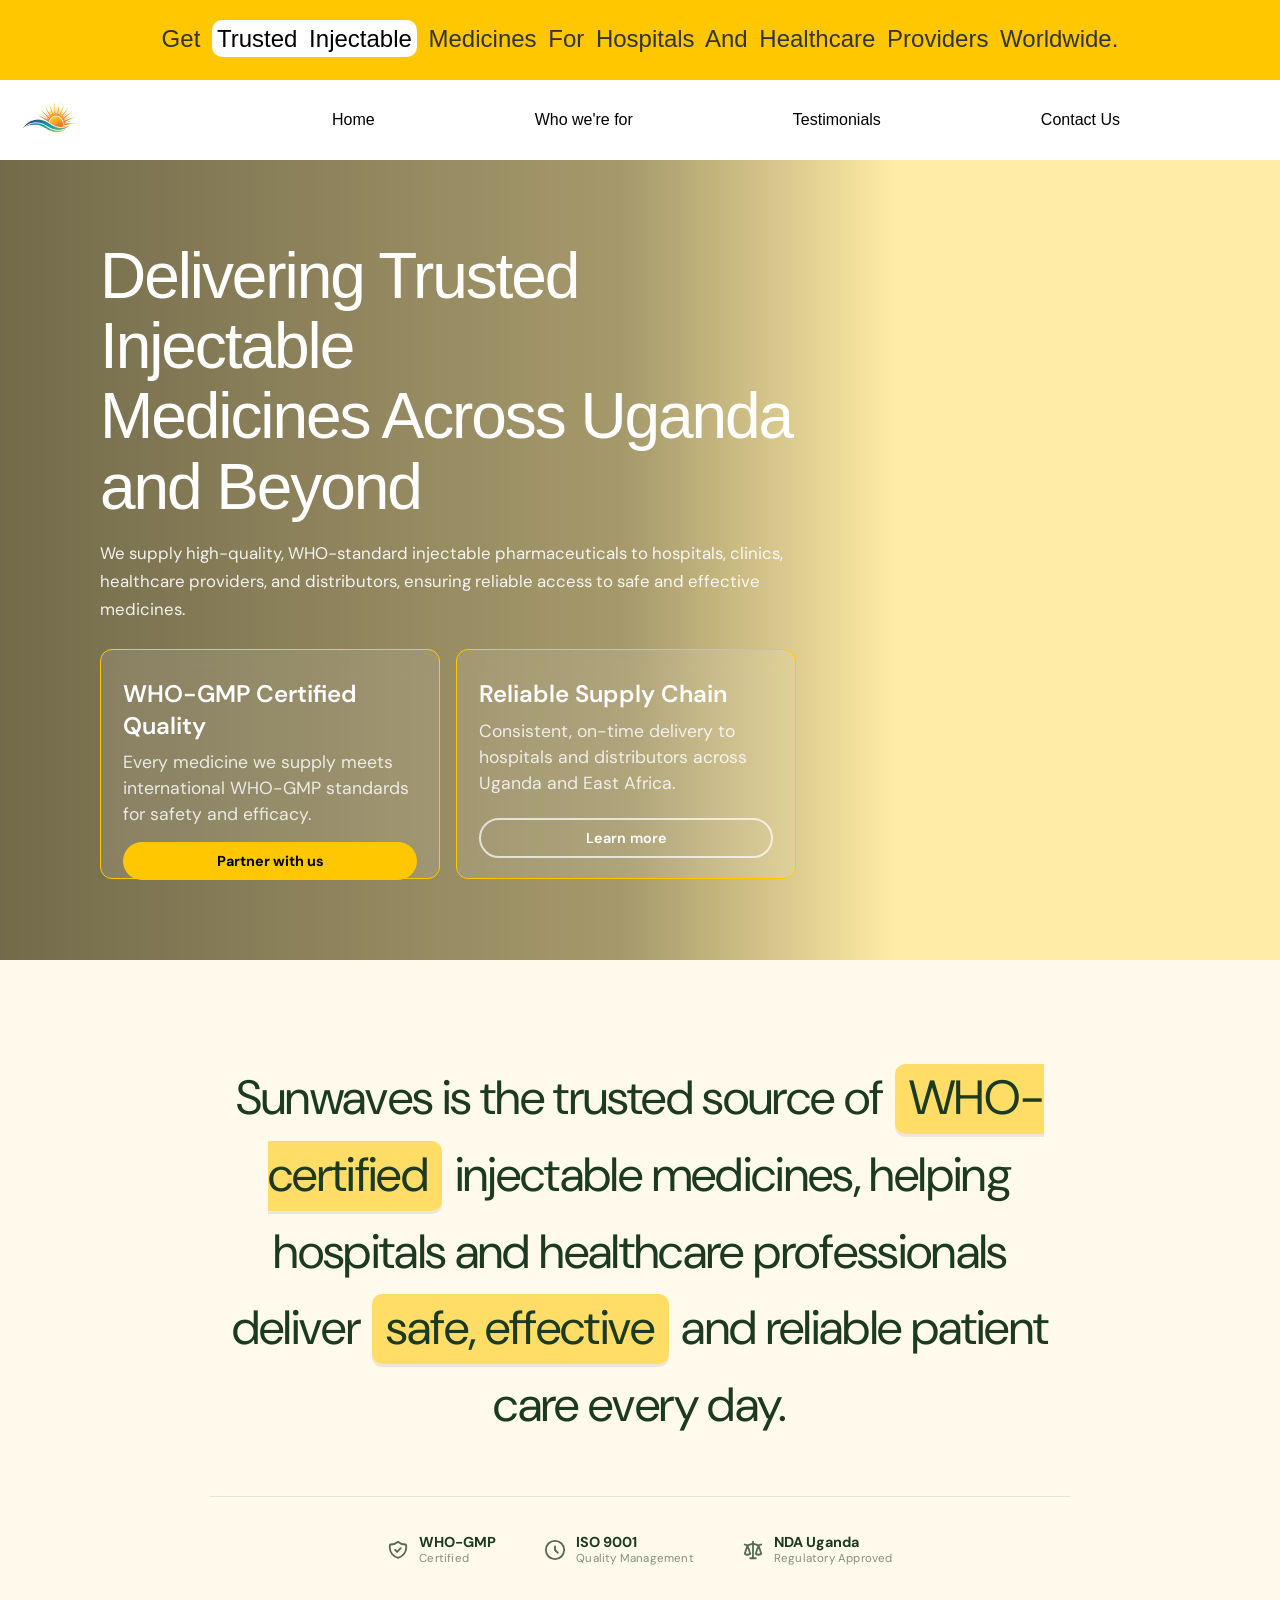
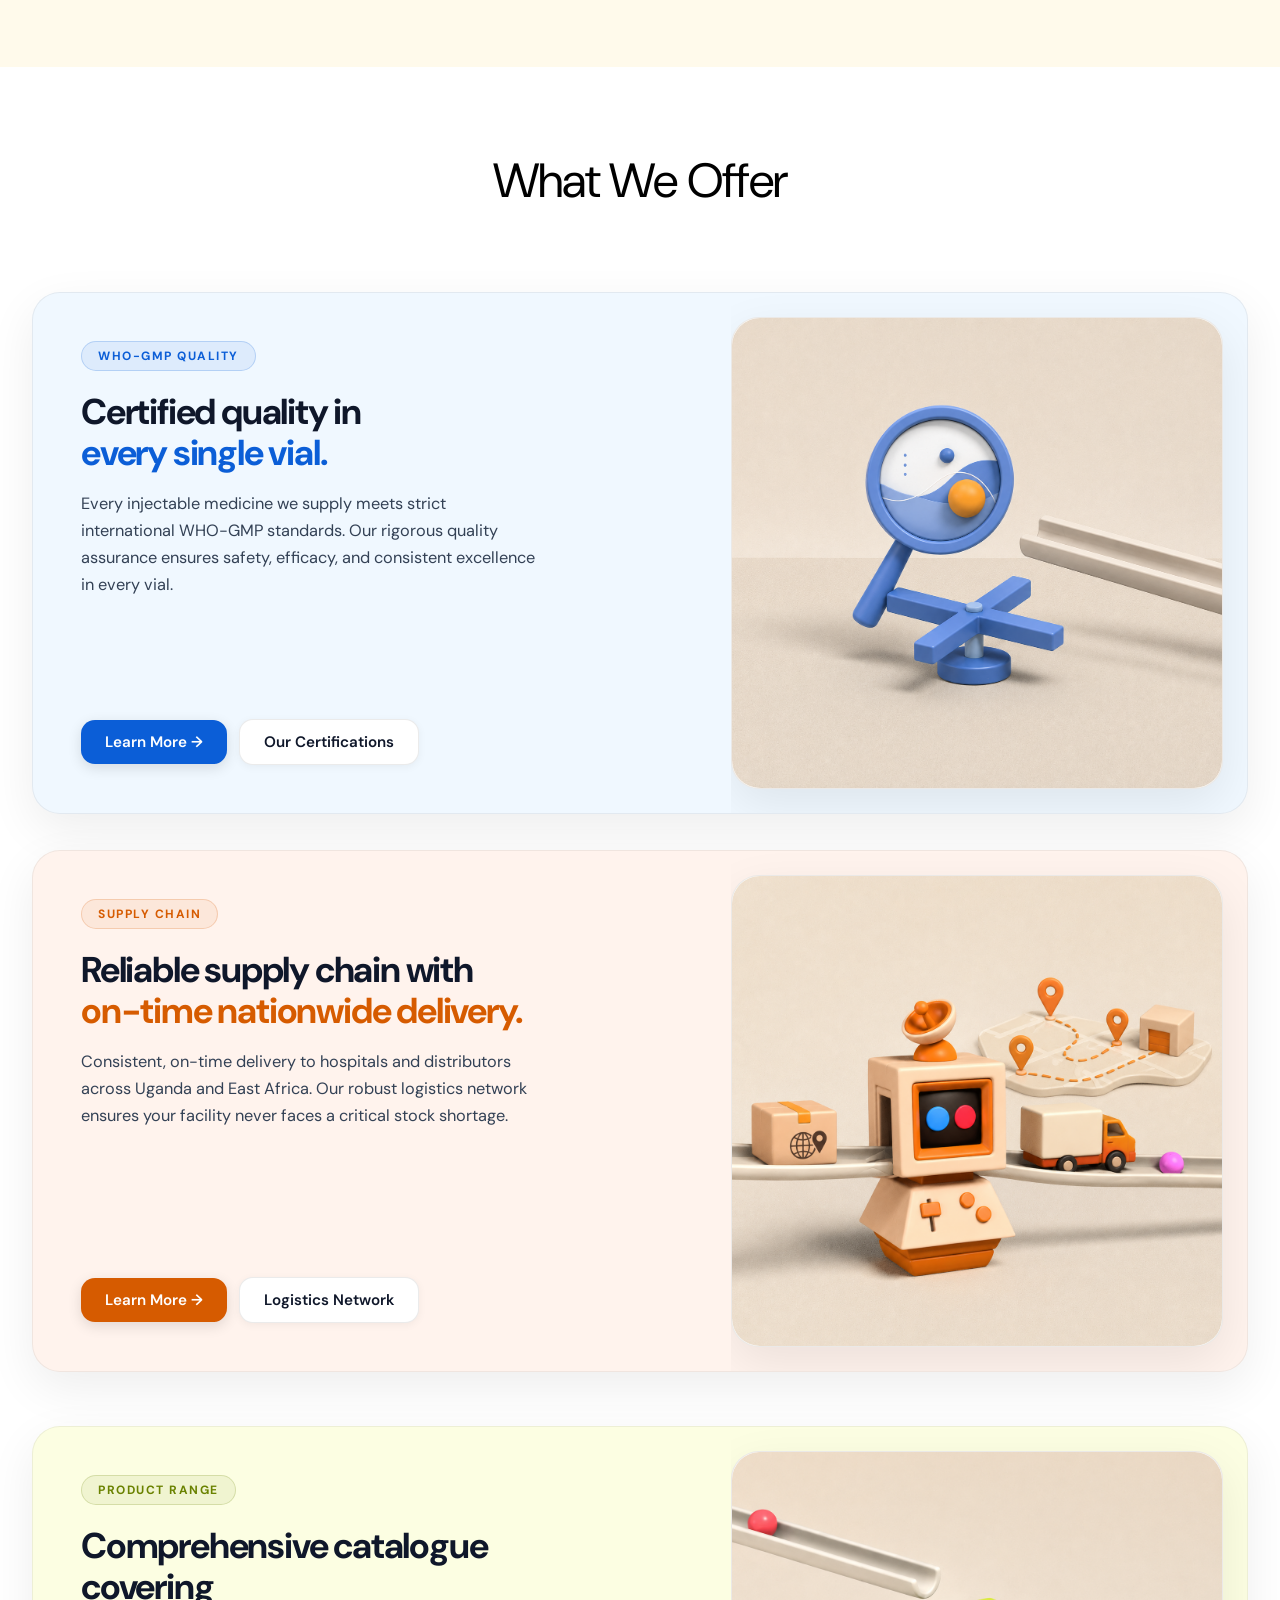
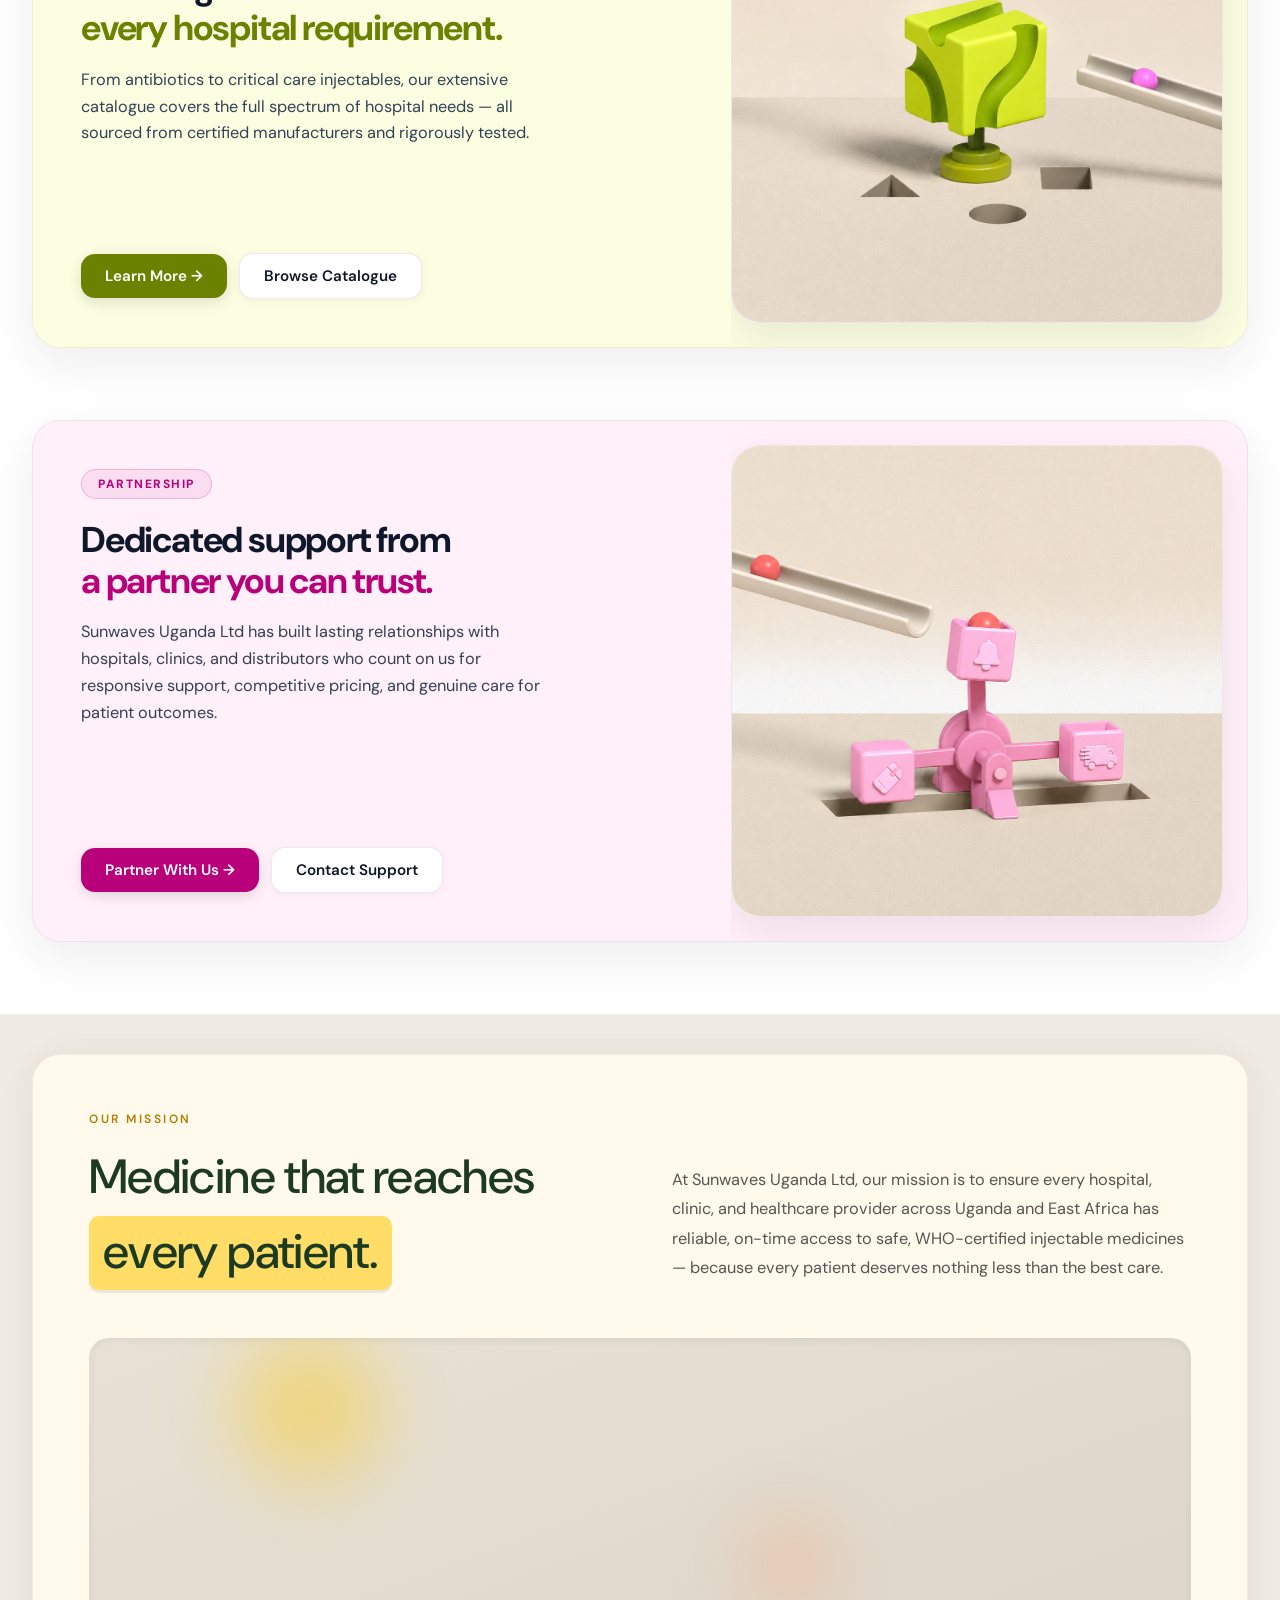
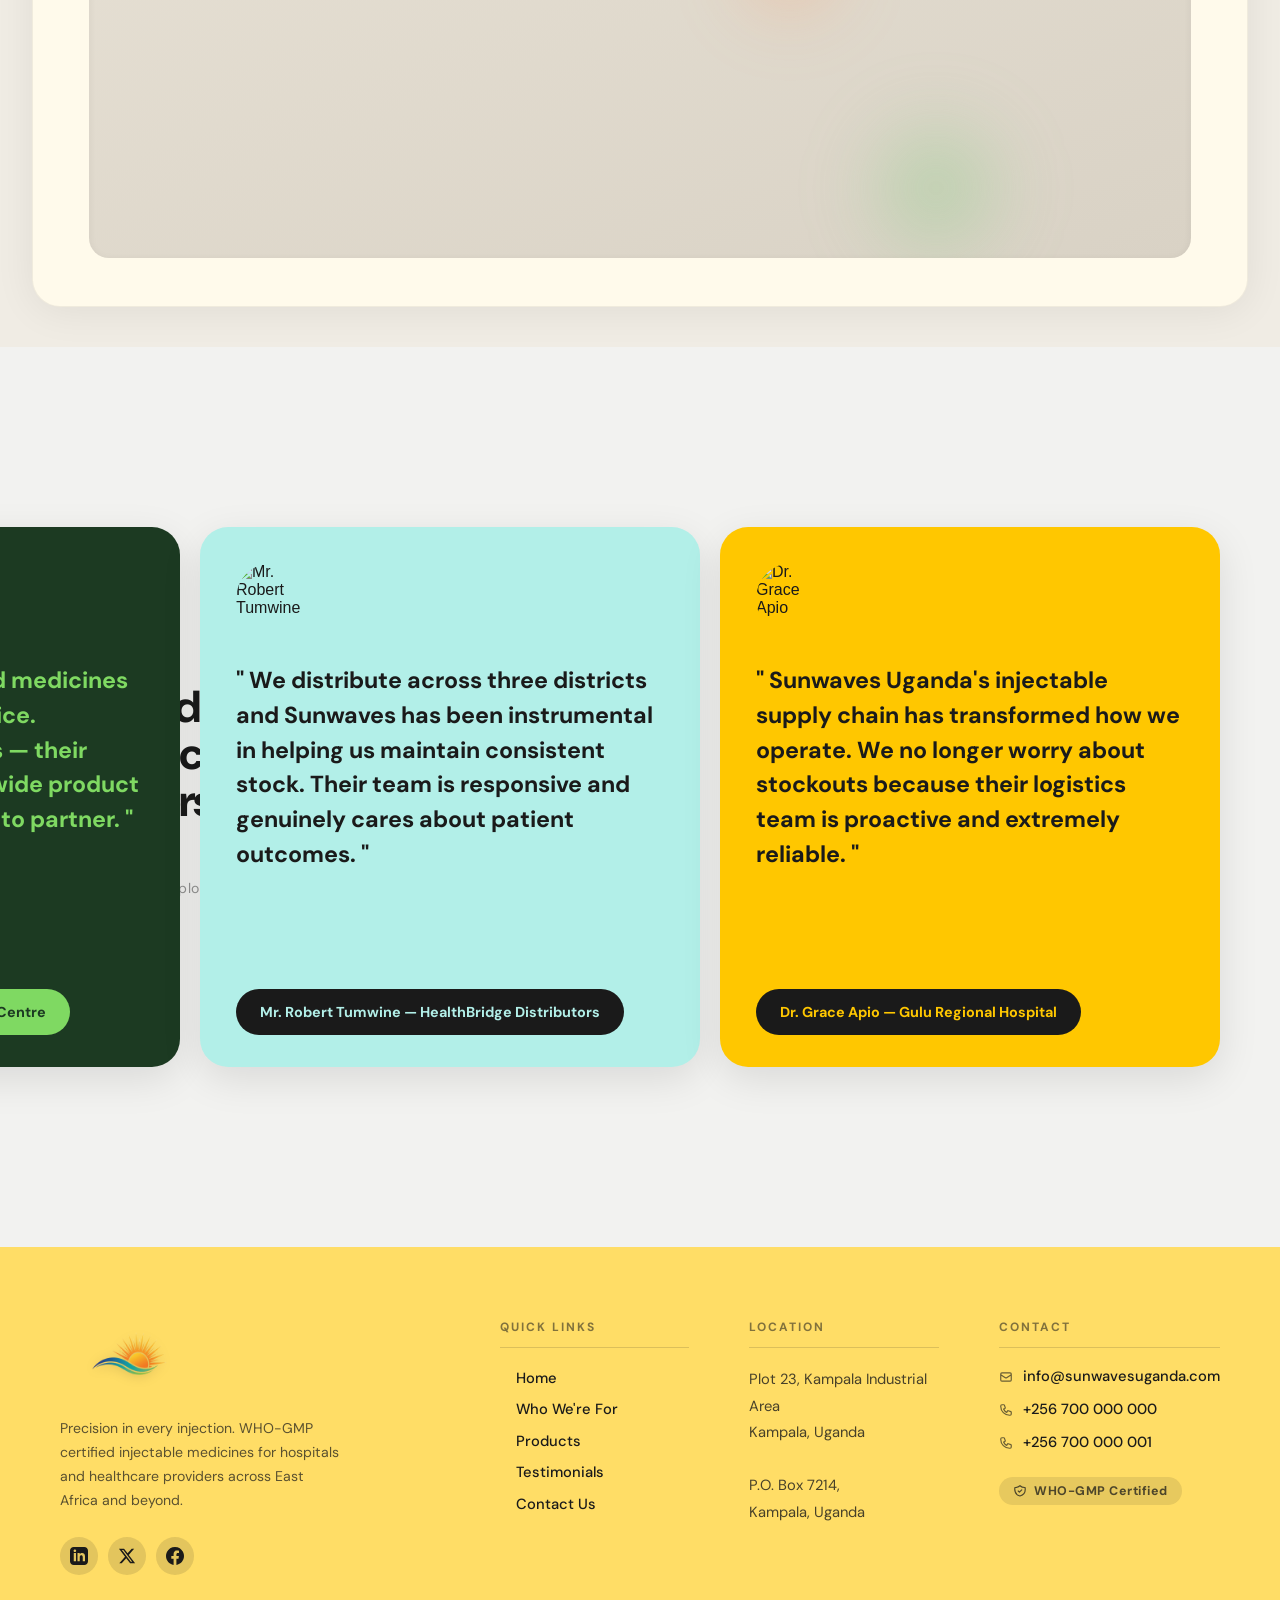
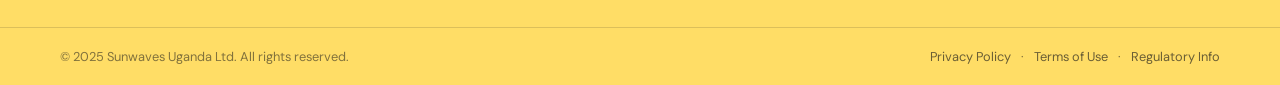
==== index.html @ 04b06915 "Mostly done" ====
<!DOCTYPE html>
<html lang="en">

<head>
    <meta charset="UTF-8" />
    <meta name="viewport" content="width=device-width, initial-scale=1.0" />
    <title>Sunwaves Uganda Ltd – Precision in Every Injection</title>
    <meta name="description"
        content="Sunwaves Uganda Ltd delivers WHO-GMP certified injectable pharmaceutical solutions with unmatched quality, safety and precision for better patient outcomes worldwide." />

    <!-- Google Fonts -->
    <link
        href="https://fonts.googleapis.com/css2?family=Playfair+Display:wght@700;800;900&family=DM+Sans:ital,wght@0,300;0,400;0,500;0,600;1,400&family=Outfit:wght@400;800&display=swap"
        rel="stylesheet" />

    <!-- ── Section CSS Files ───────────────────────────── -->
    <link rel="stylesheet" href="css/base.css" />
    <link rel="stylesheet" href="css/navbar.css" />
    <link rel="stylesheet" href="css/hero.css" />
    <link rel="stylesheet" href="css/statement.css" />
    <link rel="stylesheet" href="css/stacking-cards.css" />
    <link rel="stylesheet" href="css/mission.css" />
    <link rel="stylesheet" href="css/testimonials.css" />
    <link rel="stylesheet" href="css/footer.css" />
</head>

<body>

    <!-- ── Section Placeholders (loaded by include.js) ── -->
    <div data-include="sections/navbar.html"></div>
    <div data-include="sections/hero.html"></div>
    <div data-include="sections/statement.html"></div>
    <div data-include="sections/stacking-cards.html"></div>
    <div data-include="sections/mission.html"></div>
    <div data-include="sections/testimonials.html"></div>
    <div data-include="sections/footer.html"></div>

    <!-- ── External Libraries ────────────────────────── -->
    <script src="https://unpkg.com/lenis@1.1.14/dist/lenis.min.js"></script>
    <script src="https://cdn.jsdelivr.net/npm/gsap@3.12.5/dist/gsap.min.js"></script>
    <script src="https://cdn.jsdelivr.net/npm/gsap@3.12.5/dist/ScrollTrigger.min.js"></script>

    <!-- ── Section Loader ────────────────────────────── -->
    <!--
        include.js fetches each section's HTML partial and injects it
        into the matching [data-include] placeholder. After all sections
        load, script.js and testimonials.js run so their DOM queries
        find the elements they need.
    -->
    <script src="include.js"></script>

</body>

</html>
---- css/base.css ----
/* ── Base / Reset ─────────────────────────────────────── */
body {
  margin: 0;
  padding: 0;
  font-family: Arial, sans-serif;
  color: #333;
  background-color: #fff;
}

/* Register the custom property so it can be animated */
@property --fill-p {
  syntax: '<percentage>';
  inherits: false;
  initial-value: 0%;
}
---- css/navbar.css ----
/* ── Navbar & Top Banner ──────────────────────────────── */
.uppersection {
  background-color: #ffc700;
  margin-top: 0%;
  height: 60px;
  padding: 10px 0;
}

.uppersection h5 {
  text-align: center;
  font-style: normal;
  font-weight: 500;
  font-size: 1.5rem;
  line-height: 160%;
  margin: 10px;
  word-spacing: 5px;
}

.uppersection span {
  color: black;
  background-color: #fff;
  border-radius: 10px;
  padding: 5px;
}

.navbar {
  height: 80px;
  background-color: white;
  display: flex;
  width: 100%;
  justify-content: space-between;
  align-items: center;
}

.navbar img {
  width: 100px;
  height: auto;
}

.links {
  display: flex;
}

.links a {
  margin-right: 10rem;
  text-decoration: none;
  color: black;
}
---- css/hero.css ----
/* ── Hero / Video Section ─────────────────────────────── */
.video-container {
  position: relative;
  width: 100%;
  height: 800px;
  overflow: hidden;
}

.video-container::after {
  content: '';
  position: absolute;
  inset: 0;
  background-color: #ffc700;
  opacity: 0.35;
  mix-blend-mode: multiply;
  pointer-events: none;
  z-index: 10;
}

.bg-video {
  position: absolute;
  top: 0;
  left: 0;
  width: 100%;
  height: 100%;
  object-fit: cover;
  pointer-events: none;
  opacity: 0;
  transition: opacity 1s ease-in-out;
}

.bg-video.active {
  opacity: 1;
}

.hero-overlay {
  position: absolute;
  top: 0;
  left: 0;
  width: 70%;
  height: 100%;
  display: flex;
  align-items: center;
  padding: 0 100px;
  box-sizing: border-box;
  z-index: 20;
  background: linear-gradient(to right, rgba(0, 0, 0, 0.55) 0%, rgba(0, 0, 0, 0.35) 70%, transparent 100%);
}

.hero-content {
  display: flex;
  flex-direction: column;
  gap: 18px;
  max-width: 800px;
}

.hero-heading {
  font-style: normal;
  font-size: 4rem;
  font-weight: 400;
  color: #ffffff;
  margin: 0;
  letter-spacing: -2.08px;
  line-height: 110%;
}

.hero-subtext {
  font-family: 'DM Sans', sans-serif;
  font-size: 1.05rem;
  font-weight: 400;
  color: rgba(255, 255, 255, 0.9);
  line-height: 1.65;
  margin: 0;
}

/* Cards row */
.hero-cards {
  display: flex;
  gap: 16px;
  margin-top: 8px;
  height: 230px;
}

.hero-card {
  background: rgba(255, 255, 255, 0.1);
  border: 1px solid rgba(255, 255, 255, 0.22);
  backdrop-filter: blur(10px);
  -webkit-backdrop-filter: blur(10px);
  border-radius: 12px;
  padding: 20px 22px;
  flex: 1;
  display: flex;
  flex-direction: column;
  gap: 8px;
  border-color: #ffc700;
}

.card-icon {
  font-size: 1.4rem;
  line-height: 1;
}

.hero-card h3 {
  font-family: 'DM Sans', sans-serif;
  font-size: 1.5rem;
  font-weight: 600;
  color: #ffffff;
  margin: 0;
  line-height: 1.3;
}

.hero-card p {
  font-family: 'DM Sans', sans-serif;
  font-size: 1.1rem;
  color: rgba(255, 255, 255, 0.82);
  margin: 0;
  line-height: 1.5;
  flex: 1;
}

/* Buttons */
.btn-primary {
  display: inline-block;
  margin-top: 6px;
  padding: 10px 20px;
  background-color: #ffc700;
  color: #000;
  font-family: 'DM Sans', sans-serif;
  font-size: 0.9rem;
  font-weight: 700;
  border-radius: 50px;
  text-decoration: none;
  transition: background 0.25s, transform 0.2s;
  text-align: center;
}

.btn-primary:hover {
  background-color: #e6b200;
  transform: translateY(-1px);
}

.btn-outline {
  display: inline-block;
  margin-top: 6px;
  padding: 9px 20px;
  background: transparent;
  color: #ffffff;
  font-family: 'DM Sans', sans-serif;
  font-size: 0.9rem;
  font-weight: 600;
  border-radius: 50px;
  border: 2px solid rgba(255, 255, 255, 0.7);
  text-decoration: none;
  transition: border-color 0.25s, background 0.25s, transform 0.2s;
  text-align: center;
}

.btn-outline:hover {
  border-color: #ffc700;
  color: #ffc700;
  transform: translateY(-1px);
}
---- css/statement.css ----
/* ── Highlighted Statement Section ──────────────────── */
.scroll-fill-wrapper {
  background-color: #fffaeb;
}

.scroll-fill-section {
  display: flex;
  align-items: center;
  justify-content: center;
  padding: 100px 60px;
  box-sizing: border-box;
}

.sfs-content {
  max-width: 860px;
  display: flex;
  flex-direction: column;
  align-items: center;
  gap: 52px;
}

/* Big statement text */
.sfs-text {
  font-family: 'DM Sans', sans-serif;
  font-size: clamp(2rem, 4vw, 3rem);
  font-weight: 400;
  line-height: 1.6;
  color: #1C3A22;
  text-align: center;
  margin: 0;
  letter-spacing: -.64px;
}

/* Inline yellow highlight pill on key phrases */
.sfs-mark {
  background: #ffdd66;
  color: #1C3A22;
  border-radius: 10px;
  padding: 2px 14px 5px;
  margin: 0 3px;
  display: inline;
  box-shadow: 0 3px 0 rgba(0, 0, 0, 0.08);
}

/* Certification badges row */
.sfs-badges {
  display: flex;
  gap: 48px;
  align-items: center;
  flex-wrap: wrap;
  justify-content: center;
  border-top: 1.5px solid rgba(28, 58, 34, 0.12);
  padding-top: 36px;
  width: 100%;
}

.sfs-badge {
  display: flex;
  align-items: center;
  gap: 10px;
  color: #1C3A22;
}

.sfs-badge svg {
  flex-shrink: 0;
  opacity: 0.75;
}

.sfs-badge div {
  display: flex;
  flex-direction: column;
  line-height: 1.3;
}

.sfs-badge strong {
  font-family: 'DM Sans', sans-serif;
  font-size: 0.9rem;
  font-weight: 700;
  color: #1C3A22;
}

.sfs-badge span {
  font-family: 'DM Sans', sans-serif;
  font-size: 0.72rem;
  color: rgba(28, 58, 34, 0.55);
  letter-spacing: 0.2px;
}

@media (max-width: 768px) {
  .scroll-fill-section {
    padding: 70px 24px;
  }

  .sfs-text {
    font-size: 1.7rem;
  }

  .sfs-badges {
    gap: 28px;
  }
}
---- css/stacking-cards.css ----
/* ── Stacking Cards Section ──────────────────────────── */

/* Custom properties for the scroll-driven animation */
:root {
  --sc-card-height: 520px;
  --sc-card-top-offset: 18px;
  --sc-numcards: 4;
}

/* Section wrapper */
.sc-section {
  background-color: white;
  padding: 80px 32px 0;
  box-sizing: border-box;
}

/* Header above the cards */
.sc-header {
  max-width: 1240px;
  margin: 0 auto;
  padding: 0 0 60px;
  display: flex;
  flex-direction: column;
  align-items: center;
  text-align: center;
}

.sc-label {
  font-family: 'DM Sans', sans-serif;
  font-size: 0.75rem;
  font-weight: 600;
  letter-spacing: 3px;
  text-transform: uppercase;
  color: #b07e00;
  margin: 0 0 16px;
}

.sc-title {
  font-family: 'DM Sans', sans-serif;
  font-size: clamp(2rem, 4vw, 3rem);
  font-weight: 400;
  line-height: 1.4;
  color: black;
  letter-spacing: -.64px;
  margin: 0;
}

/* Cards list */
#sc-cards {
  list-style: none;
  max-width: 1240px;
  margin: 0 auto;
  padding: 0;
  padding-bottom: calc(var(--sc-numcards) * var(--sc-card-top-offset));
  view-timeline-name: --sc-cards-scrolls;
}

/* Each card li — sticky so it stacks at the top as you scroll */
.sc-card {
  position: sticky;
  top: 0;
  padding-top: calc(var(--index) * var(--sc-card-top-offset));
  box-sizing: border-box;
}

/* Per-card index */
#sc-card-1 {
  --index: 1;
}

#sc-card-2 {
  --index: 2;
}

#sc-card-3 {
  --index: 3;
}

#sc-card-4 {
  --index: 4;
}

/* Per-card accent & background colours */
#sc-card-1 {
  --card-bg: #f0f8ff;
  --card-color: #1C3A22;
  --card-text: #ffffff;
  --tag-color: #0b5ed7;
  --tag-bg: rgba(11, 94, 215, 0.08);
  --tag-border: rgba(11, 94, 215, 0.2);
}

#sc-card-2 {
  --card-bg: #fff3ed;
  --card-color: #1C3A22;
  --card-text: #ffffff;
  --tag-color: #d65b00;
  --tag-bg: rgba(214, 91, 0, 0.08);
  --tag-border: rgba(214, 91, 0, 0.2);
}

#sc-card-3 {
  --card-bg: #fcfee2;
  --card-color: #1C3A22;
  --card-text: #ffffff;
  --tag-color: #6a8200;
  --tag-bg: rgba(106, 130, 0, 0.08);
  --tag-border: rgba(106, 130, 0, 0.2);
}

#sc-card-4 {
  --card-bg: #fff0fa;
  --card-color: #1C3A22;
  --card-text: #ffffff;
  --tag-color: #b8007a;
  --tag-bg: rgba(184, 0, 122, 0.08);
  --tag-border: rgba(184, 0, 122, 0.2);
}

/* Card content — this is the element that scales down */
.sc-card__content {
  transform-origin: 50% 0%;
  will-change: transform;
  height: var(--sc-card-height);
  border-radius: 28px;
  overflow: hidden;
  display: grid;
  grid-template-columns: 1.15fr 0.85fr;
  gap: 0;
  background: var(--card-bg, #f0f8ff);
  border: 1px solid rgba(0, 0, 0, 0.06);
  box-shadow: 0 16px 48px rgba(0, 0, 0, 0.07);
}

/* ── Scroll-driven scale animation ── */
@supports (animation-timeline: view()) {
  .sc-card {
    --index0: calc(var(--index) - 1);
    --reverse-index: calc(var(--sc-numcards) - var(--index0));
    --reverse-index0: calc(var(--reverse-index) - 1);
  }

  @keyframes sc-scale {
    to {
      transform: scale(calc(1.05 - calc(0.05 * var(--reverse-index))));
    }
  }

  #sc-cards {
    view-timeline-name: --sc-cards-scrolls;
  }

  .sc-card__content {
    --start-range: calc(var(--index0) / var(--sc-numcards) * 100%);
    --end-range: calc(var(--index) / var(--sc-numcards) * 100%);

    animation: linear sc-scale forwards;
    animation-timeline: --sc-cards-scrolls;
    animation-range: exit-crossing var(--start-range) exit-crossing var(--end-range);
  }
}

/* Text side of each card matching the exact reference layout */
.sc-card__text {
  display: flex;
  flex-direction: column;
  justify-content: flex-start;
  padding: 48px 40px 48px 48px;
  position: relative;
  z-index: 1;
  height: 100%;
  box-sizing: border-box;
}

.sc-card__tag {
  align-self: flex-start;
  font-family: 'DM Sans', sans-serif;
  font-size: 0.75rem;
  font-weight: 700;
  letter-spacing: 1.5px;
  text-transform: uppercase;
  color: var(--tag-color, #2563eb);
  background: var(--tag-bg, rgba(37, 99, 235, 0.08));
  border: 1px solid var(--tag-border, rgba(37, 99, 235, 0.2));
  padding: 6px 16px;
  border-radius: 100px;
  margin-bottom: 20px;
}

.sc-card__title {
  font-family: 'DM Sans', sans-serif;
  font-size: clamp(1.8rem, 2.8vw, 2.6rem);
  font-weight: 700;
  color: #0f172a;
  line-height: 1.15;
  letter-spacing: -1.2px;
  margin: 0 0 18px 0;
  max-width: 500px;
  text-align: left;
}

.sc-card__title-accent {
  color: var(--tag-color, #2563eb);
}

.sc-card__desc {
  font-family: 'DM Sans', sans-serif;
  font-size: 1.02rem;
  line-height: 1.65;
  color: #334155;
  margin: 0 0 32px 0;
  max-width: 460px;
  font-weight: 400;
  text-align: left;
}

.sc-card__actions {
  display: flex;
  gap: 12px;
  align-items: center;
  flex-wrap: wrap;
  margin-top: auto;
  align-self: flex-start;
}

.sc-card__link {
  display: inline-flex;
  align-items: center;
  justify-content: center;
  gap: 8px;
  font-family: 'DM Sans', sans-serif;
  font-size: 0.95rem;
  font-weight: 600;
  color: #ffffff;
  background: var(--tag-color, #2563eb);
  text-decoration: none;
  padding: 12px 24px;
  border-radius: 14px;
  box-shadow: 0 4px 14px rgba(0, 0, 0, 0.12);
  transition: all 0.2s cubic-bezier(0.16, 1, 0.3, 1);
}

.sc-card__link:hover {
  opacity: 0.92;
  transform: translateY(-2px);
  box-shadow: 0 6px 18px rgba(0, 0, 0, 0.18);
}

.sc-card__link--secondary {
  background: #ffffff;
  color: #0f172a;
  border: 1px solid rgba(0, 0, 0, 0.08);
  box-shadow: 0 2px 8px rgba(0, 0, 0, 0.05);
}

.sc-card__link--secondary:hover {
  background: #f8fafc;
  color: #0f172a;
  box-shadow: 0 4px 12px rgba(0, 0, 0, 0.08);
}

/* Image side of each card */
.sc-card__figure {
  margin: 0;
  overflow: hidden;
  position: relative;
}

.sc-card__figure img,
.sc-card__figure video {
  width: 100%;
  height: 100%;
  object-fit: cover;
  display: block;
  transition: transform 0.6s ease;
}

.sc-card:hover .sc-card__figure img,
.sc-card:hover .sc-card__figure video {
  transform: scale(1.04);
}

/* Boxed image container for cards matching the reference design */
.sc-card__figure--boxed {
  padding: 24px 24px 24px 0;
  display: flex;
  align-items: center;
  justify-content: center;
  box-sizing: border-box;
  height: 100%;
}

.sc-card-image-box {
  width: 100%;
  height: 100%;
  background: #faf8f5;
  border-radius: 28px;
  border: 1px solid rgba(0, 0, 0, 0.06);
  box-shadow: 0 16px 48px rgba(0, 0, 0, 0.08);
  padding: 0;
  box-sizing: border-box;
  display: flex;
  align-items: center;
  justify-content: center;
  overflow: hidden;
  position: relative;
  transition: box-shadow 0.4s cubic-bezier(0.16, 1, 0.3, 1), transform 0.4s cubic-bezier(0.16, 1, 0.3, 1);
}

.sc-card:hover .sc-card-image-box {
  box-shadow: 0 20px 56px rgba(0, 0, 0, 0.12);
  transform: translateY(-4px);
}

.sc-card-image-box img {
  width: 100%;
  height: 100%;
  object-fit: cover;
  border-radius: 28px;
  display: block;
  transition: transform 0.6s cubic-bezier(0.16, 1, 0.3, 1);
}

/* Responsive */
@media (max-width: 900px) {
  .sc-section {
    padding: 56px 16px 0;
  }

  #sc-cards {
    padding: 0;
    padding-bottom: calc(var(--sc-numcards) * var(--sc-card-top-offset));
  }

  .sc-header {
    padding: 0 0 48px;
  }

  .sc-title {
    font-size: 1.7rem;
  }

  .sc-card__content {
    grid-template-columns: 1fr;
    height: auto;
    min-height: 480px;
  }

  .sc-card__figure {
    height: 220px;
  }

  .sc-card__figure--boxed {
    height: 320px;
    padding: 0 24px 28px;
  }

  .sc-card-image-box {
    border-radius: 22px;
  }

  .sc-card-image-box img {
    border-radius: 22px;
  }

  .sc-card__text {
    padding: 36px 28px 24px;
  }
}
---- css/mission.css ----
/* ── Mission Section ─────────────────────────────────── */

/* Keyframe: gentle vertical float for the illustration */
@keyframes missionFloat {
  0% {
    transform: translateY(0px) scale(1);
  }

  50% {
    transform: translateY(-12px) scale(1.012);
  }

  100% {
    transform: translateY(0px) scale(1);
  }
}

/* Keyframe: slow drifting orbit for glowing orbs */
@keyframes orbDrift1 {
  0% {
    transform: translate(0, 0) scale(1);
    opacity: 0.55;
  }

  33% {
    transform: translate(30px, -20px) scale(1.15);
    opacity: 0.7;
  }

  66% {
    transform: translate(-20px, 15px) scale(0.9);
    opacity: 0.45;
  }

  100% {
    transform: translate(0, 0) scale(1);
    opacity: 0.55;
  }
}

@keyframes orbDrift2 {
  0% {
    transform: translate(0, 0) scale(1);
    opacity: 0.4;
  }

  40% {
    transform: translate(-25px, 18px) scale(1.2);
    opacity: 0.6;
  }

  80% {
    transform: translate(18px, -12px) scale(0.85);
    opacity: 0.35;
  }

  100% {
    transform: translate(0, 0) scale(1);
    opacity: 0.4;
  }
}

@keyframes orbDrift3 {
  0% {
    transform: translate(0, 0) scale(1);
    opacity: 0.3;
  }

  50% {
    transform: translate(15px, 25px) scale(1.1);
    opacity: 0.5;
  }

  100% {
    transform: translate(0, 0) scale(1);
    opacity: 0.3;
  }
}

.mission-section {
  background-color: #f0ece4;
  padding: 40px 32px;
  box-sizing: border-box;
}

/* The rounded card box */
.mission-box {
  max-width: 1240px;
  margin: 0 auto;
  background-color: #fffaeb;
  border-radius: 28px;
  border: 1px solid rgba(0, 0, 0, 0.06);
  box-shadow: 0 4px 40px rgba(0, 0, 0, 0.07);
  padding: 56px 56px 48px;
  box-sizing: border-box;
}

.mission-inner {
  display: flex;
  flex-direction: column;
  gap: 48px;
}

/* ── TOP ROW ── */
.mission-top {
  display: grid;
  grid-template-columns: 1fr 1fr;
  gap: 64px;
  align-items: start;
}

/* Left */
.mission-eyebrow {
  display: block;
  font-family: 'DM Sans', sans-serif;
  font-size: 0.75rem;
  font-weight: 600;
  letter-spacing: 2.5px;
  text-transform: uppercase;
  color: #b07e00;
  margin-bottom: 16px;
}

.mission-heading {
  font-family: 'DM Sans', sans-serif;
  font-size: clamp(2rem, 4vw, 3rem);
  font-weight: 500;
  line-height: 1.4;
  color: #1C3A22;
  margin: 0;
  letter-spacing: -.64px;
}

.mission-heading-accent {
  background: #ffdd66;
  color: #1C3A22;
  border-radius: 10px;
  padding: 2px 14px 5px;
  display: inline-block;
  margin-top: 6px;
  box-shadow: 0 3px 0 rgba(0, 0, 0, 0.08);
}

/* Right */
.mission-top-right {
  display: flex;
  flex-direction: column;
  padding-top: 54px;
}

.mission-body {
  font-family: 'DM Sans', sans-serif;
  font-size: 1.02rem;
  font-weight: 400;
  line-height: 1.8;
  color: #555;
  margin: 0;
}

/* Social proof strip */
.mission-proof {
  display: flex;
  flex-direction: column;
  gap: 12px;
  padding: 20px 24px;
  background: #fff;
  border-radius: 14px;
  border: 1px solid #e8e4da;
  box-shadow: 0 2px 12px rgba(0, 0, 0, 0.04);
}

.mission-proof-logos {
  display: flex;
  gap: 10px;
  align-items: center;
  flex-wrap: wrap;
}

.mission-proof-badge {
  font-family: 'DM Sans', sans-serif;
  font-size: 0.72rem;
  font-weight: 700;
  letter-spacing: 0.5px;
  color: #333;
  background: #f5f0e0;
  border: 1px solid #e0d8c0;
  border-radius: 6px;
  padding: 4px 10px;
}

.mission-proof-text {
  font-family: 'DM Sans', sans-serif;
  font-size: 0.88rem;
  color: #666;
  margin: 0;
  line-height: 1.6;
}

.mission-proof-text strong {
  color: #222;
  font-weight: 700;
}

/* ── ILLUSTRATION BANNER ── */
.mission-banner {
  width: 100%;
  border-radius: 20px;
  overflow: hidden;
  background: linear-gradient(160deg, #e8e2d6 0%, #d9d2c5 100%);
  box-shadow: inset 0 2px 8px rgba(0, 0, 0, 0.06);
  position: relative;
  line-height: 0;
  min-height: 480px;
  display: flex;
  align-items: center;
  justify-content: center;
}

/* Animated glowing orbs */
.mission-orb {
  position: absolute;
  border-radius: 50%;
  pointer-events: none;
  filter: blur(32px);
  z-index: 1;
}

.mission-orb--1 {
  width: 220px;
  height: 220px;
  background: radial-gradient(circle, rgba(255, 199, 0, 0.55) 0%, transparent 70%);
  top: -40px;
  left: 10%;
  animation: orbDrift1 8s ease-in-out infinite;
}

.mission-orb--2 {
  width: 180px;
  height: 180px;
  background: radial-gradient(circle, rgba(120, 200, 120, 0.4) 0%, transparent 70%);
  bottom: -20px;
  right: 15%;
  animation: orbDrift2 11s ease-in-out infinite;
}

.mission-orb--3 {
  width: 140px;
  height: 140px;
  background: radial-gradient(circle, rgba(255, 140, 80, 0.35) 0%, transparent 70%);
  top: 30%;
  right: 30%;
  animation: orbDrift3 7s ease-in-out infinite;
}

.mission-banner-img,
.mission-banner-video {
  width: 100%;
  height: 520px;
  max-height: 580px;
  object-fit: cover;
  object-position: center 85%;
  display: block;
  border-radius: 20px;
  position: relative;
  z-index: 2;
}

/* ── RESPONSIVE ── */
@media (max-width: 900px) {
  .mission-section {
    padding: 20px 16px;
  }

  .mission-box {
    padding: 36px 24px 32px;
    border-radius: 20px;
  }

  .mission-top {
    grid-template-columns: 1fr;
    gap: 36px;
  }

  .mission-top-right {
    padding-top: 0;
  }

  .mission-banner {
    min-height: 340px;
  }

  .mission-banner-img,
  .mission-banner-video {
    height: 340px;
    object-position: center 85%;
  }
}
---- css/testimonials.css ----
/* ── Testimonial Carousel ─────────────────────────── */
.tc-section {
  background-color: #f2f2f0;
  height: 100vh;
  overflow: hidden;
  box-sizing: border-box;
  display: flex;
  align-items: stretch;
}

.tc-inner {
  display: flex;
  gap: 60px;
  align-items: center;
  width: 100%;
  padding: 0 0 0 60px;
  box-sizing: border-box;
}

/* Left column — stays fixed while cards scroll */
.tc-left {
  display: flex;
  flex-direction: column;
  gap: 40px;
  flex-shrink: 0;
  width: 300px;
}

.tc-heading {
  font-family: 'DM Sans', sans-serif;
  font-size: clamp(2.2rem, 3.5vw, 3.6rem);
  font-weight: 800;
  color: #1a1a1a;
  line-height: 1.05;
  letter-spacing: -2px;
  margin: 0;
}

.tc-scroll-hint {
  font-family: 'DM Sans', sans-serif;
  font-size: 0.88rem;
  color: rgba(26, 26, 26, 0.45);
  letter-spacing: 0.5px;
  display: flex;
  align-items: center;
  gap: 8px;
}

.tc-scroll-hint::before {
  content: '';
  display: block;
  width: 32px;
  height: 2px;
  background: rgba(26, 26, 26, 0.3);
  border-radius: 2px;
}

/* Nav buttons — hidden on desktop, shown on mobile */
.tc-nav {
  display: none;
}

.tc-btn {
  width: 56px;
  height: 56px;
  border-radius: 50%;
  border: 2px solid #d0d0cc;
  background: transparent;
  color: #1a1a1a;
  cursor: pointer;
  display: flex;
  align-items: center;
  justify-content: center;
  transition: background 0.2s, border-color 0.2s, transform 0.15s, opacity 0.25s;
  flex-shrink: 0;
}

.tc-btn:hover:not(:disabled) {
  background: #1a1a1a;
  border-color: #1a1a1a;
  color: #fff;
  transform: scale(1.08);
}

.tc-btn:disabled {
  cursor: default;
}

/* Right: cards track */
.tc-track-wrap {
  flex: 1;
  min-width: 0;
  overflow: visible;
  height: 100%;
  display: flex;
  align-items: center;
}

.tc-track {
  display: flex;
  gap: 20px;
  will-change: transform;
  align-items: center;
  padding-right: 60px;
}

/* Individual card */
.tc-card {
  flex-shrink: 0;
  width: 500px;
  min-height: 540px;
  border-radius: 28px;
  background-color: var(--card-bg);
  color: var(--card-text);
  padding: 36px 36px 32px;
  box-sizing: border-box;
  display: flex;
  flex-direction: column;
  justify-content: space-between;
  gap: 28px;
  box-shadow: 0 12px 40px rgba(0, 0, 0, 0.1);
  transition: box-shadow 0.3s ease;
}

.tc-card:hover {
  box-shadow: 0 24px 60px rgba(0, 0, 0, 0.16);
}

/* Avatar circle */
.tc-avatar {
  width: 72px;
  height: 72px;
  border-radius: 50%;
  overflow: hidden;
  flex-shrink: 0;
}

.tc-avatar img {
  width: 100%;
  height: 100%;
  object-fit: cover;
}

/* Large bold quote */
.tc-quote {
  font-family: 'DM Sans', sans-serif;
  font-size: clamp(1.15rem, 2vw, 1.45rem);
  font-weight: 700;
  line-height: 1.5;
  margin: 0;
  flex: 1;
  color: var(--card-text);
}

/* Author pill */
.tc-pill {
  display: inline-block;
  width: fit-content;
  padding: 14px 24px;
  border-radius: 999px;
  background-color: var(--btn-bg);
  color: var(--btn-text);
  font-family: 'DM Sans', sans-serif;
  font-size: 0.9rem;
  font-weight: 700;
  text-decoration: none;
  transition: opacity 0.2s, transform 0.15s;
  white-space: nowrap;
}

.tc-pill:hover {
  opacity: 0.85;
  transform: translateY(-2px);
}

/* ── Mobile: revert to tap carousel ── */
@media (max-width: 768px) {
  .tc-section {
    height: auto;
    overflow: hidden;
  }

  .tc-inner {
    flex-direction: column;
    align-items: flex-start;
    gap: 28px;
    padding: 50px 0 50px 20px;
  }

  .tc-left {
    width: 100%;
    flex-direction: row;
    align-items: center;
    justify-content: space-between;
    padding-right: 20px;
    box-sizing: border-box;
    gap: 0;
  }

  .tc-scroll-hint {
    display: none;
  }

  .tc-nav {
    display: flex;
    gap: 12px;
  }

  .tc-track-wrap {
    overflow: hidden;
    height: auto;
    width: 100%;
  }

  .tc-track {
    padding-right: 0;
    cursor: grab;
  }

  .tc-track:active {
    cursor: grabbing;
  }

  .tc-card {
    width: 300px;
    min-height: 380px;
    padding: 28px 24px;
  }

  .tc-heading {
    font-size: 2rem;
  }
}
---- css/footer.css ----
/* ── Footer ────────────────────────────────────────── */
.site-footer {
  background-color: #ffdd66;
  color: #1a1a1a;
  font-family: 'DM Sans', sans-serif;
}

/* Main content grid */
.footer-inner {
  display: grid;
  grid-template-columns: 2fr 1fr 1fr 1fr;
  gap: 60px;
  padding: 72px 60px 52px;
  max-width: 1300px;
  margin: 0 auto;
  box-sizing: border-box;
}

/* Brand column */
.footer-brand {
  display: flex;
  flex-direction: column;
  gap: 20px;
}

.footer-logo {
  width: 140px;
  height: auto;
  object-fit: contain;
  filter: drop-shadow(0 2px 6px rgba(0, 0, 0, 0.15));
}

.footer-tagline {
  font-size: 0.88rem;
  line-height: 1.7;
  color: rgba(26, 26, 26, 0.72);
  margin: 0;
  max-width: 280px;
}

/* Social icons */
.footer-social {
  display: flex;
  gap: 10px;
  margin-top: 4px;
}

.footer-social-link {
  width: 38px;
  height: 38px;
  border-radius: 50%;
  background: rgba(26, 26, 26, 0.12);
  color: #1a1a1a;
  display: flex;
  align-items: center;
  justify-content: center;
  text-decoration: none;
  transition: background 0.2s, transform 0.15s;
}

.footer-social-link:hover {
  background: #1a1a1a;
  color: #ffc700;
  transform: translateY(-2px);
}

/* Info columns */
.footer-col {
  display: flex;
  flex-direction: column;
  gap: 18px;
}

.footer-col-title {
  font-size: 0.75rem;
  font-weight: 700;
  text-transform: uppercase;
  letter-spacing: 2px;
  color: rgba(26, 26, 26, 0.55);
  margin: 0;
  padding-bottom: 12px;
  border-bottom: 1.5px solid rgba(26, 26, 26, 0.15);
}

/* Quick links list */
.footer-links {
  list-style: none;
  margin: 0;
  padding: 0;
  display: flex;
  flex-direction: column;
  gap: 10px;
}

.footer-links a {
  color: #1a1a1a;
  text-decoration: none;
  font-size: 0.92rem;
  font-weight: 500;
  display: inline-flex;
  align-items: center;
  gap: 6px;
  transition: opacity 0.2s, gap 0.2s;
}

.footer-links a::before {
  content: '→';
  font-size: 0.8rem;
  opacity: 0;
  transform: translateX(-4px);
  transition: opacity 0.2s, transform 0.2s;
}

.footer-links a:hover {
  opacity: 0.65;
}

.footer-links a:hover::before {
  opacity: 1;
  transform: translateX(0);
}

/* Address */
.footer-address {
  font-size: 0.92rem;
  line-height: 1.8;
  font-style: normal;
  color: rgba(26, 26, 26, 0.8);
}

/* Contact list */
.footer-contact-list {
  list-style: none;
  margin: 0;
  padding: 0;
  display: flex;
  flex-direction: column;
  gap: 12px;
}

.footer-contact-list li {
  display: flex;
  align-items: center;
  gap: 10px;
  font-size: 0.92rem;
}

.footer-contact-list svg {
  flex-shrink: 0;
  opacity: 0.65;
}

.footer-contact-list a {
  color: #1a1a1a;
  text-decoration: none;
  font-weight: 500;
  border-bottom: 1px solid transparent;
  transition: border-color 0.2s;
}

.footer-contact-list a:hover {
  border-bottom-color: #1a1a1a;
}

/* WHO-GMP badge */
.footer-cert-badge {
  display: inline-flex;
  align-items: center;
  gap: 7px;
  margin: 6px 0 0;
  font-size: 0.78rem;
  font-weight: 700;
  letter-spacing: 0.5px;
  background: rgba(26, 26, 26, 0.1);
  border-radius: 999px;
  padding: 6px 14px;
  width: fit-content;
  color: rgba(26, 26, 26, 0.75);
}

/* Bottom bar */
.footer-bottom {
  display: flex;
  align-items: center;
  justify-content: space-between;
  padding: 20px 60px;
  border-top: 1.5px solid rgba(26, 26, 26, 0.15);
  max-width: 1300px;
  margin: 0 auto;
  box-sizing: border-box;
}

.footer-copy {
  font-size: 0.8rem;
  color: rgba(26, 26, 26, 0.55);
  margin: 0;
}

.footer-legal {
  display: flex;
  align-items: center;
  gap: 10px;
  font-size: 0.8rem;
  color: rgba(26, 26, 26, 0.55);
}

.footer-legal a {
  color: rgba(26, 26, 26, 0.65);
  text-decoration: none;
  transition: color 0.2s;
}

.footer-legal a:hover {
  color: #1a1a1a;
}

/* Responsive */
@media (max-width: 1024px) {
  .footer-inner {
    grid-template-columns: 1fr 1fr;
    gap: 48px;
  }

  .footer-brand {
    grid-column: 1 / -1;
    flex-direction: row;
    align-items: flex-start;
    gap: 40px;
  }

  .footer-tagline {
    max-width: 360px;
  }
}

@media (max-width: 640px) {
  .footer-inner {
    grid-template-columns: 1fr;
    gap: 36px;
    padding: 48px 24px 36px;
  }

  .footer-brand {
    flex-direction: column;
    gap: 16px;
  }

  .footer-bottom {
    flex-direction: column;
    gap: 12px;
    text-align: center;
    padding: 20px 24px;
  }
}
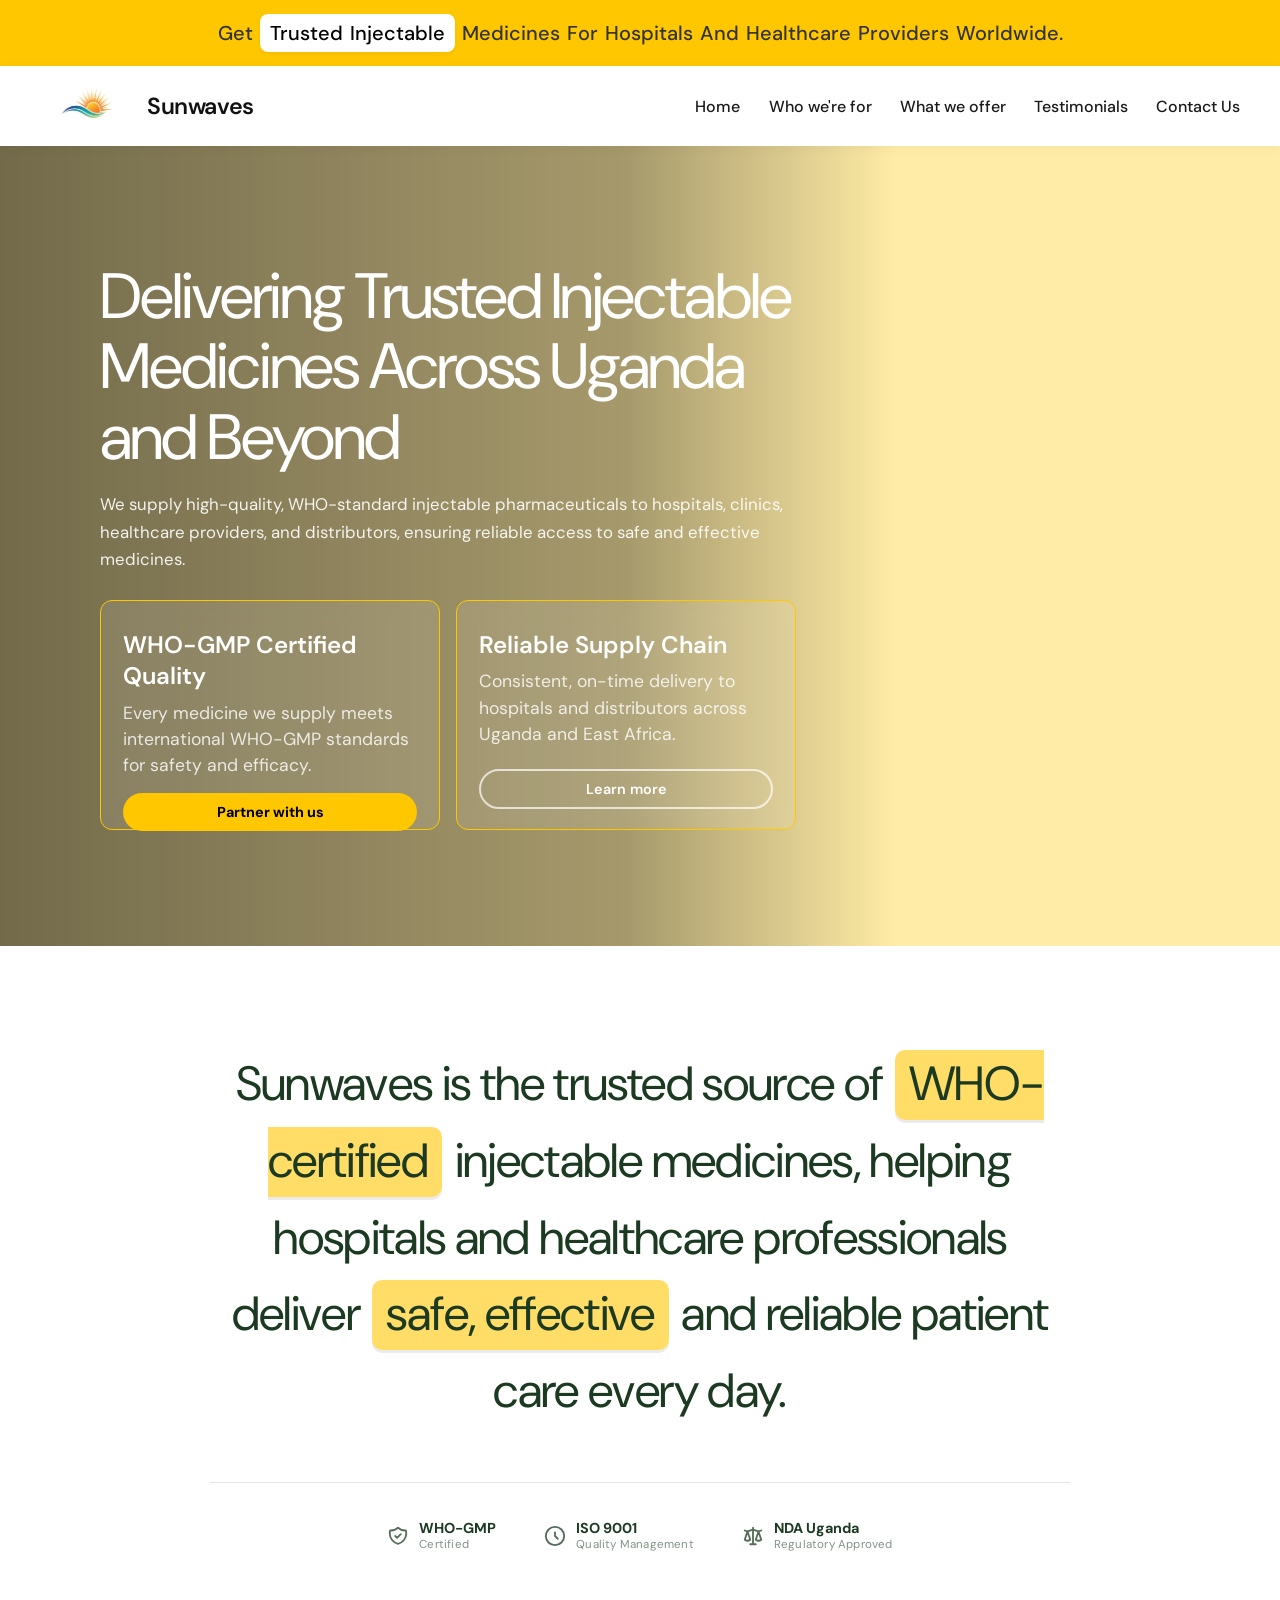
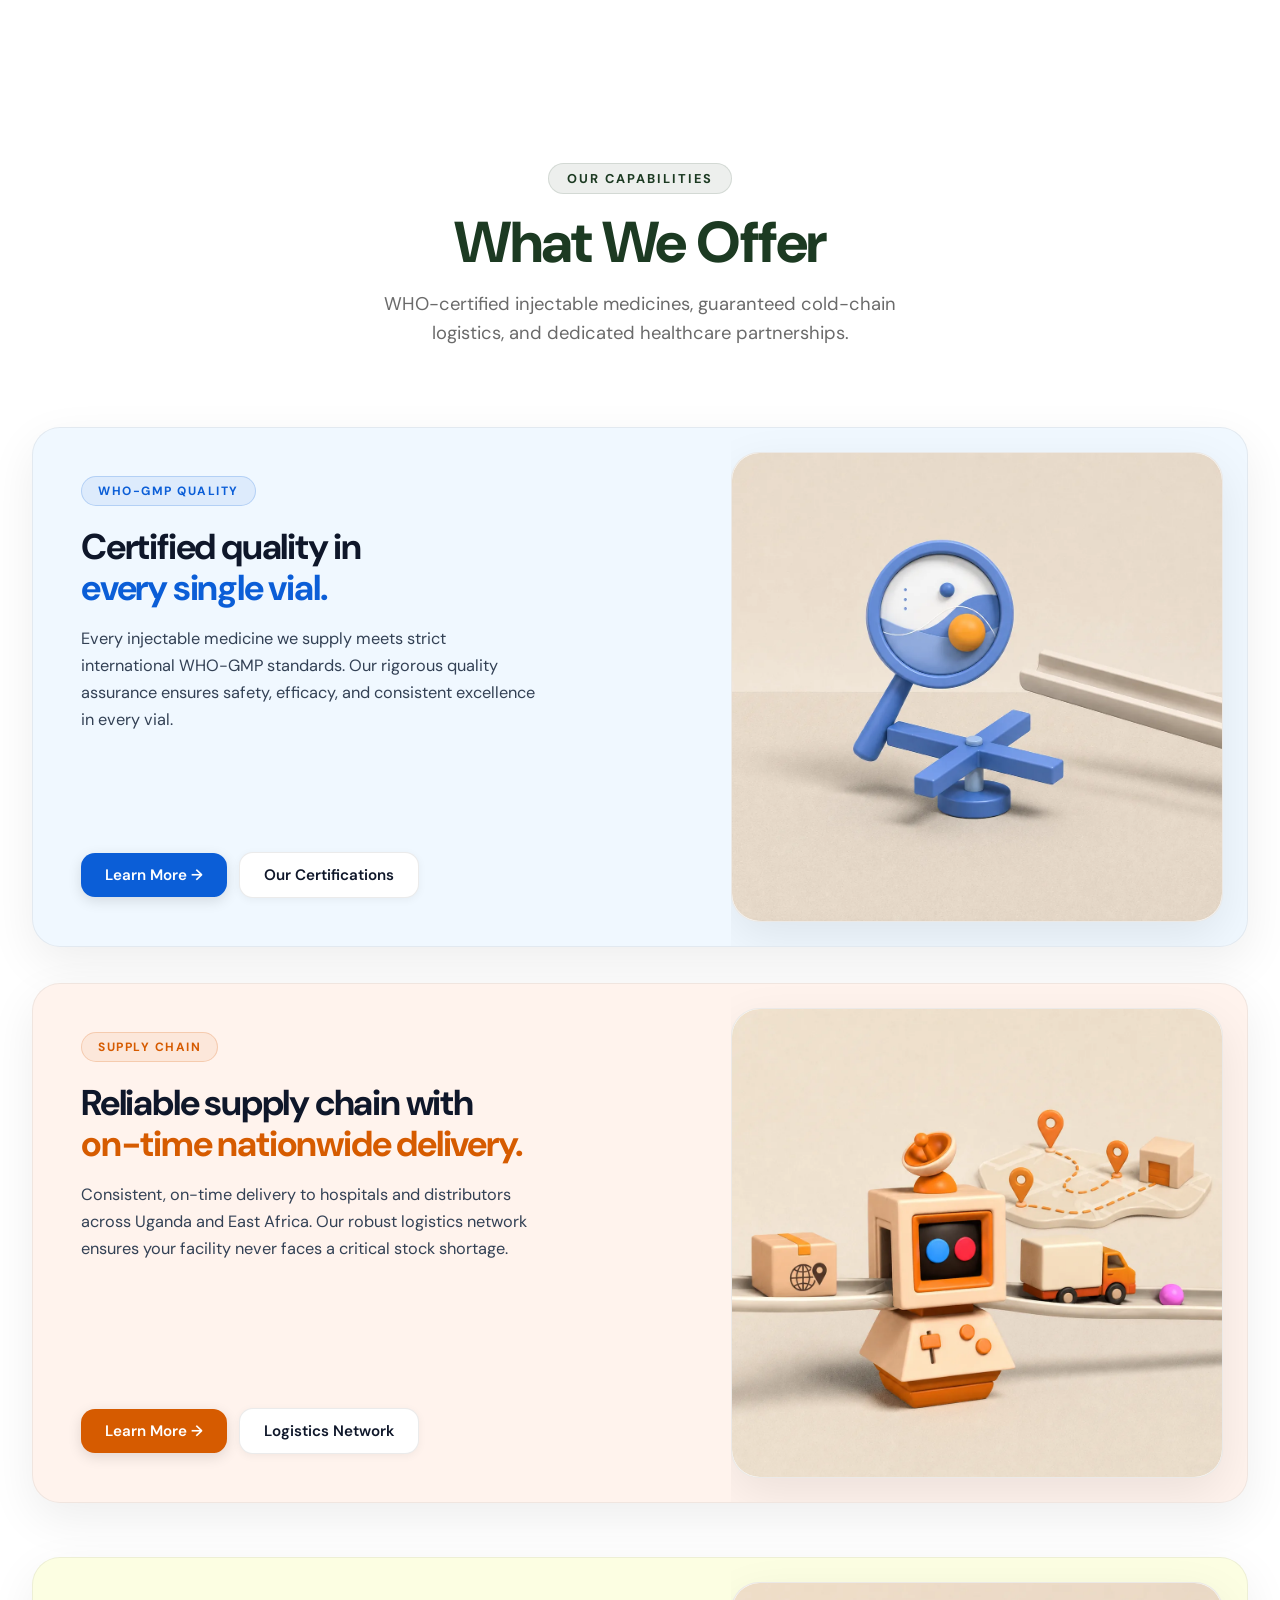
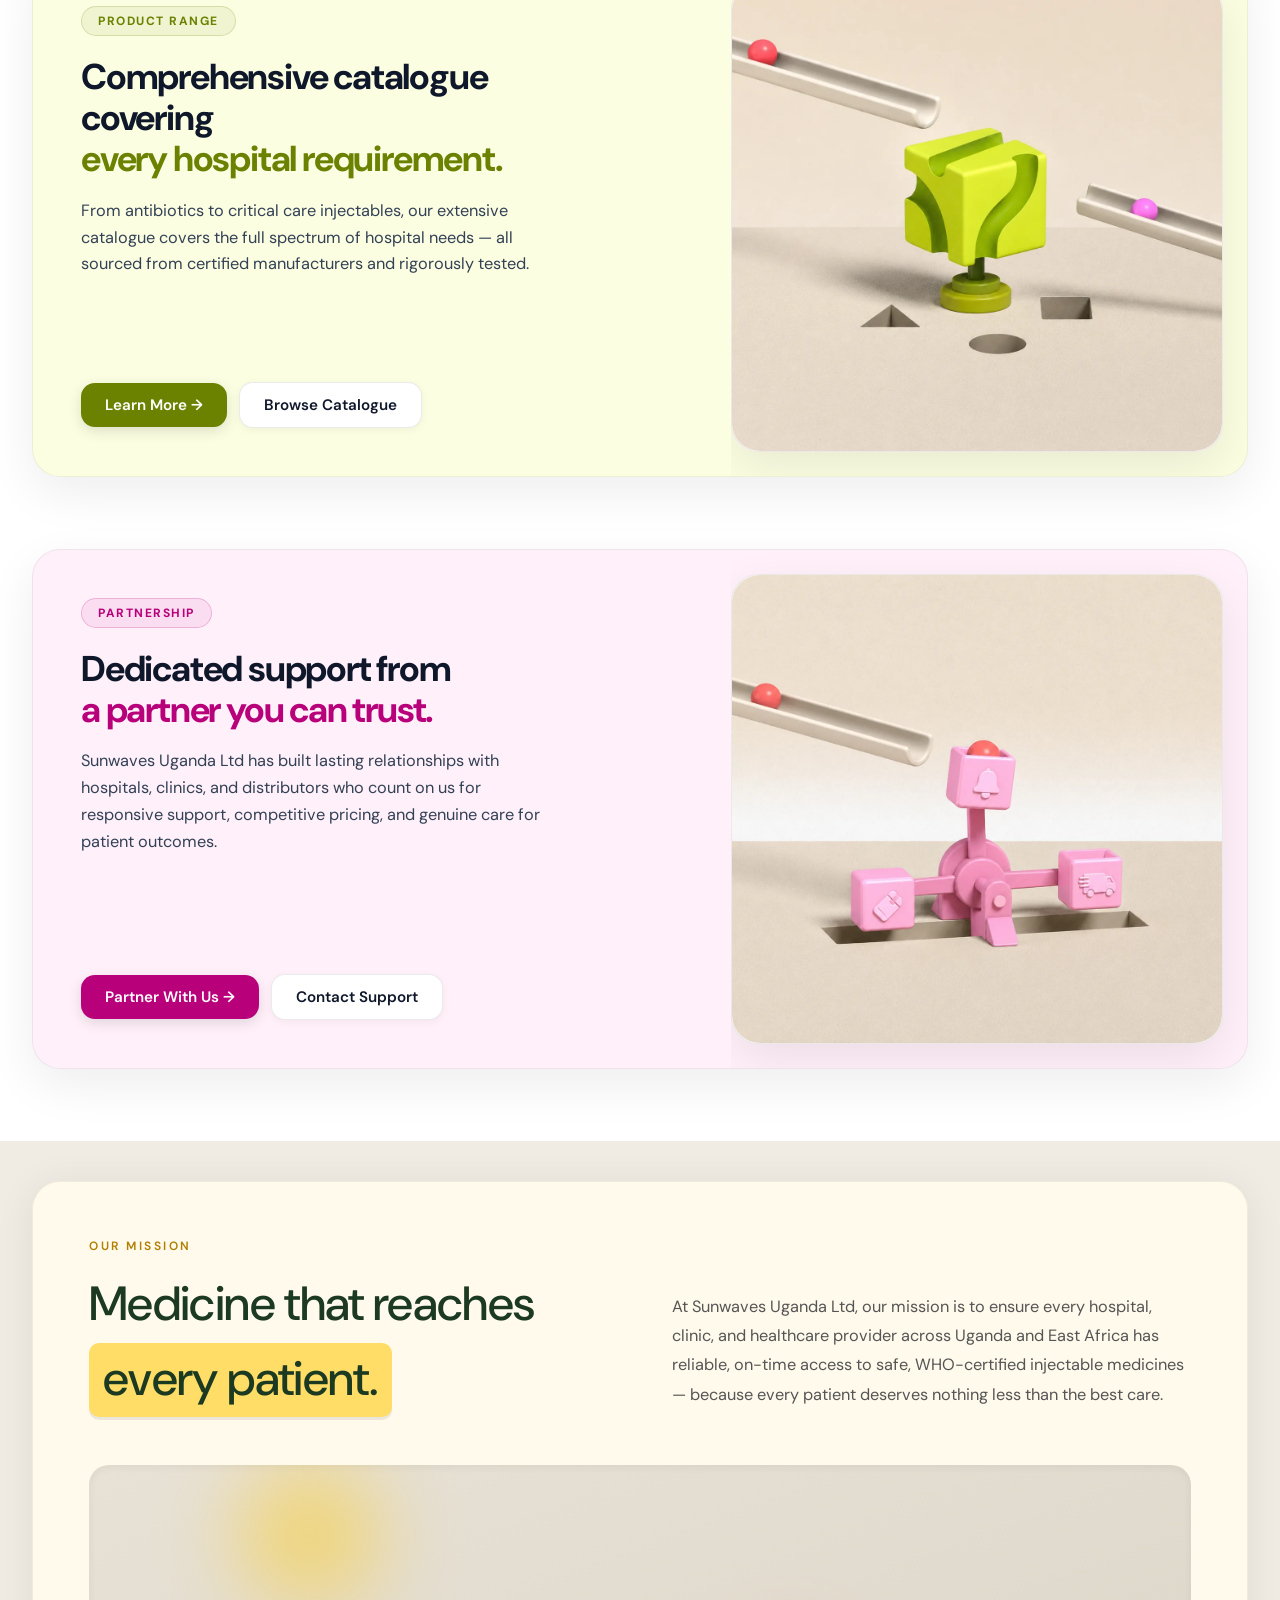
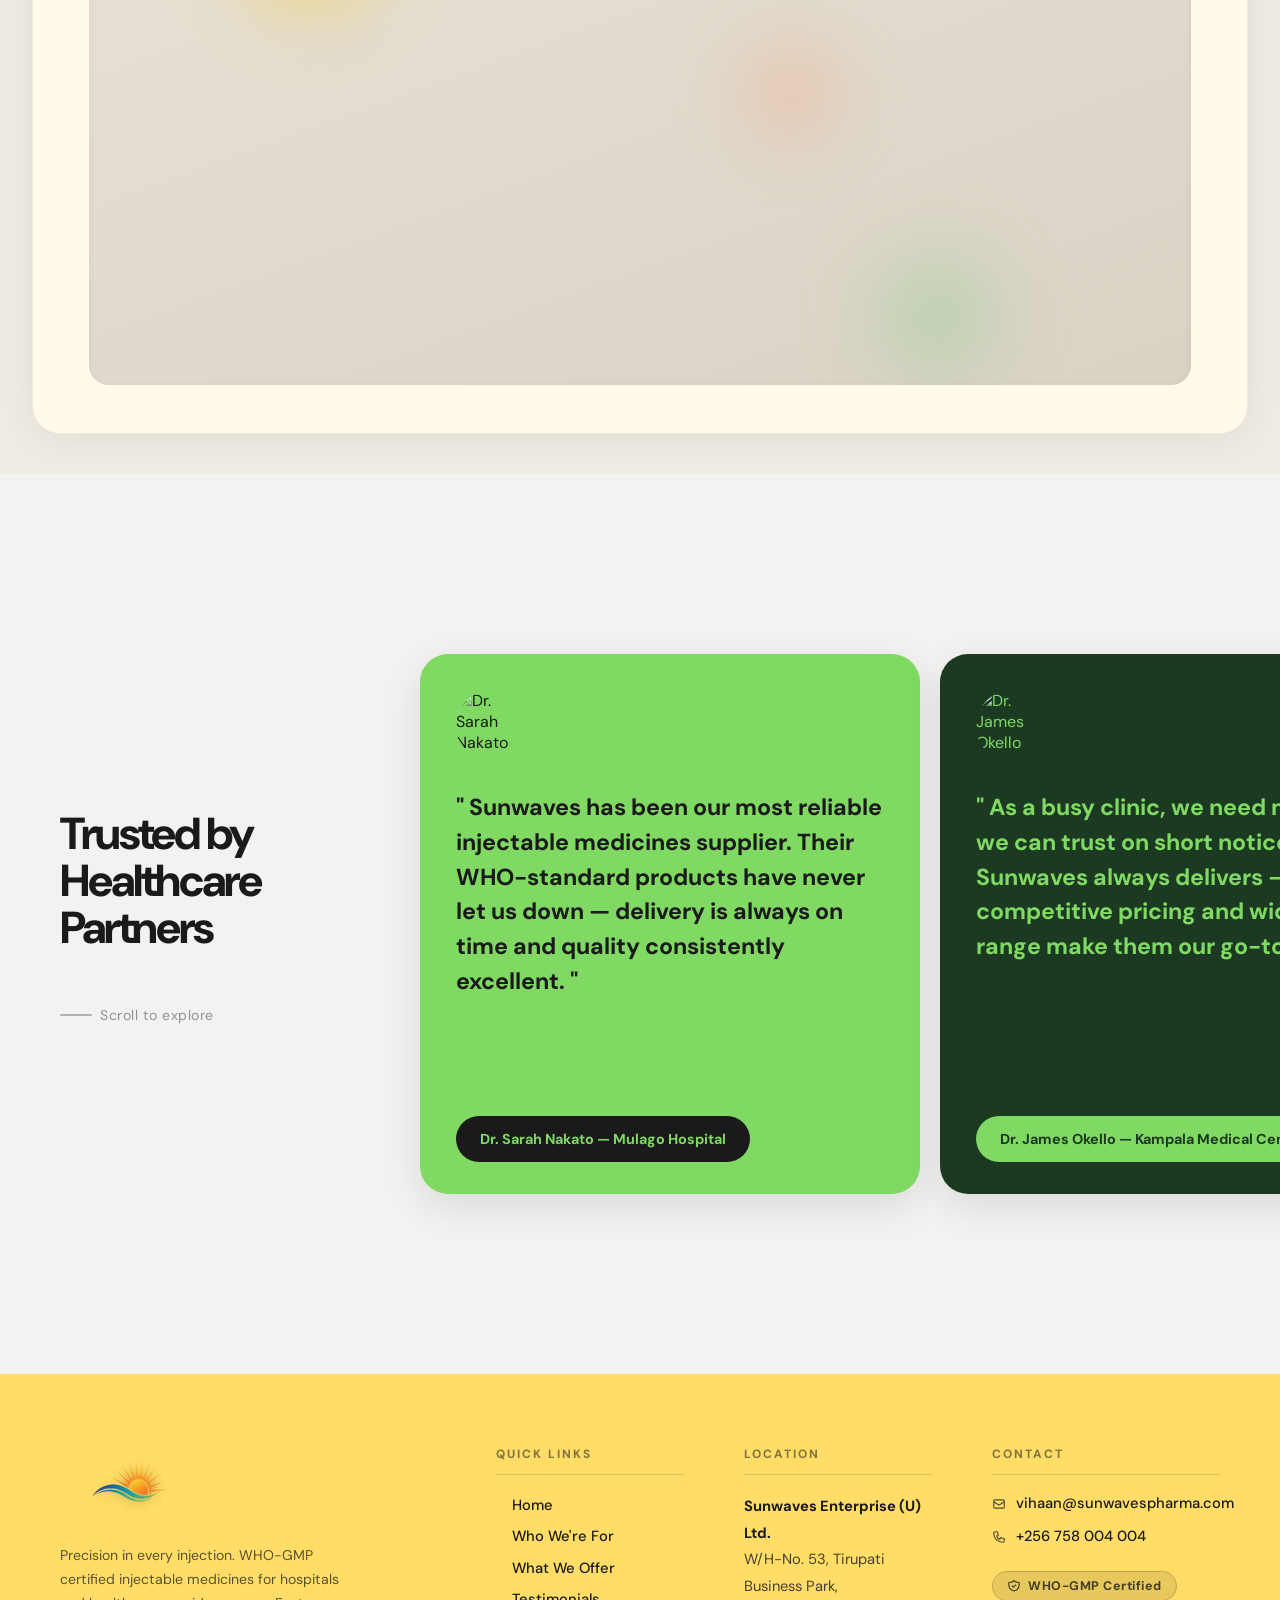
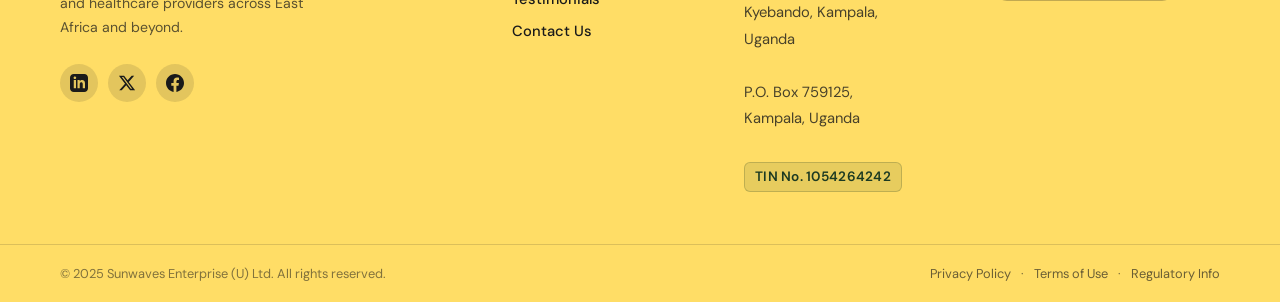
==== commit 151538ef: "Add company logo as website favicon and apple-touch-icon" ====
--- a/index.html
+++ b/index.html
@@ -7,6 +7,11 @@
     <title>Sunwaves Uganda Ltd – Precision in Every Injection</title>
     <meta name="description"
         content="Sunwaves Uganda Ltd delivers WHO-GMP certified injectable pharmaceutical solutions with unmatched quality, safety and precision for better patient outcomes worldwide." />
+
+    <!-- Favicon -->
+    <link rel="icon" type="image/png" href="assets/images/logo.png" />
+    <link rel="shortcut icon" href="favicon.ico" type="image/x-icon" />
+    <link rel="apple-touch-icon" href="assets/images/logo.png" />
 
     <!-- Google Fonts -->
     <link
--- a/css/base.css
+++ b/css/base.css
@@ -1,10 +1,26 @@
 /* ── Base / Reset ─────────────────────────────────────── */
+*,
+*::before,
+*::after {
+  box-sizing: border-box;
+}
+
+html,
 body {
   margin: 0;
   padding: 0;
-  font-family: Arial, sans-serif;
+  font-family: 'DM Sans', Arial, sans-serif;
   color: #333;
   background-color: #fff;
+  overflow-x: clip;
+}
+
+img,
+video,
+svg {
+  max-width: 100%;
+  height: auto;
+  display: block;
 }
 
 /* Register the custom property so it can be animated */
--- a/css/navbar.css
+++ b/css/navbar.css
@@ -1,26 +1,34 @@
 /* ── Navbar & Top Banner ──────────────────────────────── */
 .uppersection {
   background-color: #ffc700;
-  margin-top: 0%;
-  height: 60px;
-  padding: 10px 0;
+  margin-top: 0;
+  height: auto;
+  min-height: 54px;
+  padding: 12px 20px;
+  display: flex;
+  align-items: center;
+  justify-content: center;
 }
 
 .uppersection h5 {
   text-align: center;
   font-style: normal;
   font-weight: 500;
-  font-size: 1.5rem;
-  line-height: 160%;
-  margin: 10px;
-  word-spacing: 5px;
+  font-size: clamp(0.88rem, 2.2vw, 1.25rem);
+  line-height: 1.5;
+  margin: 0;
+  word-spacing: 2px;
+  max-width: 1200px;
 }
 
 .uppersection span {
   color: black;
   background-color: #fff;
-  border-radius: 10px;
-  padding: 5px;
+  border-radius: 8px;
+  padding: 4px 10px;
+  display: inline-block;
+  margin: 2px 0;
+  box-shadow: 0 2px 4px rgba(0, 0, 0, 0.05);
 }
 
 .navbar {
@@ -30,19 +38,174 @@
   width: 100%;
   justify-content: space-between;
   align-items: center;
-}
-
-.navbar img {
-  width: 100px;
+  padding: 0 40px;
+  box-sizing: border-box;
+  position: sticky;
+  top: 0;
+  z-index: 1000;
+  box-shadow: 0 2px 12px rgba(0, 0, 0, 0.04);
+}
+
+.nav-brand {
+  display: flex;
+  align-items: center;
+  gap: 12px;
+  text-decoration: none;
+}
+
+.nav-brand img {
+  width: 95px;
   height: auto;
 }
 
+.brand-text {
+  font-family: 'DM Sans', sans-serif;
+  font-size: 1.45rem;
+  font-weight: 600;
+  color: #111;
+  letter-spacing: -0.4px;
+}
+
+.nav-toggle {
+  display: none;
+}
+
 .links {
   display: flex;
+  gap: clamp(1.2rem, 2.2vw, 2.8rem);
+  align-items: center;
 }
 
 .links a {
-  margin-right: 10rem;
+  margin-right: 0;
   text-decoration: none;
-  color: black;
+  color: #1a1a1a;
+  font-family: 'DM Sans', sans-serif;
+  font-weight: 500;
+  font-size: 1rem;
+  transition: color 0.2s ease;
+}
+
+.links a:hover {
+  color: #b07e00;
+}
+
+/* ── Mobile Navigation Responsive (`max-width: 768px`) ── */
+@media (max-width: 768px) {
+  .navbar {
+    padding: 0 20px;
+    height: 70px;
+    position: relative;
+    display: flex;
+    justify-content: space-between;
+    align-items: center;
+  }
+
+  .nav-brand {
+    position: static;
+    transform: none;
+    display: flex;
+    align-items: center;
+  }
+
+  .nav-brand img {
+    width: 75px;
+  }
+
+  .brand-text {
+    position: absolute;
+    left: 50%;
+    transform: translateX(-50%);
+    font-size: 1.25rem;
+    font-weight: 600;
+    letter-spacing: -0.3px;
+    color: #111;
+  }
+
+  .nav-toggle {
+    display: flex;
+    flex-direction: column;
+    justify-content: space-between;
+    width: 28px;
+    height: 20px;
+    background: transparent;
+    border: none;
+    cursor: pointer;
+    padding: 0;
+    z-index: 1001;
+  }
+
+  .hamburger-line {
+    width: 100%;
+    height: 2.5px;
+    background-color: #1a1a1a;
+    border-radius: 2px;
+    transition: transform 0.3s cubic-bezier(0.16, 1, 0.3, 1), opacity 0.3s ease;
+  }
+
+  .nav-toggle.active .hamburger-line:nth-child(1) {
+    transform: translateY(8.5px) rotate(45deg);
+  }
+
+  .nav-toggle.active .hamburger-line:nth-child(2) {
+    opacity: 0;
+  }
+
+  .nav-toggle.active .hamburger-line:nth-child(3) {
+    transform: translateY(-9px) rotate(-45deg);
+  }
+
+  .links {
+    position: absolute;
+    top: 100%;
+    left: 0;
+    width: 100%;
+    background: #ffffff;
+    flex-direction: column;
+    align-items: center;
+    gap: 18px;
+    padding: 28px 0;
+    box-shadow: 0 16px 36px rgba(0, 0, 0, 0.12);
+    border-top: 1px solid rgba(0, 0, 0, 0.06);
+    transform: translateY(-150%);
+    opacity: 0;
+    pointer-events: none;
+    transition: transform 0.35s cubic-bezier(0.16, 1, 0.3, 1), opacity 0.35s ease;
+    z-index: 999;
+  }
+
+  .links.active {
+    transform: translateY(0);
+    opacity: 1;
+    pointer-events: auto;
+  }
+
+  .links a {
+    font-size: 1.15rem;
+    font-weight: 600;
+    padding: 8px 20px;
+    width: 100%;
+    text-align: center;
+  }
+}
+
+/* ── Section Scroll Offsets for Sticky Navbar ─────────── */
+#hero,
+#who-we-are,
+#what-we-offer,
+#mission,
+#testimonials,
+#contact {
+  scroll-margin-top: 80px;
+}
+
+@media (max-width: 768px) {
+  #hero,
+  #who-we-are,
+  #what-we-offer,
+  #mission,
+  #testimonials,
+  #contact {
+    scroll-margin-top: 70px;
+  }
 }
--- a/css/hero.css
+++ b/css/hero.css
@@ -159,4 +159,110 @@
   border-color: #ffc700;
   color: #ffc700;
   transform: translateY(-1px);
+}
+
+/* ── Tablet Responsive (`max-width: 1024px`) ─────────────────── */
+@media (max-width: 1024px) {
+  .hero-overlay {
+    width: 90%;
+    padding: 0 50px;
+  }
+
+  .hero-heading {
+    font-size: 3.2rem;
+  }
+
+  .hero-cards {
+    height: auto;
+  }
+}
+
+/* ── Mobile Responsive (`max-width: 768px`) ──────────────────── */
+@media (max-width: 768px) {
+  .video-container {
+    height: 480px;
+  }
+
+  .hero-overlay {
+    position: absolute;
+    top: 0;
+    left: 0;
+    width: 100%;
+    height: 100%;
+    display: flex;
+    align-items: center;
+    padding: 0 14px;
+    box-sizing: border-box;
+    background: linear-gradient(to right, rgba(0, 0, 0, 0.75) 0%, rgba(0, 0, 0, 0.55) 75%, rgba(0, 0, 0, 0.25) 100%);
+  }
+
+  .hero-content {
+    gap: 10px;
+    width: 100%;
+    max-width: 100%;
+  }
+
+  .hero-heading {
+    font-size: clamp(1.4rem, 5.5vw, 1.85rem);
+    line-height: 1.15;
+    letter-spacing: -0.5px;
+    margin: 0;
+  }
+
+  .hero-heading br {
+    display: none;
+  }
+
+  .hero-subtext {
+    display: block;
+    font-size: clamp(0.75rem, 2.8vw, 0.88rem);
+    line-height: 1.4;
+    color: rgba(255, 255, 255, 0.9);
+    margin: 0;
+  }
+
+  /* Cards stay side-by-side horizontally like desktop */
+  .hero-cards {
+    display: flex;
+    flex-direction: row;
+    gap: 8px;
+    height: auto;
+    min-height: 160px;
+    margin-top: 4px;
+  }
+
+  .hero-card {
+    flex: 1;
+    display: flex;
+    flex-direction: column;
+    gap: 5px;
+    padding: 10px 10px;
+    border-radius: 8px;
+    border-color: #ffc700;
+  }
+
+  .hero-card h3 {
+    font-size: clamp(0.82rem, 3vw, 0.95rem);
+    line-height: 1.2;
+    margin: 0;
+    color: #fff;
+  }
+
+  .hero-card p {
+    font-size: clamp(0.68rem, 2.5vw, 0.78rem);
+    line-height: 1.35;
+    flex: 1;
+    margin: 0;
+    color: rgba(255, 255, 255, 0.85);
+  }
+
+  .btn-primary,
+  .btn-outline {
+    width: 100%;
+    padding: 7px 8px;
+    font-size: clamp(0.68rem, 2.4vw, 0.76rem);
+    text-align: center;
+    box-sizing: border-box;
+    margin-top: auto;
+  }
 }
--- a/css/statement.css
+++ b/css/statement.css
@@ -1,6 +1,6 @@
 /* ── Highlighted Statement Section ──────────────────── */
 .scroll-fill-wrapper {
-  background-color: #fffaeb;
+  background-color: #ffffff;
 }
 
 .scroll-fill-section {
@@ -87,15 +87,92 @@
 }
 
 @media (max-width: 768px) {
+  .scroll-fill-wrapper {
+    background-color: #ffffff;
+    border-radius: 36px 36px 0 0;
+    margin-top: -36px;
+    position: relative;
+    z-index: 30;
+    box-shadow: 0 -12px 36px rgba(0, 0, 0, 0.08);
+  }
+
   .scroll-fill-section {
-    padding: 70px 24px;
+    padding: 48px 20px 48px;
+  }
+
+  .sfs-content {
+    gap: 32px;
+    max-width: 100%;
   }
 
   .sfs-text {
-    font-size: 1.7rem;
+    font-size: clamp(1.28rem, 4.8vw, 1.6rem);
+    line-height: 1.5;
+    text-align: center;
+    color: #1a1a1a;
   }
 
+  .sfs-mark {
+    background: #ffdd66;
+    color: #1C3A22;
+    border-radius: 8px;
+    padding: 2px 10px 4px;
+    font-weight: 700;
+  }
+
+  /* Badges arranged as clean modern cards matching reference design */
   .sfs-badges {
-    gap: 28px;
+    display: flex;
+    flex-direction: column;
+    gap: 12px;
+    width: 100%;
+    max-width: 440px;
+    margin: 0 auto;
+    border-top: none;
+    padding-top: 4px;
+  }
+
+  .sfs-badge {
+    background: #f7f9f8;
+    border: 1px solid rgba(28, 58, 34, 0.08);
+    border-radius: 16px;
+    padding: 16px 20px;
+    width: 100%;
+    box-sizing: border-box;
+    display: flex;
+    align-items: center;
+    gap: 16px;
+    box-shadow: 0 2px 10px rgba(0, 0, 0, 0.03);
+    transition: transform 0.2s, box-shadow 0.2s;
+  }
+
+  .sfs-badge svg {
+    flex-shrink: 0;
+    width: 28px;
+    height: 28px;
+    opacity: 1;
+    color: #1C3A22;
+    background: rgba(28, 58, 34, 0.08);
+    padding: 6px;
+    border-radius: 10px;
+    box-sizing: content-box;
+  }
+
+  .sfs-badge div {
+    display: flex;
+    flex-direction: column;
+    gap: 3px;
+  }
+
+  .sfs-badge strong {
+    font-size: 1rem;
+    font-weight: 700;
+    color: #1C3A22;
+  }
+
+  .sfs-badge span {
+    font-size: 0.8rem;
+    color: rgba(26, 26, 26, 0.65);
+    letter-spacing: 0.1px;
   }
 }
--- a/css/stacking-cards.css
+++ b/css/stacking-cards.css
@@ -16,9 +16,9 @@
 
 /* Header above the cards */
 .sc-header {
-  max-width: 1240px;
+  max-width: 820px;
   margin: 0 auto;
-  padding: 0 0 60px;
+  padding: 30px 20px 60px;
   display: flex;
   flex-direction: column;
   align-items: center;
@@ -27,22 +27,39 @@
 
 .sc-label {
   font-family: 'DM Sans', sans-serif;
-  font-size: 0.75rem;
-  font-weight: 600;
-  letter-spacing: 3px;
+  font-size: 0.8rem;
+  font-weight: 700;
+  letter-spacing: 2px;
   text-transform: uppercase;
-  color: #b07e00;
+  color: #1C3A22;
+  background: rgba(28, 58, 34, 0.08);
+  border: 1px solid rgba(28, 58, 34, 0.12);
+  border-radius: 999px;
+  padding: 6px 18px;
   margin: 0 0 16px;
+  display: inline-block;
 }
 
 .sc-title {
   font-family: 'DM Sans', sans-serif;
-  font-size: clamp(2rem, 4vw, 3rem);
+  font-size: clamp(2.4rem, 5vw, 3.6rem);
+  font-weight: 800;
+  line-height: 1.15;
+  color: #1C3A22;
+  letter-spacing: -1.2px;
+  margin: 0;
+  text-align: center;
+}
+
+.sc-subtitle {
+  font-family: 'DM Sans', sans-serif;
+  font-size: clamp(1rem, 2.2vw, 1.15rem);
   font-weight: 400;
-  line-height: 1.4;
-  color: black;
-  letter-spacing: -.64px;
-  margin: 0;
+  color: rgba(26, 26, 26, 0.65);
+  line-height: 1.6;
+  max-width: 580px;
+  margin: 14px auto 0;
+  text-align: center;
 }
 
 /* Cards list */
@@ -323,6 +340,10 @@
 
 /* Responsive */
 @media (max-width: 900px) {
+  :root {
+    --sc-card-top-offset: 12px;
+  }
+
   .sc-section {
     padding: 56px 16px 0;
   }
@@ -333,37 +354,73 @@
   }
 
   .sc-header {
-    padding: 0 0 48px;
+    padding: 10px 16px 44px;
   }
 
   .sc-title {
-    font-size: 1.7rem;
+    font-size: clamp(2rem, 7vw, 2.5rem);
+    letter-spacing: -0.8px;
+  }
+
+  .sc-subtitle {
+    font-size: 0.95rem;
+    margin-top: 10px;
   }
 
   .sc-card__content {
     grid-template-columns: 1fr;
     height: auto;
-    min-height: 480px;
+    min-height: auto;
+    border-radius: 22px;
+  }
+
+  .sc-card__text {
+    padding: 28px 22px 24px;
+  }
+
+  .sc-card__tag {
+    margin-bottom: 14px;
+    padding: 5px 14px;
+  }
+
+  .sc-card__title {
+    font-size: clamp(1.4rem, 6vw, 1.85rem);
+    margin-bottom: 14px;
+  }
+
+  .sc-card__desc {
+    font-size: 0.96rem;
+    line-height: 1.6;
+    margin-bottom: 24px;
+  }
+
+  .sc-card__actions {
+    flex-direction: column;
+    align-items: stretch;
+    gap: 10px;
+    width: 100%;
+  }
+
+  .sc-card__link {
+    width: 100%;
+    justify-content: center;
+    padding: 12px 18px;
   }
 
   .sc-card__figure {
-    height: 220px;
+    height: 240px;
   }
 
   .sc-card__figure--boxed {
-    height: 320px;
-    padding: 0 24px 28px;
+    height: 260px;
+    padding: 0 20px 24px;
   }
 
   .sc-card-image-box {
-    border-radius: 22px;
+    border-radius: 18px;
   }
 
   .sc-card-image-box img {
-    border-radius: 22px;
-  }
-
-  .sc-card__text {
-    padding: 36px 28px 24px;
+    border-radius: 18px;
   }
 }
--- a/css/mission.css
+++ b/css/mission.css
@@ -268,30 +268,60 @@
 /* ── RESPONSIVE ── */
 @media (max-width: 900px) {
   .mission-section {
-    padding: 20px 16px;
+    padding: 24px 16px;
   }
 
   .mission-box {
-    padding: 36px 24px 32px;
+    padding: 32px 20px 28px;
     border-radius: 20px;
+  }
+
+  .mission-inner {
+    gap: 36px;
   }
 
   .mission-top {
     grid-template-columns: 1fr;
-    gap: 36px;
+    gap: 28px;
+  }
+
+  .mission-heading {
+    font-size: clamp(1.7rem, 7vw, 2.4rem);
   }
 
   .mission-top-right {
     padding-top: 0;
   }
 
+  .mission-body {
+    font-size: 0.96rem;
+    line-height: 1.65;
+  }
+
   .mission-banner {
-    min-height: 340px;
+    min-height: 260px;
+    border-radius: 16px;
+  }
+
+  .mission-orb--1 {
+    width: 140px;
+    height: 140px;
+  }
+
+  .mission-orb--2 {
+    width: 120px;
+    height: 120px;
+  }
+
+  .mission-orb--3 {
+    width: 100px;
+    height: 100px;
   }
 
   .mission-banner-img,
   .mission-banner-video {
-    height: 340px;
+    height: 260px;
+    border-radius: 16px;
     object-position: center 85%;
   }
 }
--- a/css/testimonials.css
+++ b/css/testimonials.css
@@ -55,9 +55,17 @@
   border-radius: 2px;
 }
 
-/* Nav buttons — hidden on desktop, shown on mobile */
+.desktop-hint {
+  display: inline;
+}
+
+.mobile-hint {
+  display: none;
+}
+
+/* Nav buttons — hidden on desktop and mobile */
 .tc-nav {
-  display: none;
+  display: none !important;
 }
 
 .tc-btn {
@@ -173,7 +181,7 @@
   transform: translateY(-2px);
 }
 
-/* ── Mobile: revert to tap carousel ── */
+/* ── Mobile: hand swipe / touch slider ── */
 @media (max-width: 768px) {
   .tc-section {
     height: auto;
@@ -183,38 +191,80 @@
   .tc-inner {
     flex-direction: column;
     align-items: flex-start;
-    gap: 28px;
-    padding: 50px 0 50px 20px;
+    gap: 20px;
+    padding: 44px 0 44px 20px;
   }
 
   .tc-left {
     width: 100%;
-    flex-direction: row;
-    align-items: center;
-    justify-content: space-between;
+    flex-direction: column;
+    align-items: flex-start;
+    justify-content: flex-start;
     padding-right: 20px;
     box-sizing: border-box;
-    gap: 0;
+    gap: 6px;
+  }
+
+  .tc-heading {
+    font-size: clamp(2rem, 6.8vw, 2.6rem);
+    line-height: 1.12;
+  }
+
+  .desktop-hint {
+    display: none;
+  }
+
+  .mobile-hint {
+    display: inline-block;
   }
 
   .tc-scroll-hint {
+    display: block;
+    font-size: 0.84rem;
+    font-weight: 600;
+    letter-spacing: 0.5px;
+    color: rgba(26, 26, 26, 0.55);
+    margin: 4px 0 0;
+  }
+
+  .tc-scroll-hint::before {
     display: none;
   }
 
+  /* Completely hide buttons on mobile */
   .tc-nav {
-    display: flex;
-    gap: 12px;
-  }
-
+    display: none !important;
+  }
+
+  /* Native touch-scroll track wrap with CSS scroll-snap */
   .tc-track-wrap {
-    overflow: hidden;
+    overflow-x: auto !important;
+    overflow-y: hidden !important;
+    scroll-snap-type: x mandatory;
+    -webkit-overflow-scrolling: touch;
+    scroll-behavior: smooth;
+    scrollbar-width: none;
+    -ms-overflow-style: none;
     height: auto;
     width: 100%;
+    padding-bottom: 12px;
+  }
+
+  .tc-track-wrap::-webkit-scrollbar {
+    display: none;
   }
 
   .tc-track {
-    padding-right: 0;
+    display: flex !important;
+    flex-direction: row !important;
+    gap: 16px !important;
+    width: max-content !important;
+    padding-right: 24px !important;
+    transform: none !important;
     cursor: grab;
+    user-select: none;
+    -webkit-user-select: none;
+    touch-action: pan-x;
   }
 
   .tc-track:active {
@@ -222,12 +272,33 @@
   }
 
   .tc-card {
-    width: 300px;
-    min-height: 380px;
-    padding: 28px 24px;
-  }
-
-  .tc-heading {
-    font-size: 2rem;
+    scroll-snap-align: start;
+    scroll-snap-stop: normal;
+    flex-shrink: 0;
+    width: min(84vw, 340px) !important;
+    min-height: auto;
+    padding: 26px 22px;
+    gap: 18px;
+    border-radius: 20px;
+    box-sizing: border-box;
+  }
+
+  .tc-avatar {
+    width: 56px;
+    height: 56px;
+  }
+
+  .tc-quote {
+    font-size: 1.05rem;
+    line-height: 1.55;
+  }
+
+  .tc-pill {
+    font-size: 0.82rem;
+    padding: 10px 16px;
+    white-space: normal;
+    text-align: center;
+    width: 100%;
+    box-sizing: border-box;
   }
 }
--- a/css/footer.css
+++ b/css/footer.css
@@ -55,12 +55,12 @@
   align-items: center;
   justify-content: center;
   text-decoration: none;
-  transition: background 0.2s, transform 0.15s;
+  transition: background 0.2s, transform 0.15s, color 0.2s;
 }
 
 .footer-social-link:hover {
   background: #1a1a1a;
-  color: #ffc700;
+  color: #ffdd66;
   transform: translateY(-2px);
 }
 
@@ -128,6 +128,23 @@
   color: rgba(26, 26, 26, 0.8);
 }
 
+.footer-address strong {
+  color: #1a1a1a;
+}
+
+.footer-tin {
+  display: inline-block;
+  margin-top: 4px;
+  font-size: 0.85rem;
+  font-weight: 600;
+  color: #1C3A22;
+  background: rgba(28, 58, 34, 0.1);
+  border: 1px solid rgba(28, 58, 34, 0.2);
+  padding: 2px 10px;
+  border-radius: 6px;
+  letter-spacing: 0.02em;
+}
+
 /* Contact list */
 .footer-contact-list {
   list-style: none;
@@ -143,11 +160,13 @@
   align-items: center;
   gap: 10px;
   font-size: 0.92rem;
+  color: #1a1a1a;
 }
 
 .footer-contact-list svg {
   flex-shrink: 0;
-  opacity: 0.65;
+  opacity: 0.75;
+  color: #1a1a1a;
 }
 
 .footer-contact-list a {
@@ -172,10 +191,11 @@
   font-weight: 700;
   letter-spacing: 0.5px;
   background: rgba(26, 26, 26, 0.1);
+  border: 1px solid rgba(26, 26, 26, 0.18);
   border-radius: 999px;
   padding: 6px 14px;
   width: fit-content;
-  color: rgba(26, 26, 26, 0.75);
+  color: rgba(26, 26, 26, 0.8);
 }
 
 /* Bottom bar */
@@ -219,6 +239,7 @@
   .footer-inner {
     grid-template-columns: 1fr 1fr;
     gap: 48px;
+    padding: 56px 40px 40px;
   }
 
   .footer-brand {
@@ -229,7 +250,11 @@
   }
 
   .footer-tagline {
-    max-width: 360px;
+    max-width: 400px;
+  }
+
+  .footer-bottom {
+    padding: 20px 40px;
   }
 }
 
@@ -237,7 +262,7 @@
   .footer-inner {
     grid-template-columns: 1fr;
     gap: 36px;
-    padding: 48px 24px 36px;
+    padding: 48px 20px 36px;
   }
 
   .footer-brand {
@@ -245,10 +270,26 @@
     gap: 16px;
   }
 
+  .footer-tagline {
+    max-width: 100%;
+  }
+
+  .footer-address,
+  .footer-contact-list li {
+    font-size: 0.92rem;
+    word-break: break-word;
+  }
+
   .footer-bottom {
     flex-direction: column;
+    gap: 14px;
+    text-align: center;
+    padding: 20px;
+  }
+
+  .footer-legal {
+    flex-wrap: wrap;
+    justify-content: center;
     gap: 12px;
-    text-align: center;
-    padding: 20px 24px;
-  }
-}
+  }
+}
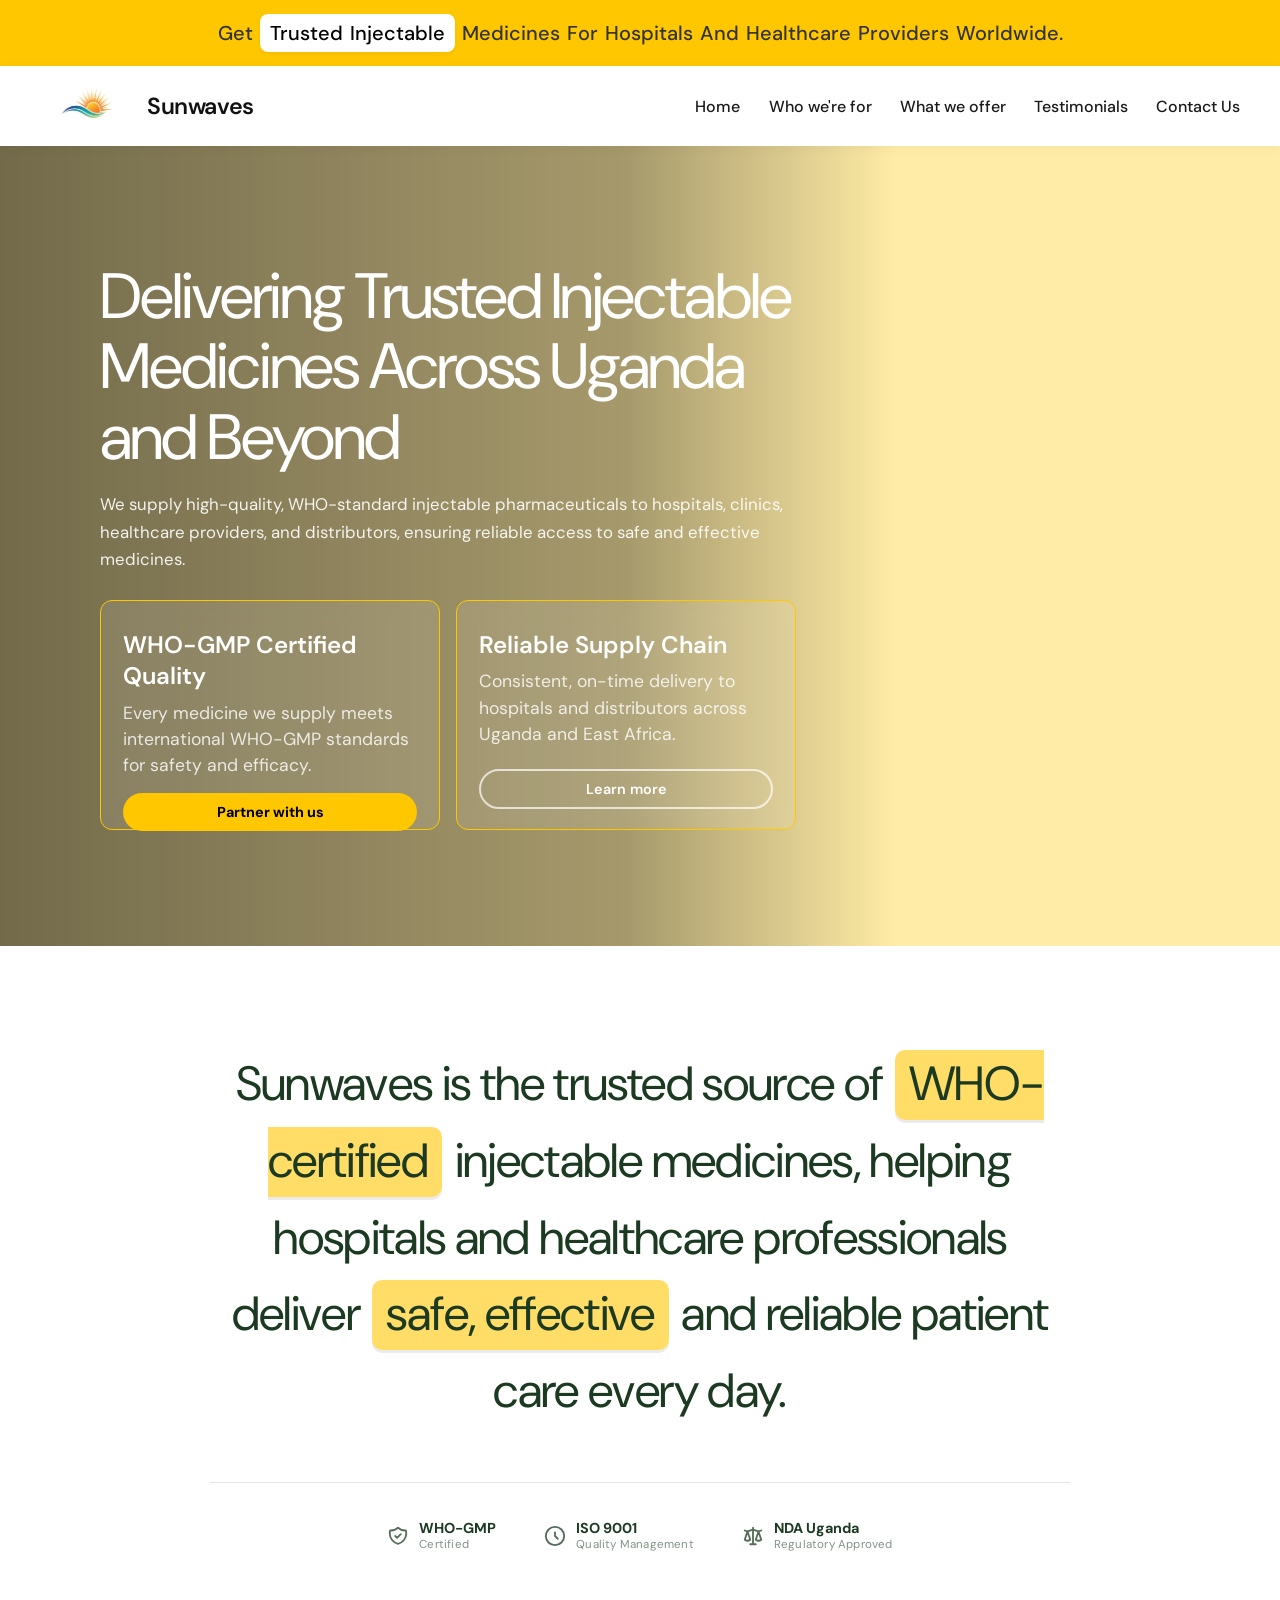
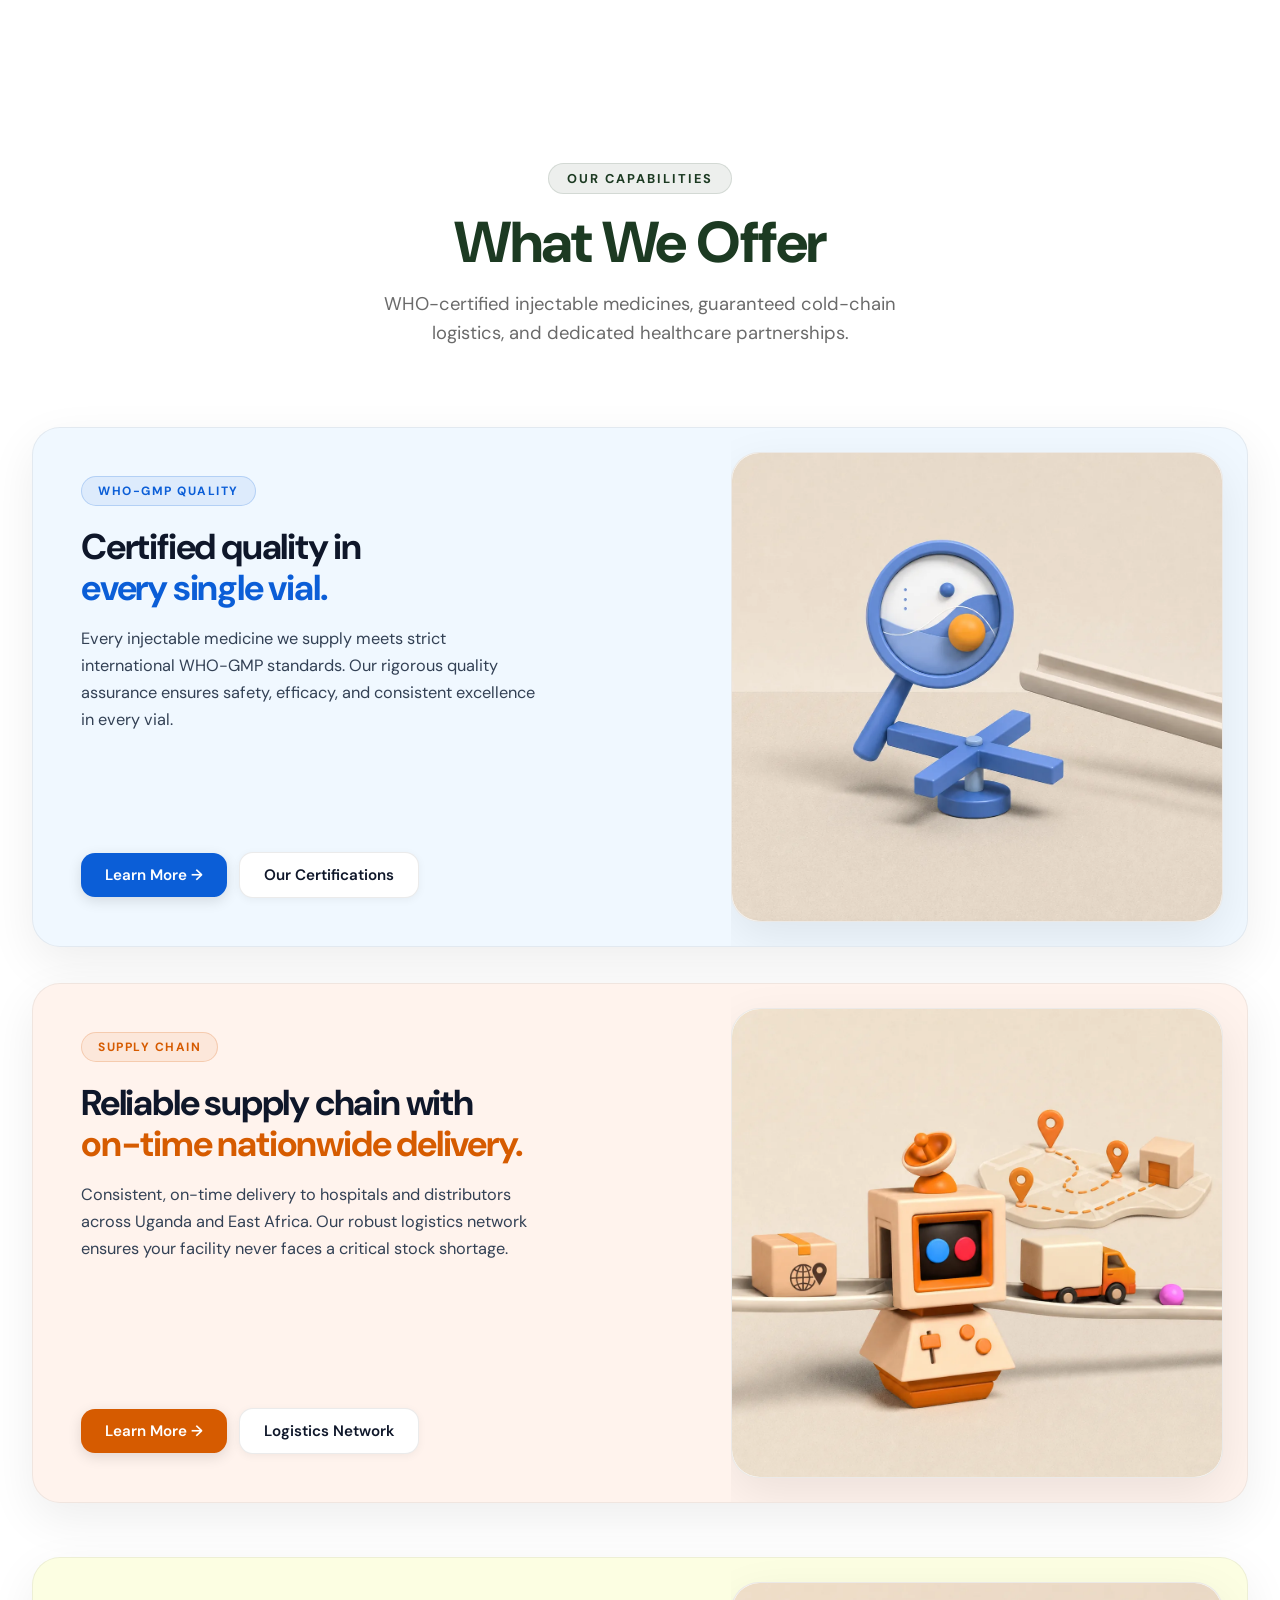
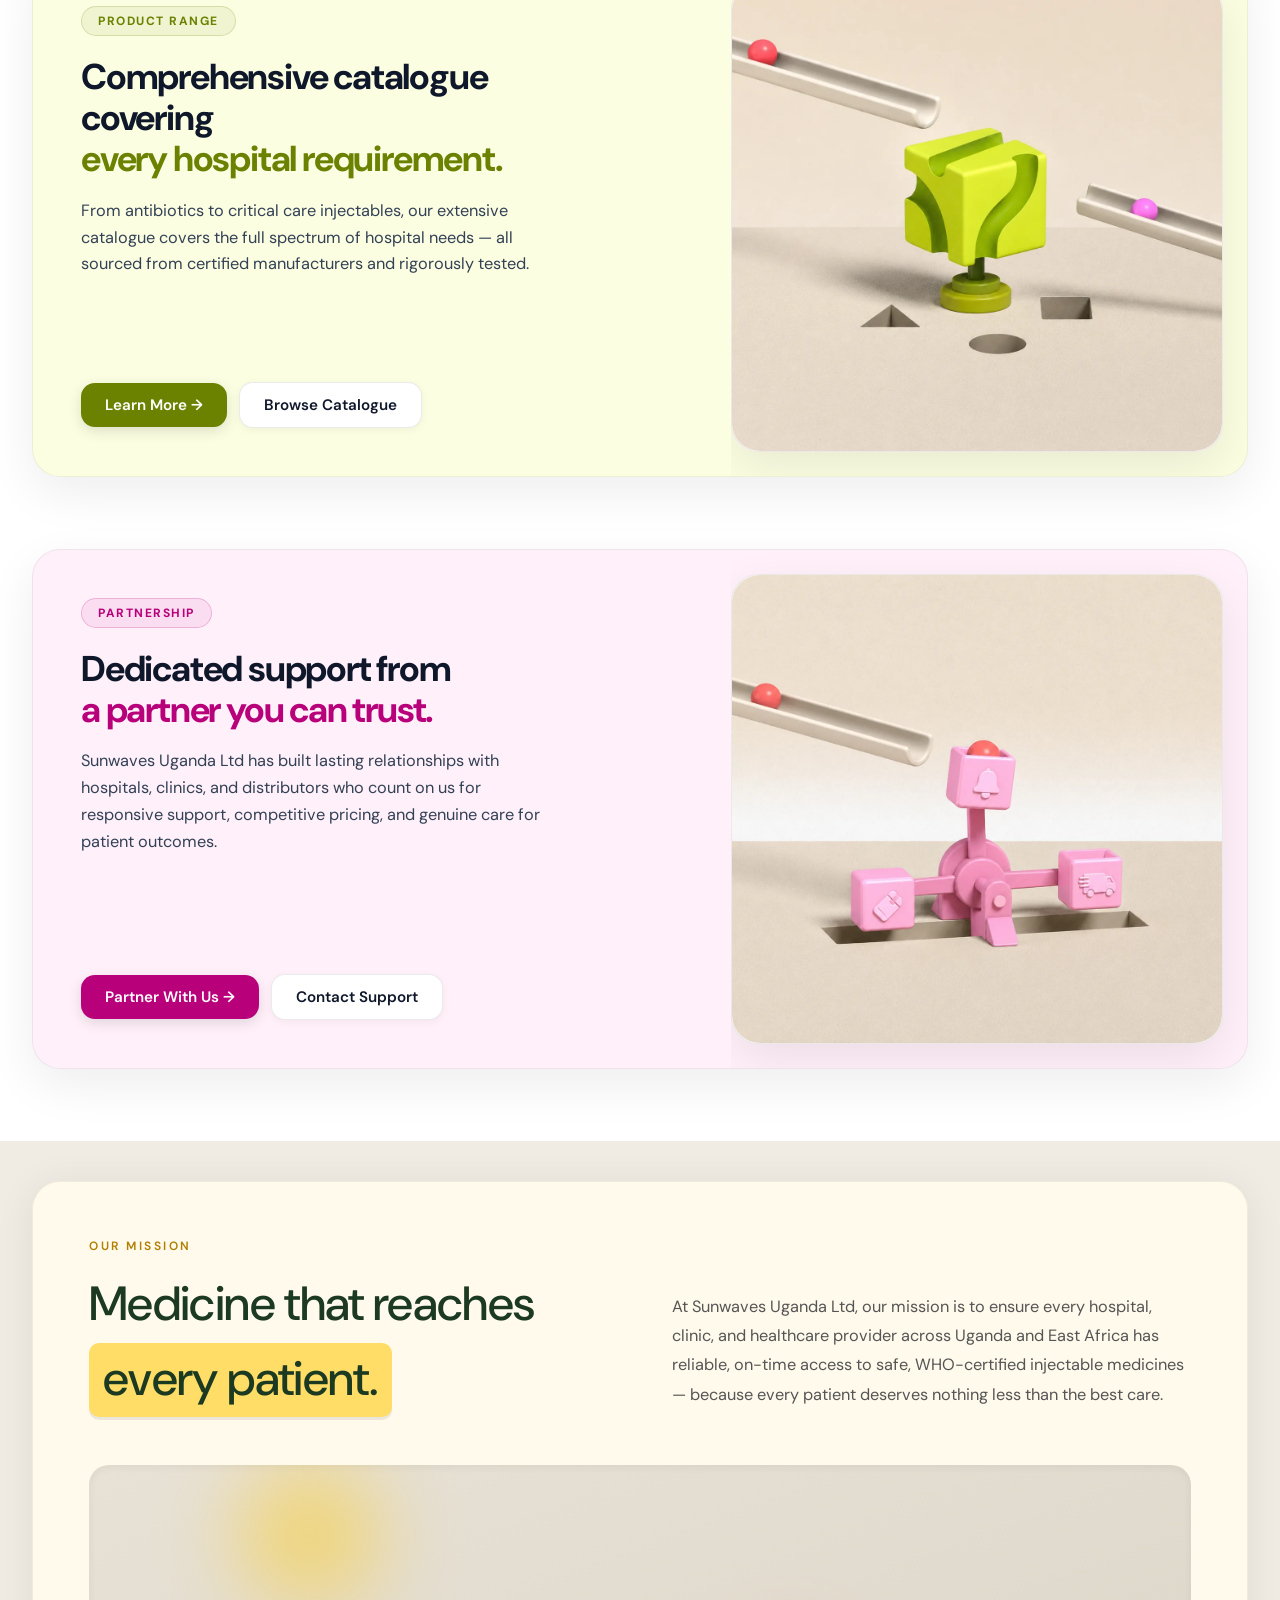
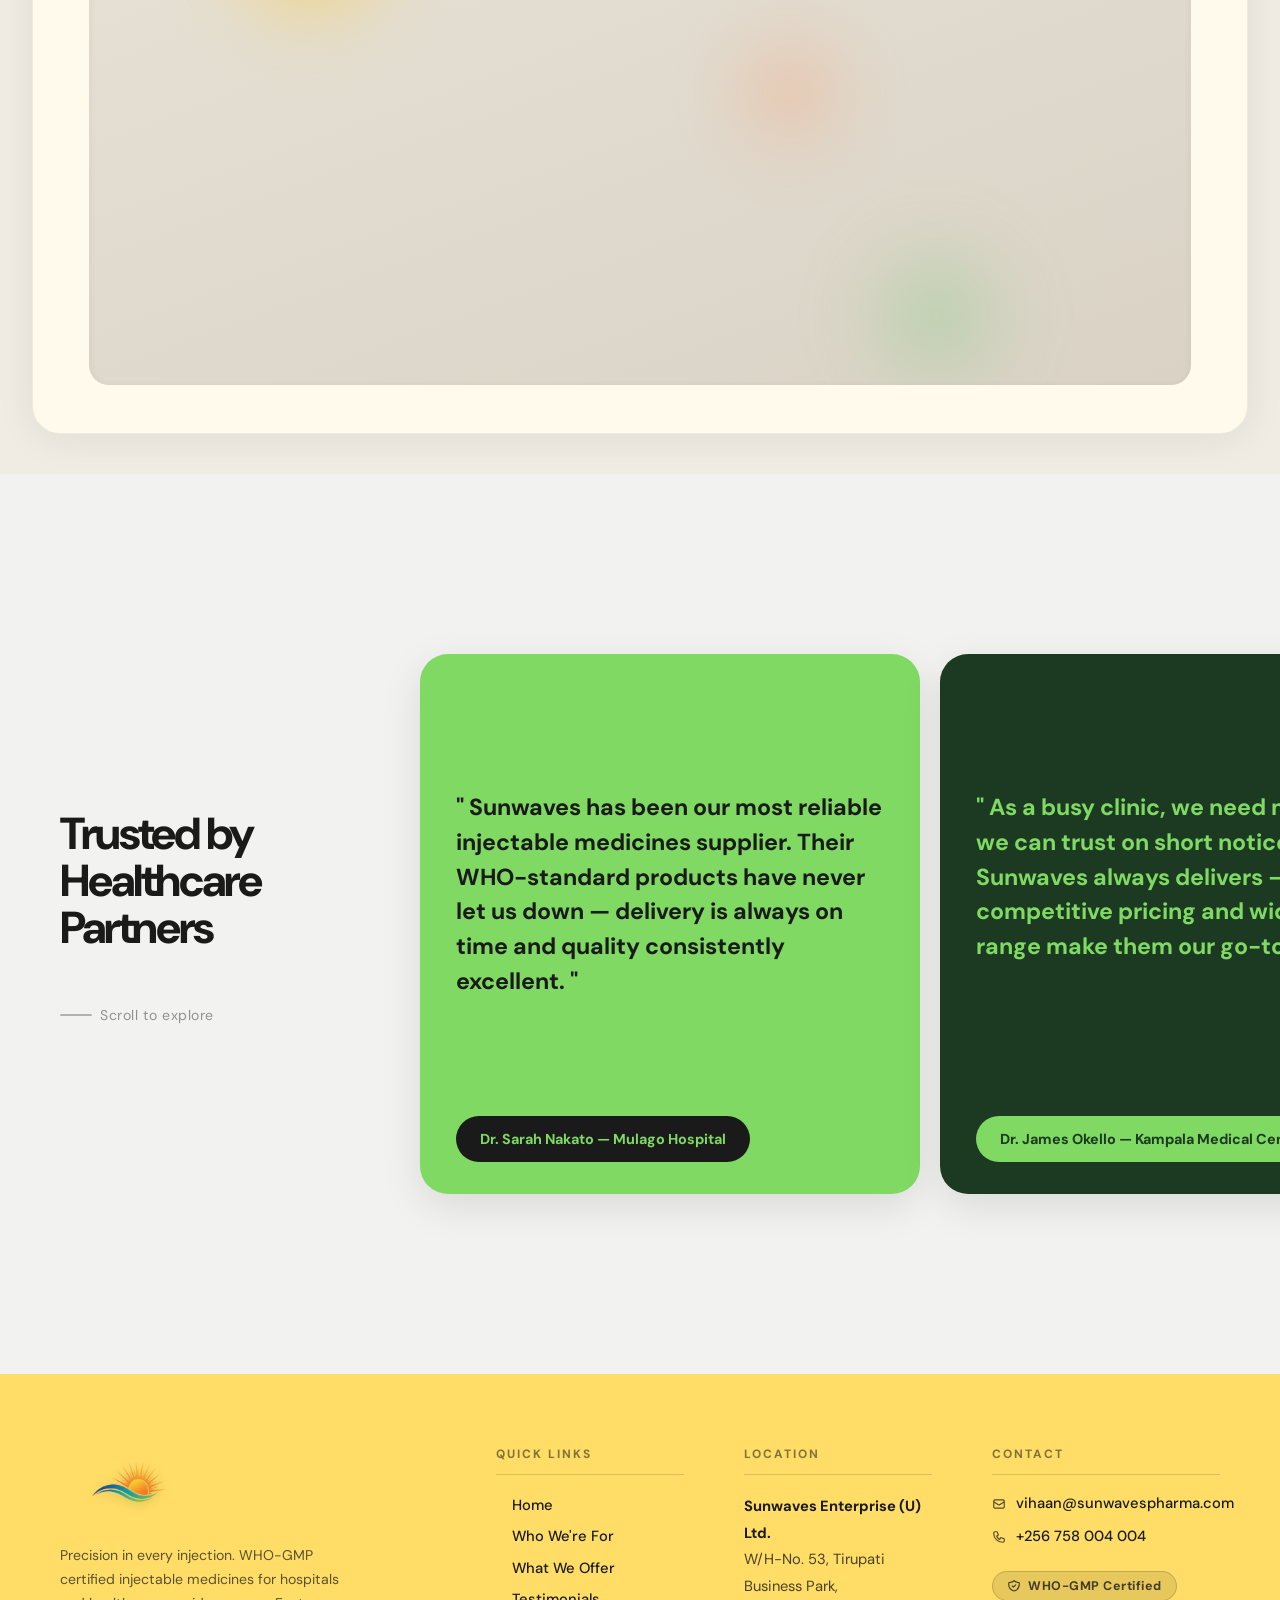
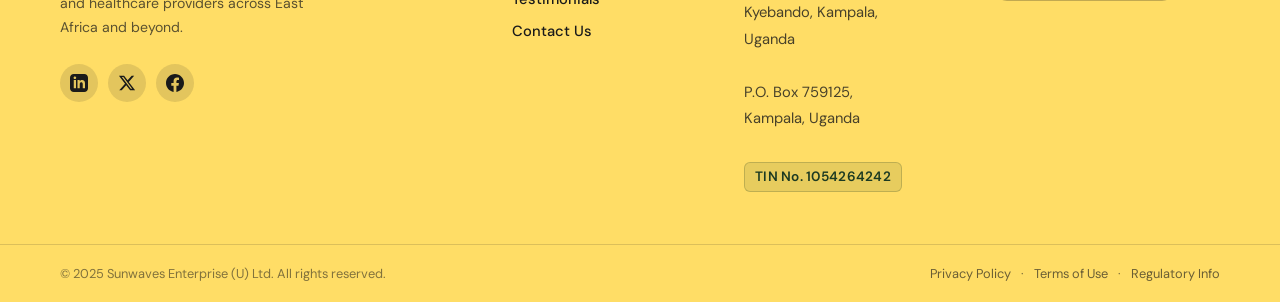
==== commit 795e0ce0: "Seo" ====
--- a/index.html
+++ b/index.html
@@ -4,19 +4,207 @@
 <head>
     <meta charset="UTF-8" />
     <meta name="viewport" content="width=device-width, initial-scale=1.0" />
-    <title>Sunwaves Uganda Ltd – Precision in Every Injection</title>
+    
+    <!-- ── Primary SEO Metadata ───────────────────────── -->
+    <title>Sunwaves Uganda Ltd | WHO-GMP Certified Injectable Pharmaceuticals</title>
+    <meta name="title" content="Sunwaves Uganda Ltd | WHO-GMP Certified Injectable Pharmaceuticals" />
     <meta name="description"
-        content="Sunwaves Uganda Ltd delivers WHO-GMP certified injectable pharmaceutical solutions with unmatched quality, safety and precision for better patient outcomes worldwide." />
-
-    <!-- Favicon -->
+        content="Sunwaves Uganda Ltd delivers WHO-GMP certified injectable pharmaceutical solutions across Uganda &amp; East Africa. Trusted medicines for hospitals, clinics and distributors." />
+    <meta name="keywords"
+        content="Sunwaves Uganda Ltd, Sunwaves Enterprise, injectable medicines Uganda, WHO-GMP pharmaceutical supplier, hospital medicine distributors Kampala, pharmaceutical manufacturer Uganda, antibiotic injectables, East Africa pharmaceuticals, Tirupati Business Park Kyebando, sterile injectables" />
+    <meta name="author" content="Sunwaves Enterprise (U) Ltd." />
+    <meta name="publisher" content="Sunwaves Enterprise (U) Ltd." />
+    <meta name="copyright" content="Sunwaves Enterprise (U) Ltd." />
+    <link rel="canonical" href="https://sunwavespharma.com/" />
+    
+    <!-- ── Search Engine Directives ──────────────────── -->
+    <meta name="robots" content="index, follow, max-image-preview:large, max-snippet:-1, max-video-preview:-1" />
+    <meta name="googlebot" content="index, follow, max-image-preview:large, max-snippet:-1, max-video-preview:-1" />
+    <meta name="bingbot" content="index, follow, max-image-preview:large, max-snippet:-1, max-video-preview:-1" />
+
+    <!-- ── Geographical / Local SEO ──────────────────── -->
+    <meta name="geo.region" content="UG-102" />
+    <meta name="geo.placename" content="Kampala, Uganda" />
+    <meta name="geo.position" content="0.3547;32.5769" />
+    <meta name="ICBM" content="0.3547, 32.5769" />
+
+    <!-- ── Open Graph / Facebook / LinkedIn / WhatsApp ── -->
+    <meta property="og:type" content="website" />
+    <meta property="og:site_name" content="Sunwaves Uganda Ltd" />
+    <meta property="og:url" content="https://sunwavespharma.com/" />
+    <meta property="og:title" content="Sunwaves Uganda Ltd | Precision in Every Injection" />
+    <meta property="og:description"
+        content="WHO-GMP certified injectable pharmaceutical solutions delivering safety, precision, and reliable supply for healthcare providers across Uganda and East Africa." />
+    <meta property="og:image" content="https://sunwavespharma.com/assets/images/logo.png" />
+    <meta property="og:image:secure_url" content="https://sunwavespharma.com/assets/images/logo.png" />
+    <meta property="og:image:type" content="image/png" />
+    <meta property="og:image:width" content="512" />
+    <meta property="og:image:height" content="512" />
+    <meta property="og:image:alt" content="Sunwaves Enterprise (U) Ltd. - Precision in Every Injection" />
+    <meta property="og:locale" content="en_US" />
+
+    <!-- ── Twitter / X Card ──────────────────────────── -->
+    <meta name="twitter:card" content="summary_large_image" />
+    <meta name="twitter:url" content="https://sunwavespharma.com/" />
+    <meta name="twitter:title" content="Sunwaves Uganda Ltd | WHO-GMP Certified Injectable Pharmaceuticals" />
+    <meta name="twitter:description"
+        content="WHO-GMP certified injectable pharmaceutical solutions delivering safety, precision, and reliable supply for healthcare providers across Uganda and East Africa." />
+    <meta name="twitter:image" content="https://sunwavespharma.com/assets/images/logo.png" />
+    <meta name="twitter:image:alt" content="Sunwaves Enterprise (U) Ltd." />
+
+    <!-- ── Mobile App & Browser Theme ───────────────── -->
+    <meta name="theme-color" content="#1C3A22" />
+    <meta name="format-detection" content="telephone=yes" />
+
+    <!-- ── Favicon & App Icons ───────────────────────── -->
     <link rel="icon" type="image/png" href="assets/images/logo.png" />
     <link rel="shortcut icon" href="favicon.ico" type="image/x-icon" />
     <link rel="apple-touch-icon" href="assets/images/logo.png" />
 
-    <!-- Google Fonts -->
+    <!-- ── DNS Prefetch & Resource Preconnects ───────── -->
+    <link rel="preconnect" href="https://fonts.googleapis.com" />
+    <link rel="preconnect" href="https://fonts.gstatic.com" crossorigin />
+    <link rel="dns-prefetch" href="https://unpkg.com" />
+    <link rel="dns-prefetch" href="https://cdn.jsdelivr.net" />
+    <link rel="dns-prefetch" href="https://ui-avatars.com" />
+
+    <!-- ── Google Fonts ──────────────────────────────── -->
     <link
         href="https://fonts.googleapis.com/css2?family=Playfair+Display:wght@700;800;900&family=DM+Sans:ital,wght@0,300;0,400;0,500;0,600;1,400&family=Outfit:wght@400;800&display=swap"
         rel="stylesheet" />
+
+    <!-- ── Schema.org Structured Data (JSON-LD) ──────── -->
+    <script type="application/ld+json">
+    {
+      "@context": "https://schema.org",
+      "@graph": [
+        {
+          "@type": ["Organization", "MedicalBusiness", "WholesaleStore"],
+          "@id": "https://sunwavespharma.com/#organization",
+          "name": "Sunwaves Enterprise (U) Ltd.",
+          "alternateName": [
+            "Sunwaves Uganda Ltd",
+            "Sunwaves Pharma",
+            "Sunwaves"
+          ],
+          "url": "https://sunwavespharma.com/",
+          "logo": {
+            "@type": "ImageObject",
+            "@id": "https://sunwavespharma.com/#logo",
+            "url": "https://sunwavespharma.com/assets/images/logo.png",
+            "caption": "Sunwaves Enterprise (U) Ltd."
+          },
+          "image": "https://sunwavespharma.com/assets/images/logo.png",
+          "description": "Sunwaves Uganda Ltd is a leading supplier of WHO-GMP certified injectable pharmaceuticals, delivering trusted, safe, and quality medicines to hospitals, clinics, and distributors across Uganda and East Africa.",
+          "telephone": "+256758004004",
+          "email": "vihaan@sunwavespharma.com",
+          "taxID": "1054264242",
+          "address": {
+            "@type": "PostalAddress",
+            "streetAddress": "W/H-No. 53, Tirupati Business Park, Kyebando",
+            "addressLocality": "Kampala",
+            "postalCode": "P.O. Box 759125",
+            "addressCountry": "UG"
+          },
+          "geo": {
+            "@type": "GeoCoordinates",
+            "latitude": 0.3547,
+            "longitude": 32.5769
+          },
+          "areaServed": [
+            { "@type": "Country", "name": "Uganda" },
+            { "@type": "AdministrativeArea", "name": "East Africa" }
+          ],
+          "hasCredential": [
+            {
+              "@type": "EducationalOccupationalCredential",
+              "name": "WHO-GMP Certification"
+            },
+            {
+              "@type": "EducationalOccupationalCredential",
+              "name": "ISO 9001 Quality Management"
+            },
+            {
+              "@type": "EducationalOccupationalCredential",
+              "name": "NDA Uganda Regulatory Approval"
+            }
+          ],
+          "knowsAbout": [
+            "Injectable Pharmaceuticals",
+            "Hospital Medicine Supply",
+            "Cold-Chain Logistics",
+            "WHO-GMP Quality Standards",
+            "Antibiotics & Critical Care Injectables"
+          ],
+          "contactPoint": [
+            {
+              "@type": "ContactPoint",
+              "telephone": "+256758004004",
+              "contactType": "customer service",
+              "email": "vihaan@sunwavespharma.com",
+              "areaServed": "UG",
+              "availableLanguage": ["English", "Luganda"]
+            }
+          ]
+        },
+        {
+          "@type": "WebSite",
+          "@id": "https://sunwavespharma.com/#website",
+          "url": "https://sunwavespharma.com/",
+          "name": "Sunwaves Uganda Ltd",
+          "description": "WHO-GMP Certified Injectable Pharmaceuticals Across Uganda and East Africa",
+          "publisher": {
+            "@id": "https://sunwavespharma.com/#organization"
+          },
+          "inLanguage": "en-US"
+        },
+        {
+          "@type": "MedicalWebPage",
+          "@id": "https://sunwavespharma.com/#webpage",
+          "url": "https://sunwavespharma.com/",
+          "name": "Sunwaves Uganda Ltd – Precision in Every Injection",
+          "isPartOf": {
+            "@id": "https://sunwavespharma.com/#website"
+          },
+          "about": {
+            "@id": "https://sunwavespharma.com/#organization"
+          },
+          "description": "Sunwaves Uganda Ltd delivers WHO-GMP certified injectable pharmaceutical solutions with unmatched quality, safety and precision for better patient outcomes worldwide.",
+          "inLanguage": "en-US"
+        },
+        {
+          "@type": "ItemList",
+          "name": "Sunwaves Injectable Capabilities & Services",
+          "itemListElement": [
+            {
+              "@type": "ListItem",
+              "position": 1,
+              "name": "WHO-GMP Certified Quality Injectables",
+              "description": "Every injectable medicine meets international WHO-GMP standards for safety and efficacy."
+            },
+            {
+              "@type": "ListItem",
+              "position": 2,
+              "name": "Reliable Cold-Chain Logistics & Nationwide Delivery",
+              "description": "Consistent, on-time delivery to hospitals and distributors across Uganda and East Africa."
+            },
+            {
+              "@type": "ListItem",
+              "position": 3,
+              "name": "Comprehensive Hospital Injectables Catalogue",
+              "description": "From antibiotics to critical care injectables, covering the full spectrum of hospital needs."
+            },
+            {
+              "@type": "ListItem",
+              "position": 4,
+              "name": "Healthcare Provider Partnerships",
+              "description": "Responsive support, competitive pricing, and dedicated service for hospitals and clinics."
+            }
+          ]
+        }
+      ]
+    }
+    </script>
 
     <!-- ── Section CSS Files ───────────────────────────── -->
     <link rel="stylesheet" href="css/base.css" />
@@ -40,6 +228,36 @@
     <div data-include="sections/testimonials.html"></div>
     <div data-include="sections/footer.html"></div>
 
+    <!-- ── Noscript Fallback for Search Engine Crawlers ─ -->
+    <noscript>
+        <section style="padding:40px 20px;max-width:1200px;margin:0 auto;font-family:sans-serif;line-height:1.6;">
+            <h1>Sunwaves Uganda Ltd – Precision in Every Injection</h1>
+            <p>Sunwaves Enterprise (U) Ltd. is a premier supplier and distributor of WHO-GMP certified injectable pharmaceutical solutions across Uganda and East Africa. Sourcing and delivering trusted injectable medicines to hospitals, clinics, healthcare institutions, and regional medical distributors.</p>
+            <h2>Our Certifications &amp; Standards</h2>
+            <ul>
+                <li>WHO-GMP Certified Quality</li>
+                <li>ISO 9001 Quality Management System</li>
+                <li>NDA Uganda (National Drug Authority) Regulatory Approved</li>
+            </ul>
+            <h2>Capabilities &amp; Services</h2>
+            <ul>
+                <li>Certified Quality Injectable Medicines &amp; Antibiotics</li>
+                <li>Reliable Cold-Chain Logistics &amp; Nationwide Delivery across Uganda</li>
+                <li>Comprehensive Hospital Pharmaceutical Catalogue</li>
+                <li>Dedicated Institutional Support &amp; Healthcare Partnerships</li>
+            </ul>
+            <h2>Headquarters &amp; Contact</h2>
+            <address>
+                Sunwaves Enterprise (U) Ltd.<br>
+                W/H-No. 53, Tirupati Business Park, Kyebando, Kampala, Uganda<br>
+                P.O. Box 759125, Kampala, Uganda<br>
+                TIN No. 1054264242<br>
+                Phone: +256 758 004 004<br>
+                Email: vihaan@sunwavespharma.com
+            </address>
+        </section>
+    </noscript>
+
     <!-- ── External Libraries ────────────────────────── -->
     <script src="https://unpkg.com/lenis@1.1.14/dist/lenis.min.js"></script>
     <script src="https://cdn.jsdelivr.net/npm/gsap@3.12.5/dist/gsap.min.js"></script>
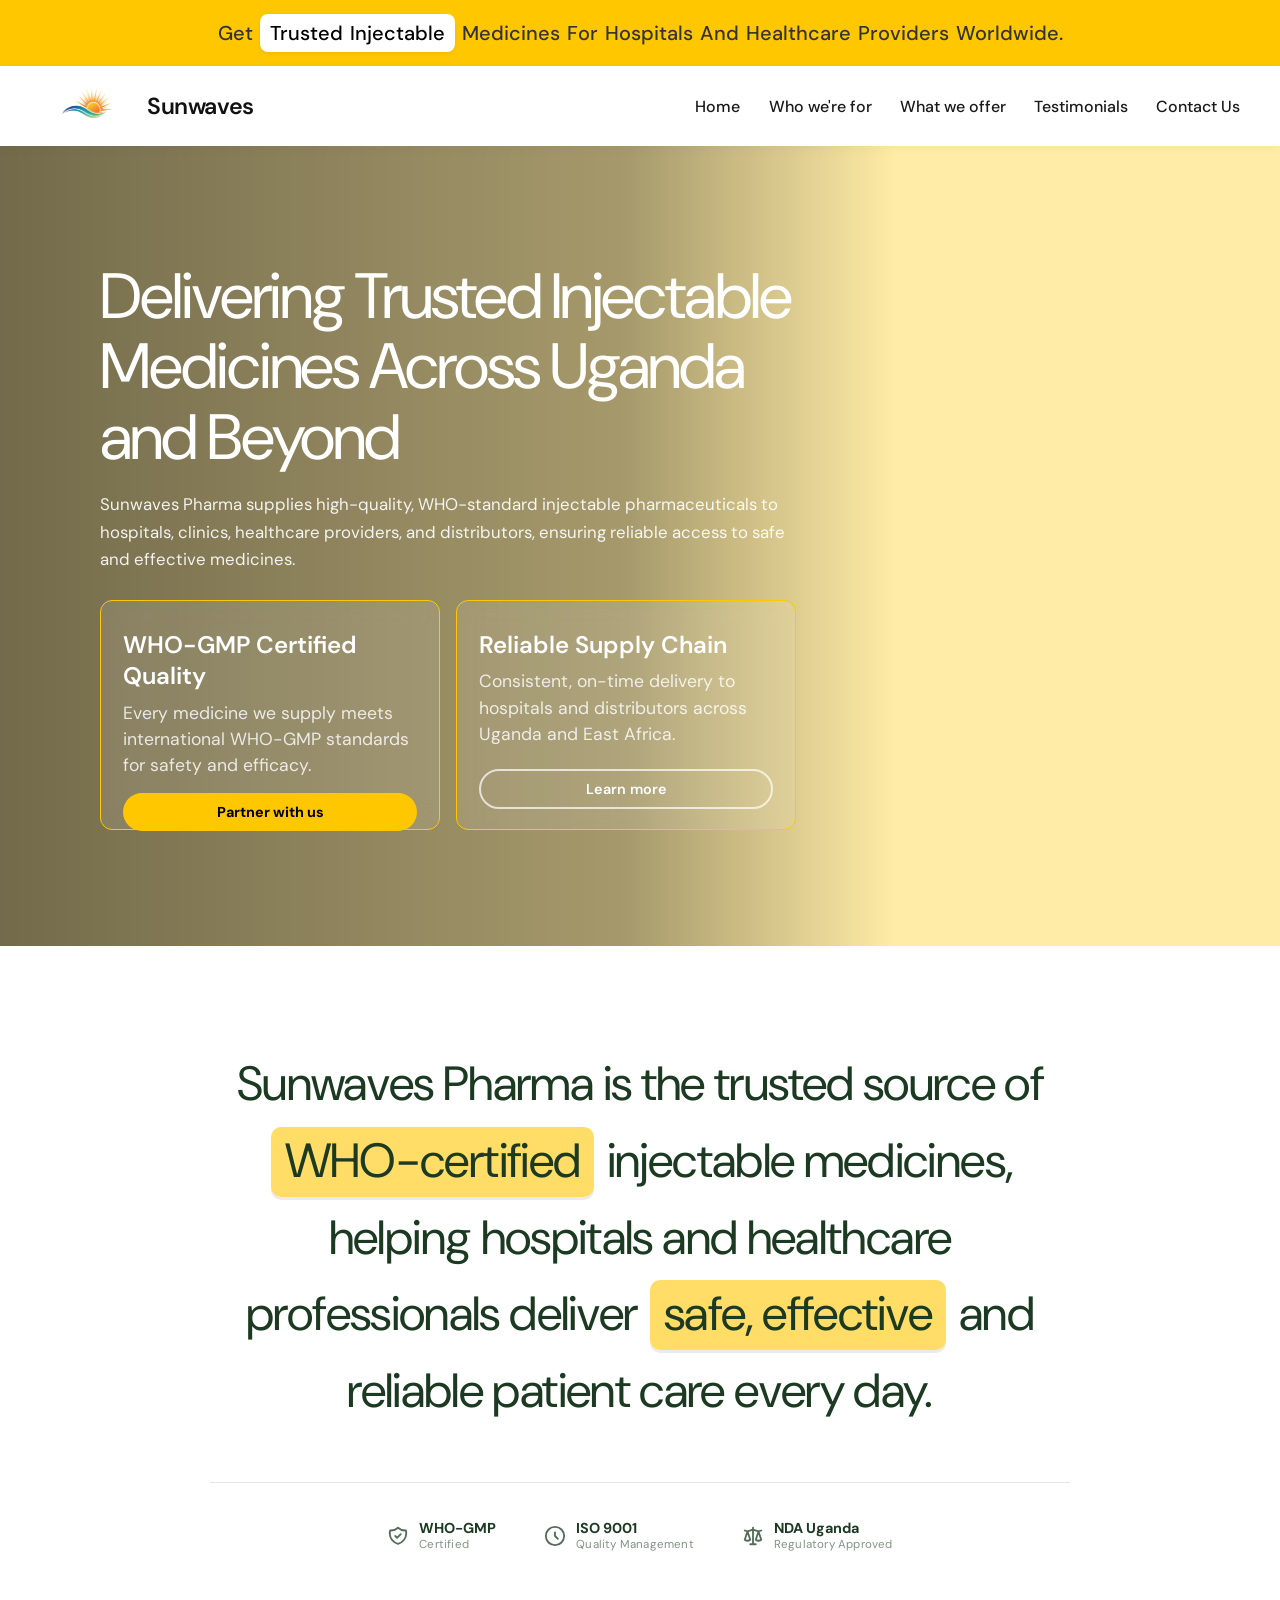
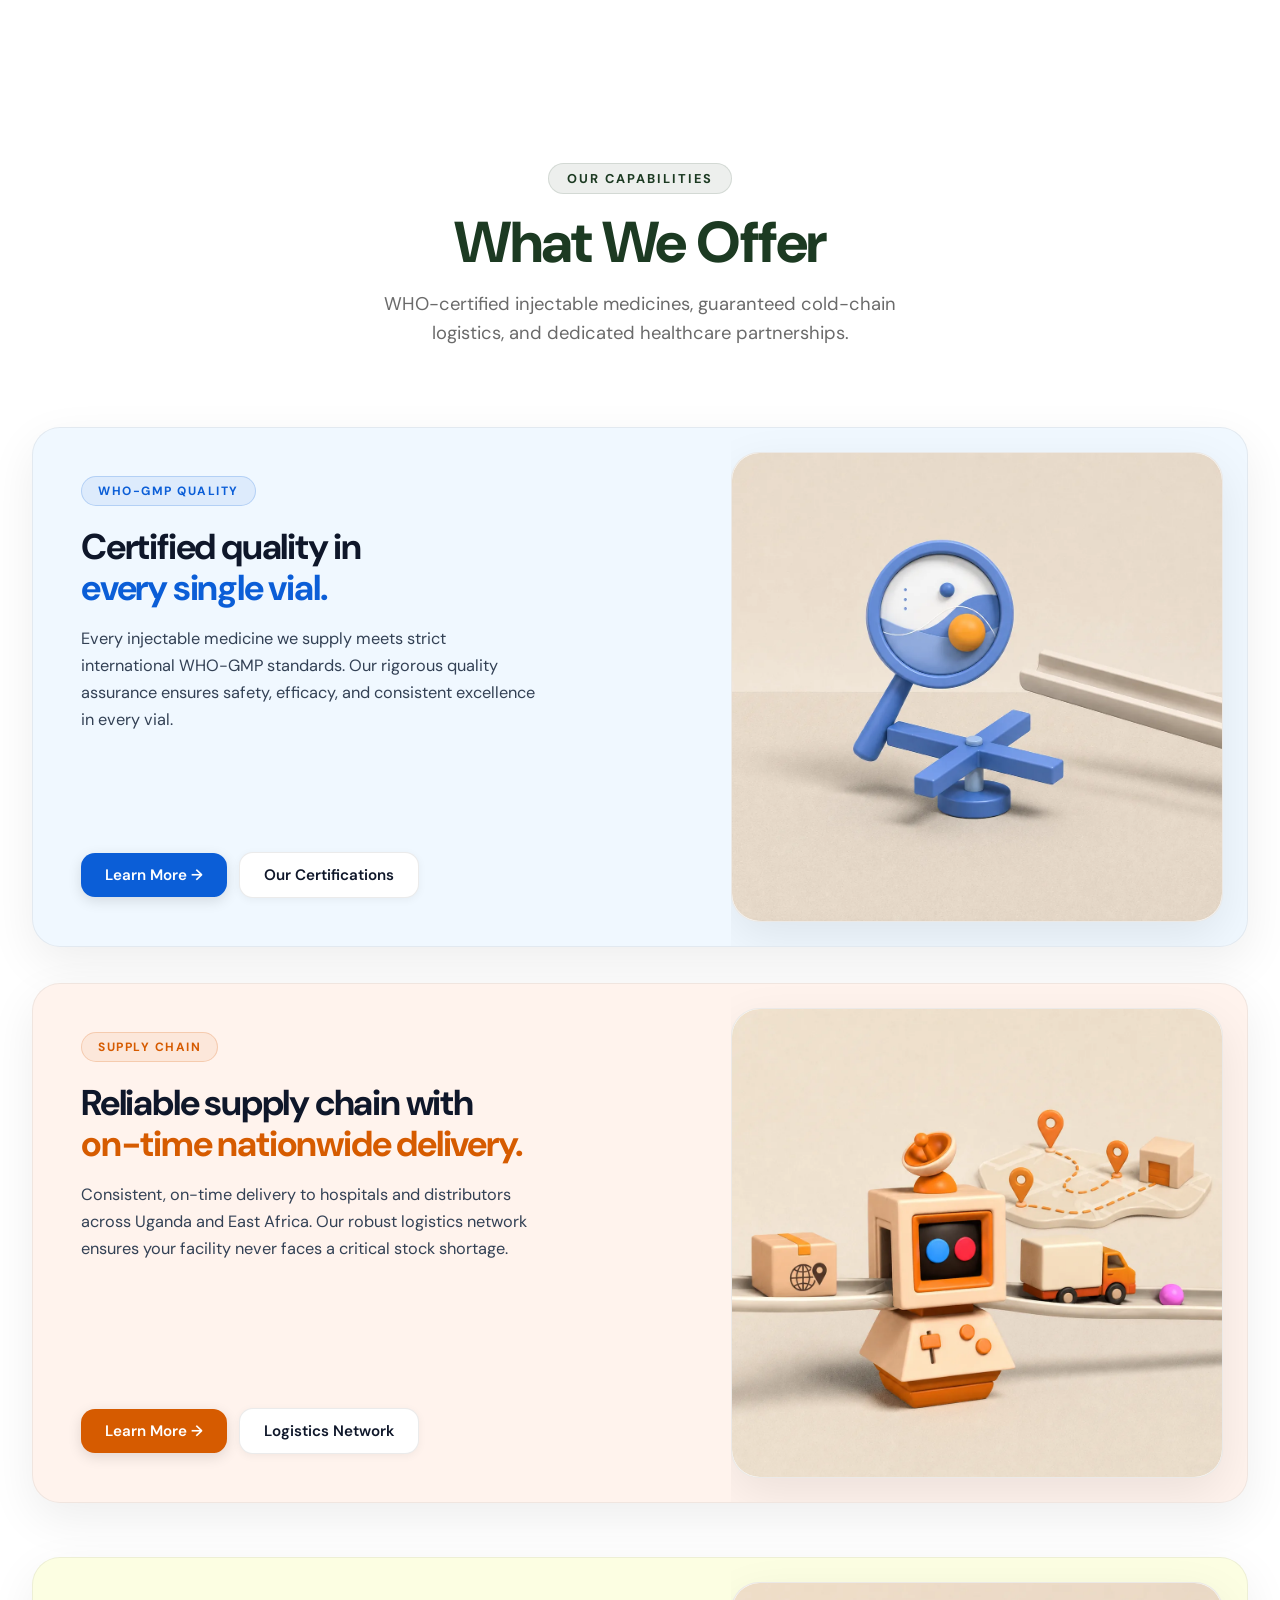
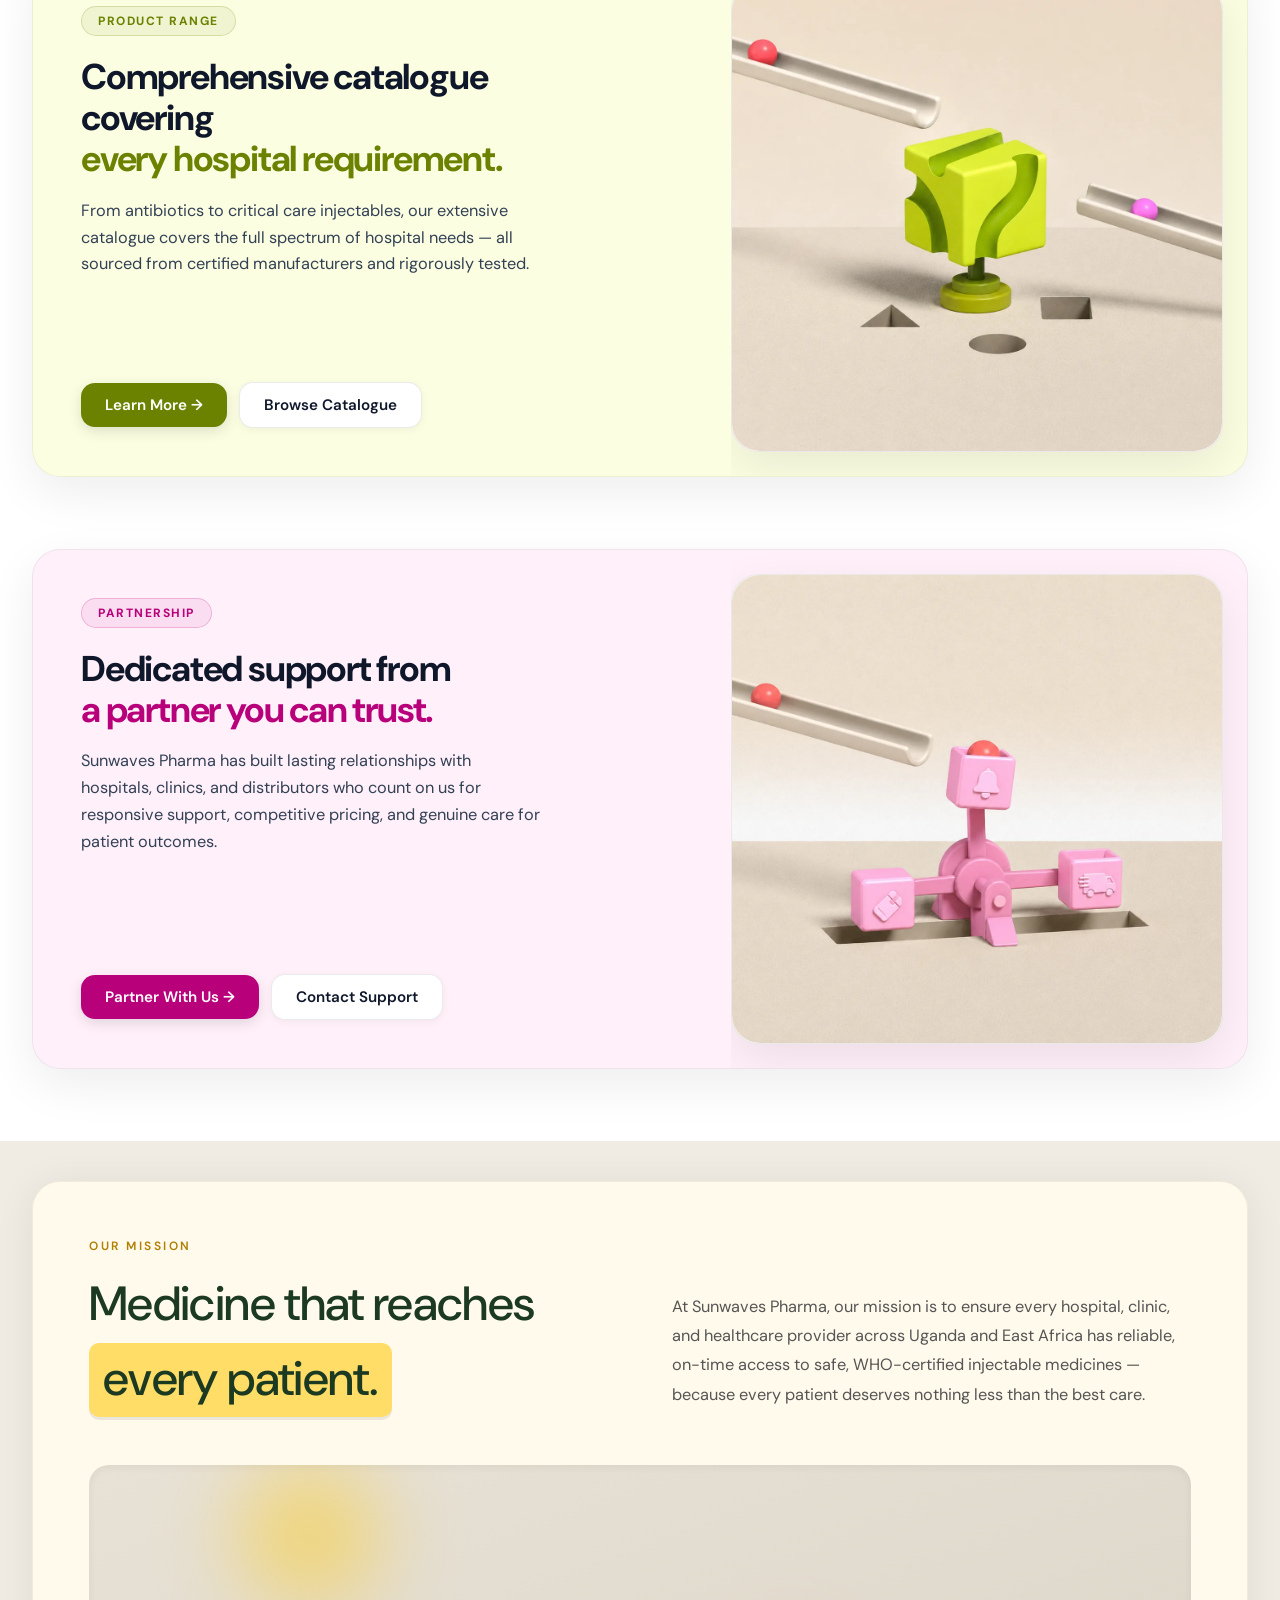
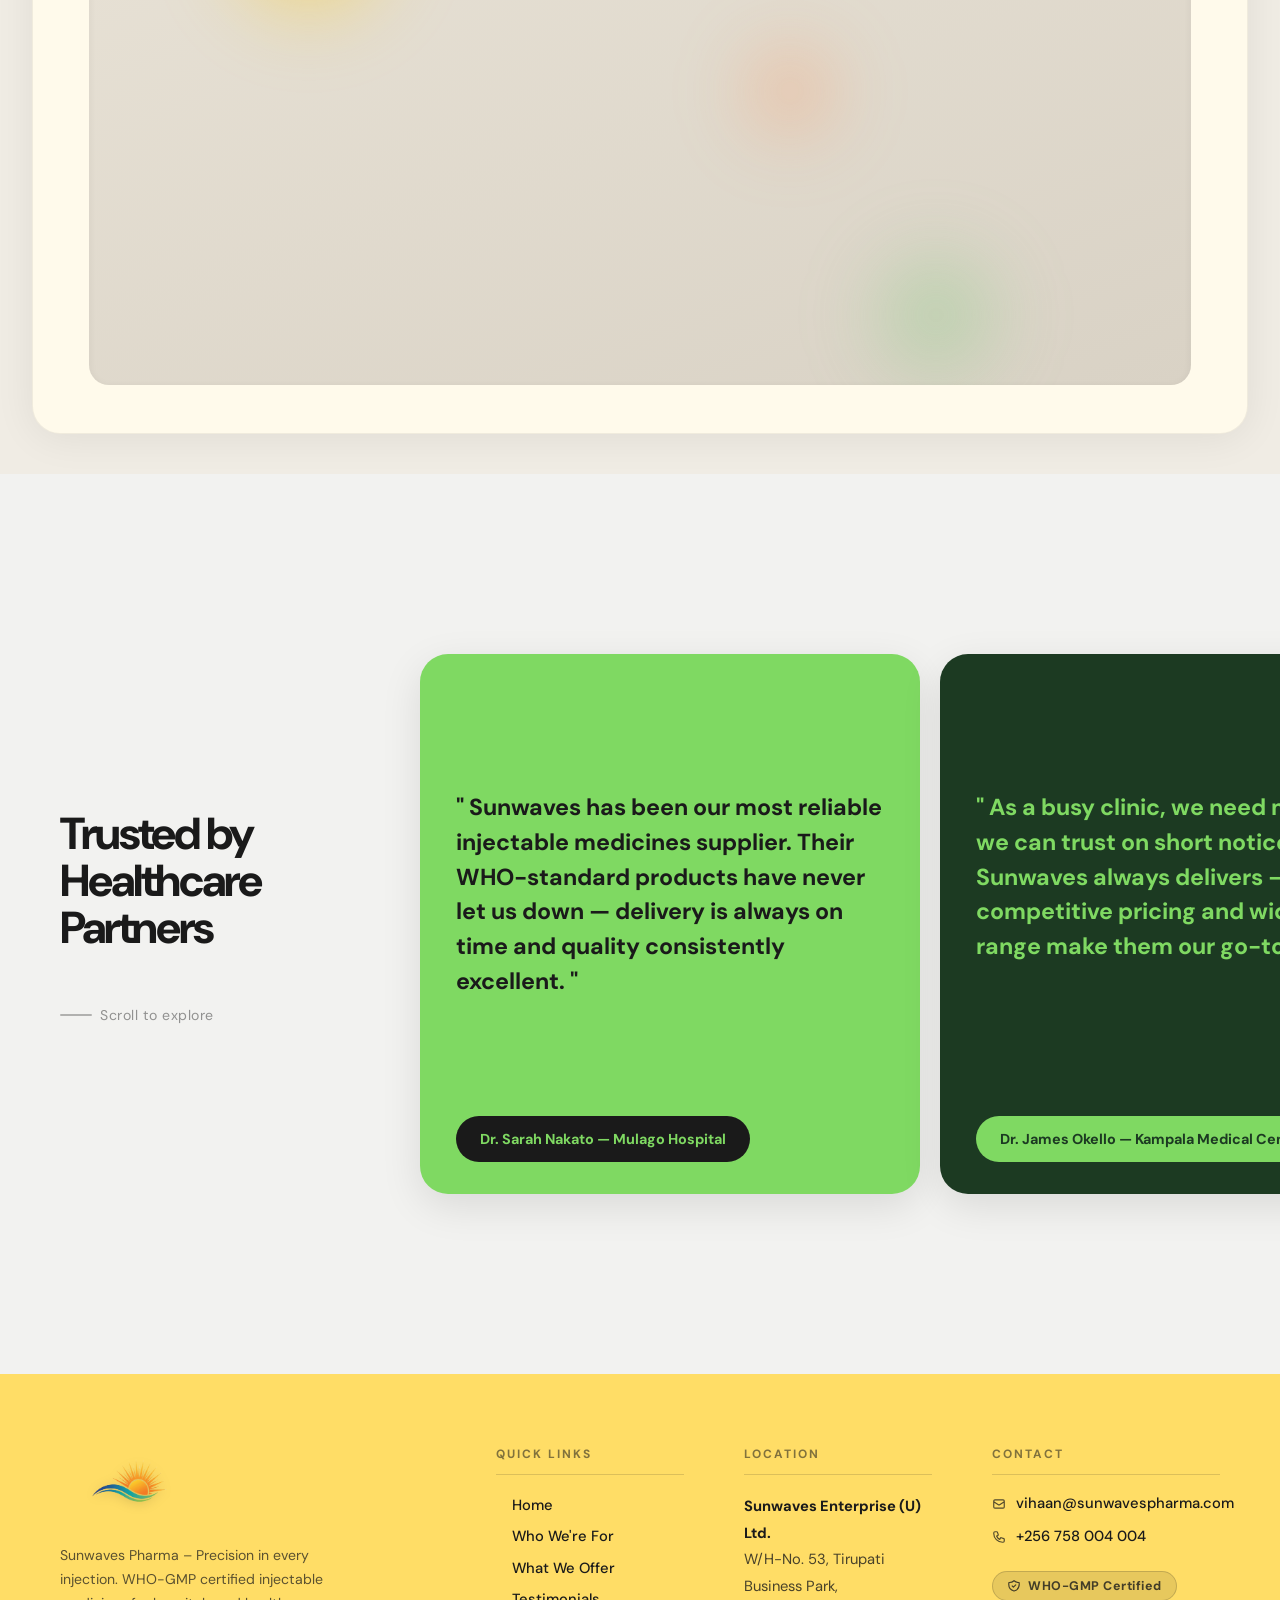
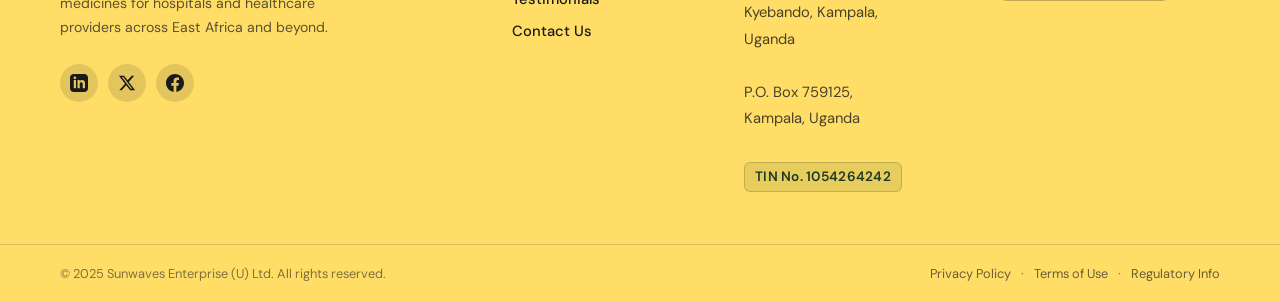
==== commit f7775245: "Seo for searching" ====
--- a/index.html
+++ b/index.html
@@ -6,16 +6,16 @@
     <meta name="viewport" content="width=device-width, initial-scale=1.0" />
     
     <!-- ── Primary SEO Metadata ───────────────────────── -->
-    <title>Sunwaves Uganda Ltd | WHO-GMP Certified Injectable Pharmaceuticals</title>
-    <meta name="title" content="Sunwaves Uganda Ltd | WHO-GMP Certified Injectable Pharmaceuticals" />
+    <title>Sunwaves Pharma | WHO-GMP Certified Injectable Pharmaceuticals</title>
+    <meta name="title" content="Sunwaves Pharma | WHO-GMP Certified Injectable Pharmaceuticals" />
     <meta name="description"
-        content="Sunwaves Uganda Ltd delivers WHO-GMP certified injectable pharmaceutical solutions across Uganda &amp; East Africa. Trusted medicines for hospitals, clinics and distributors." />
+        content="Sunwaves Pharma (Sunwaves Uganda Ltd) delivers WHO-GMP certified injectable pharmaceutical solutions across Uganda &amp; East Africa. Trusted medicines for hospitals, clinics and distributors." />
     <meta name="keywords"
-        content="Sunwaves Uganda Ltd, Sunwaves Enterprise, injectable medicines Uganda, WHO-GMP pharmaceutical supplier, hospital medicine distributors Kampala, pharmaceutical manufacturer Uganda, antibiotic injectables, East Africa pharmaceuticals, Tirupati Business Park Kyebando, sterile injectables" />
-    <meta name="author" content="Sunwaves Enterprise (U) Ltd." />
-    <meta name="publisher" content="Sunwaves Enterprise (U) Ltd." />
+        content="Sunwaves Pharma, Sunwaves Uganda Ltd, Sunwaves Enterprise, injectable medicines Uganda, WHO-GMP pharmaceutical supplier, hospital medicine distributors Kampala, pharmaceutical manufacturer Uganda, antibiotic injectables, East Africa pharmaceuticals, Tirupati Business Park Kyebando, sterile injectables" />
+    <meta name="author" content="Sunwaves Pharma - Sunwaves Enterprise (U) Ltd." />
+    <meta name="publisher" content="Sunwaves Pharma" />
     <meta name="copyright" content="Sunwaves Enterprise (U) Ltd." />
-    <link rel="canonical" href="https://sunwavespharma.com/" />
+    <link rel="canonical" href="https://www.sunwavespharma.com/" />
     
     <!-- ── Search Engine Directives ──────────────────── -->
     <meta name="robots" content="index, follow, max-image-preview:large, max-snippet:-1, max-video-preview:-1" />
@@ -30,27 +30,27 @@
 
     <!-- ── Open Graph / Facebook / LinkedIn / WhatsApp ── -->
     <meta property="og:type" content="website" />
-    <meta property="og:site_name" content="Sunwaves Uganda Ltd" />
-    <meta property="og:url" content="https://sunwavespharma.com/" />
-    <meta property="og:title" content="Sunwaves Uganda Ltd | Precision in Every Injection" />
+    <meta property="og:site_name" content="Sunwaves Pharma" />
+    <meta property="og:url" content="https://www.sunwavespharma.com/" />
+    <meta property="og:title" content="Sunwaves Pharma | Precision in Every Injection" />
     <meta property="og:description"
-        content="WHO-GMP certified injectable pharmaceutical solutions delivering safety, precision, and reliable supply for healthcare providers across Uganda and East Africa." />
-    <meta property="og:image" content="https://sunwavespharma.com/assets/images/logo.png" />
-    <meta property="og:image:secure_url" content="https://sunwavespharma.com/assets/images/logo.png" />
+        content="Sunwaves Pharma delivers WHO-GMP certified injectable pharmaceutical solutions for hospitals, clinics, and distributors across Uganda and East Africa." />
+    <meta property="og:image" content="https://www.sunwavespharma.com/assets/images/logo.png" />
+    <meta property="og:image:secure_url" content="https://www.sunwavespharma.com/assets/images/logo.png" />
     <meta property="og:image:type" content="image/png" />
     <meta property="og:image:width" content="512" />
     <meta property="og:image:height" content="512" />
-    <meta property="og:image:alt" content="Sunwaves Enterprise (U) Ltd. - Precision in Every Injection" />
+    <meta property="og:image:alt" content="Sunwaves Pharma - Precision in Every Injection" />
     <meta property="og:locale" content="en_US" />
 
     <!-- ── Twitter / X Card ──────────────────────────── -->
     <meta name="twitter:card" content="summary_large_image" />
-    <meta name="twitter:url" content="https://sunwavespharma.com/" />
-    <meta name="twitter:title" content="Sunwaves Uganda Ltd | WHO-GMP Certified Injectable Pharmaceuticals" />
+    <meta name="twitter:url" content="https://www.sunwavespharma.com/" />
+    <meta name="twitter:title" content="Sunwaves Pharma | WHO-GMP Certified Injectable Pharmaceuticals" />
     <meta name="twitter:description"
-        content="WHO-GMP certified injectable pharmaceutical solutions delivering safety, precision, and reliable supply for healthcare providers across Uganda and East Africa." />
-    <meta name="twitter:image" content="https://sunwavespharma.com/assets/images/logo.png" />
-    <meta name="twitter:image:alt" content="Sunwaves Enterprise (U) Ltd." />
+        content="Sunwaves Pharma delivers WHO-GMP certified injectable pharmaceutical solutions for hospitals, clinics, and distributors across Uganda and East Africa." />
+    <meta name="twitter:image" content="https://www.sunwavespharma.com/assets/images/logo.png" />
+    <meta name="twitter:image:alt" content="Sunwaves Pharma" />
 
     <!-- ── Mobile App & Browser Theme ───────────────── -->
     <meta name="theme-color" content="#1C3A22" />
@@ -80,22 +80,24 @@
       "@graph": [
         {
           "@type": ["Organization", "MedicalBusiness", "WholesaleStore"],
-          "@id": "https://sunwavespharma.com/#organization",
-          "name": "Sunwaves Enterprise (U) Ltd.",
+          "@id": "https://www.sunwavespharma.com/#organization",
+          "name": "Sunwaves Pharma",
+          "legalName": "Sunwaves Enterprise (U) Ltd.",
           "alternateName": [
+            "Sunwaves Pharma Uganda",
             "Sunwaves Uganda Ltd",
-            "Sunwaves Pharma",
-            "Sunwaves"
-          ],
-          "url": "https://sunwavespharma.com/",
+            "Sunwaves",
+            "Sunwaves Enterprise"
+          ],
+          "url": "https://www.sunwavespharma.com/",
           "logo": {
             "@type": "ImageObject",
-            "@id": "https://sunwavespharma.com/#logo",
-            "url": "https://sunwavespharma.com/assets/images/logo.png",
-            "caption": "Sunwaves Enterprise (U) Ltd."
-          },
-          "image": "https://sunwavespharma.com/assets/images/logo.png",
-          "description": "Sunwaves Uganda Ltd is a leading supplier of WHO-GMP certified injectable pharmaceuticals, delivering trusted, safe, and quality medicines to hospitals, clinics, and distributors across Uganda and East Africa.",
+            "@id": "https://www.sunwavespharma.com/#logo",
+            "url": "https://www.sunwavespharma.com/assets/images/logo.png",
+            "caption": "Sunwaves Pharma Logo"
+          },
+          "image": "https://www.sunwavespharma.com/assets/images/logo.png",
+          "description": "Sunwaves Pharma (Sunwaves Uganda Ltd) is a premier supplier of WHO-GMP certified injectable pharmaceuticals, delivering trusted, safe, and quality medicines to hospitals, clinics, and distributors across Uganda and East Africa.",
           "telephone": "+256758004004",
           "email": "vihaan@sunwavespharma.com",
           "taxID": "1054264242",
@@ -130,6 +132,7 @@
             }
           ],
           "knowsAbout": [
+            "Sunwaves Pharma",
             "Injectable Pharmaceuticals",
             "Hospital Medicine Supply",
             "Cold-Chain Logistics",
@@ -149,32 +152,33 @@
         },
         {
           "@type": "WebSite",
-          "@id": "https://sunwavespharma.com/#website",
-          "url": "https://sunwavespharma.com/",
-          "name": "Sunwaves Uganda Ltd",
-          "description": "WHO-GMP Certified Injectable Pharmaceuticals Across Uganda and East Africa",
+          "@id": "https://www.sunwavespharma.com/#website",
+          "url": "https://www.sunwavespharma.com/",
+          "name": "Sunwaves Pharma",
+          "alternateName": "Sunwaves Uganda Ltd",
+          "description": "Sunwaves Pharma - WHO-GMP Certified Injectable Pharmaceuticals Across Uganda and East Africa",
           "publisher": {
-            "@id": "https://sunwavespharma.com/#organization"
+            "@id": "https://www.sunwavespharma.com/#organization"
           },
           "inLanguage": "en-US"
         },
         {
           "@type": "MedicalWebPage",
-          "@id": "https://sunwavespharma.com/#webpage",
-          "url": "https://sunwavespharma.com/",
-          "name": "Sunwaves Uganda Ltd – Precision in Every Injection",
+          "@id": "https://www.sunwavespharma.com/#webpage",
+          "url": "https://www.sunwavespharma.com/",
+          "name": "Sunwaves Pharma | WHO-GMP Certified Injectable Pharmaceuticals",
           "isPartOf": {
-            "@id": "https://sunwavespharma.com/#website"
+            "@id": "https://www.sunwavespharma.com/#website"
           },
           "about": {
-            "@id": "https://sunwavespharma.com/#organization"
-          },
-          "description": "Sunwaves Uganda Ltd delivers WHO-GMP certified injectable pharmaceutical solutions with unmatched quality, safety and precision for better patient outcomes worldwide.",
+            "@id": "https://www.sunwavespharma.com/#organization"
+          },
+          "description": "Sunwaves Pharma delivers WHO-GMP certified injectable pharmaceutical solutions with unmatched quality, safety and precision for better patient outcomes in Uganda and East Africa.",
           "inLanguage": "en-US"
         },
         {
           "@type": "ItemList",
-          "name": "Sunwaves Injectable Capabilities & Services",
+          "name": "Sunwaves Pharma Injectable Capabilities & Services",
           "itemListElement": [
             {
               "@type": "ListItem",
@@ -231,8 +235,8 @@
     <!-- ── Noscript Fallback for Search Engine Crawlers ─ -->
     <noscript>
         <section style="padding:40px 20px;max-width:1200px;margin:0 auto;font-family:sans-serif;line-height:1.6;">
-            <h1>Sunwaves Uganda Ltd – Precision in Every Injection</h1>
-            <p>Sunwaves Enterprise (U) Ltd. is a premier supplier and distributor of WHO-GMP certified injectable pharmaceutical solutions across Uganda and East Africa. Sourcing and delivering trusted injectable medicines to hospitals, clinics, healthcare institutions, and regional medical distributors.</p>
+            <h1>Sunwaves Pharma – Precision in Every Injection</h1>
+            <p>Sunwaves Pharma (Sunwaves Enterprise (U) Ltd. / Sunwaves Uganda Ltd) is a premier supplier and distributor of WHO-GMP certified injectable pharmaceutical solutions across Uganda and East Africa. Sourcing and delivering trusted injectable medicines to hospitals, clinics, healthcare institutions, and regional medical distributors.</p>
             <h2>Our Certifications &amp; Standards</h2>
             <ul>
                 <li>WHO-GMP Certified Quality</li>
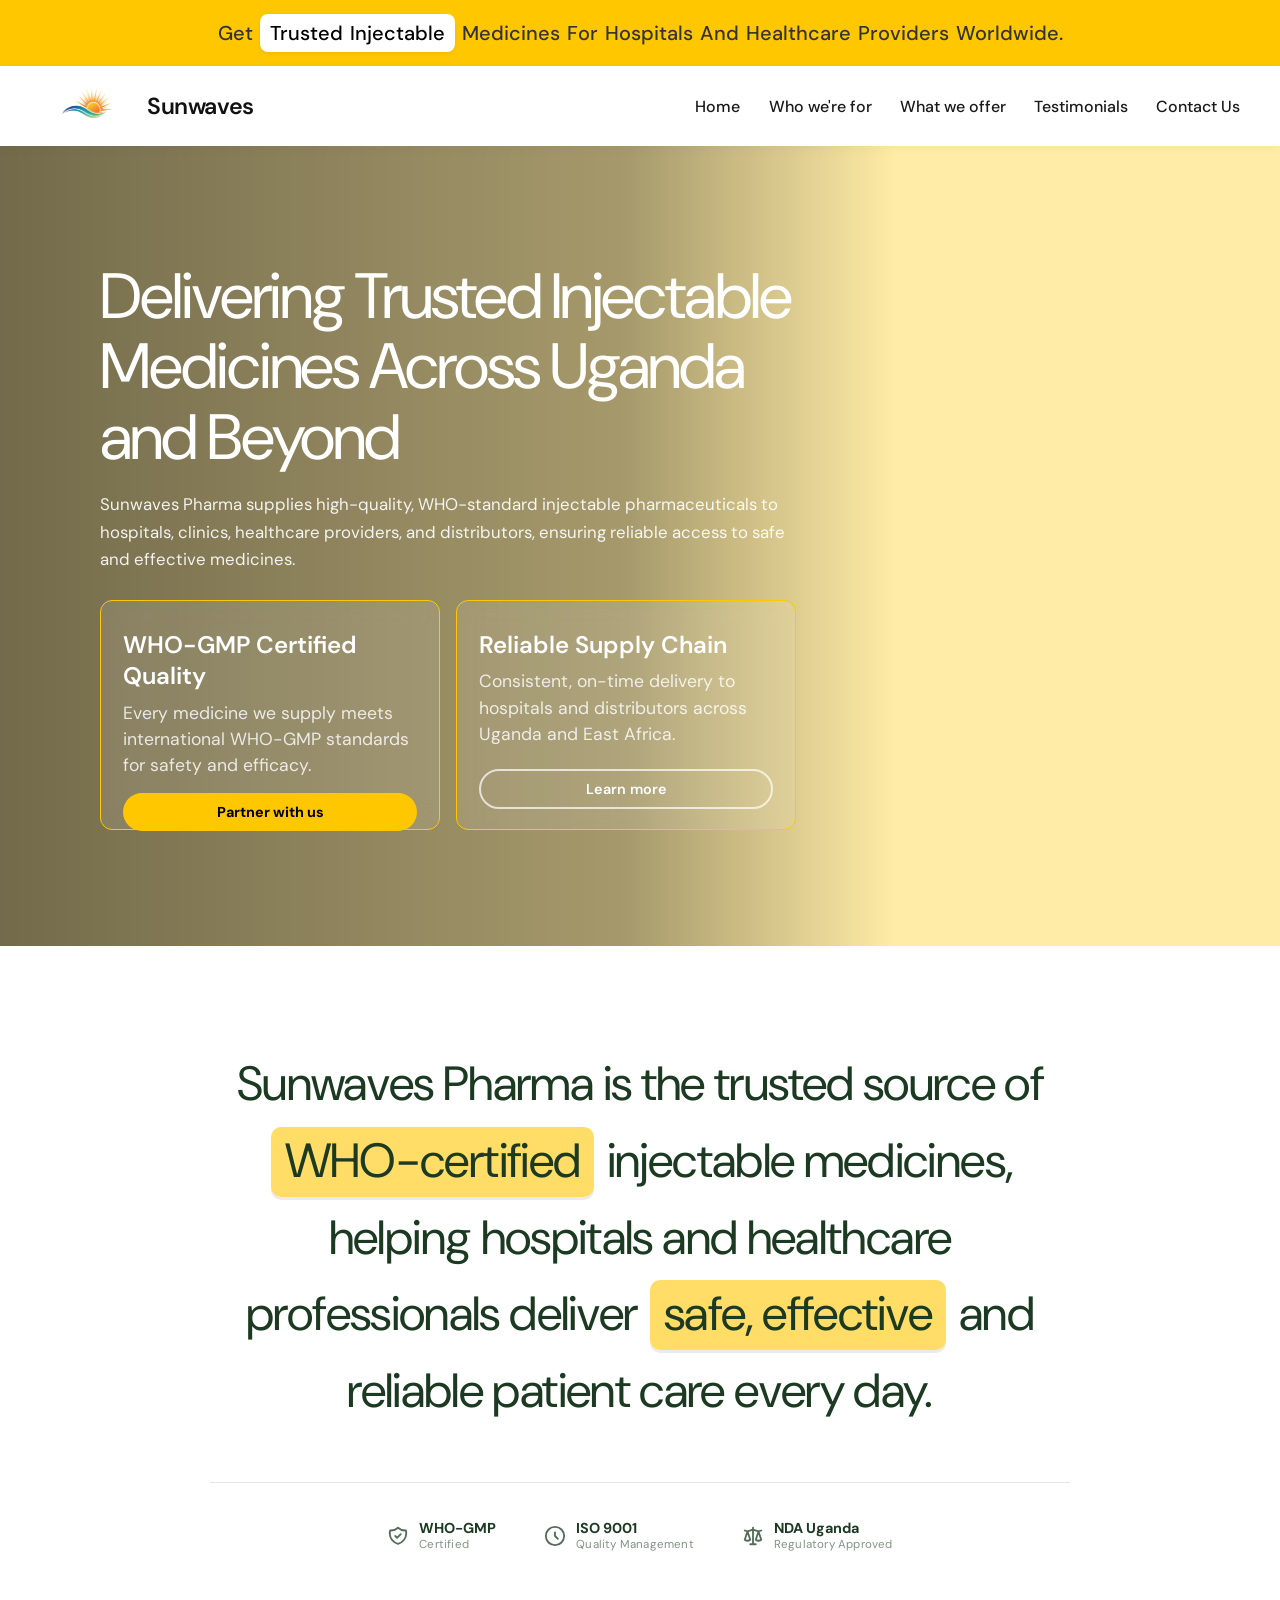
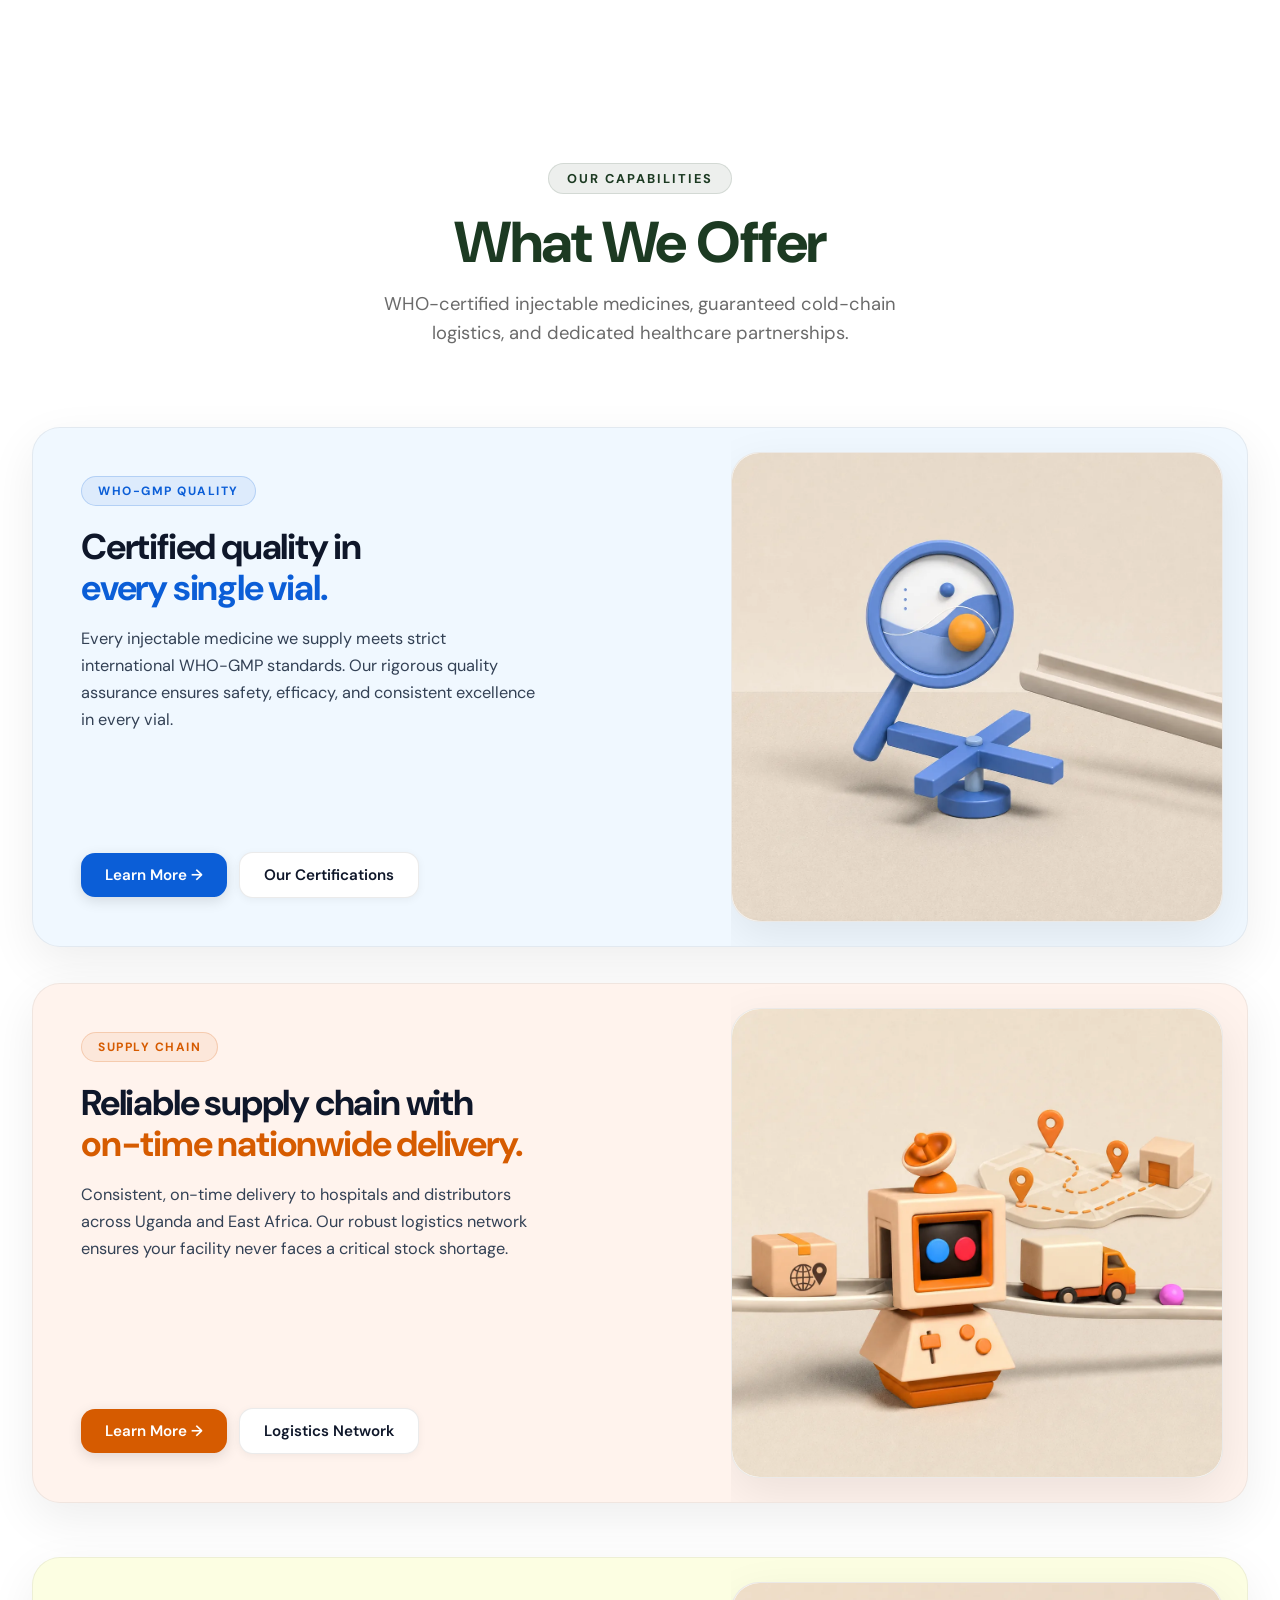
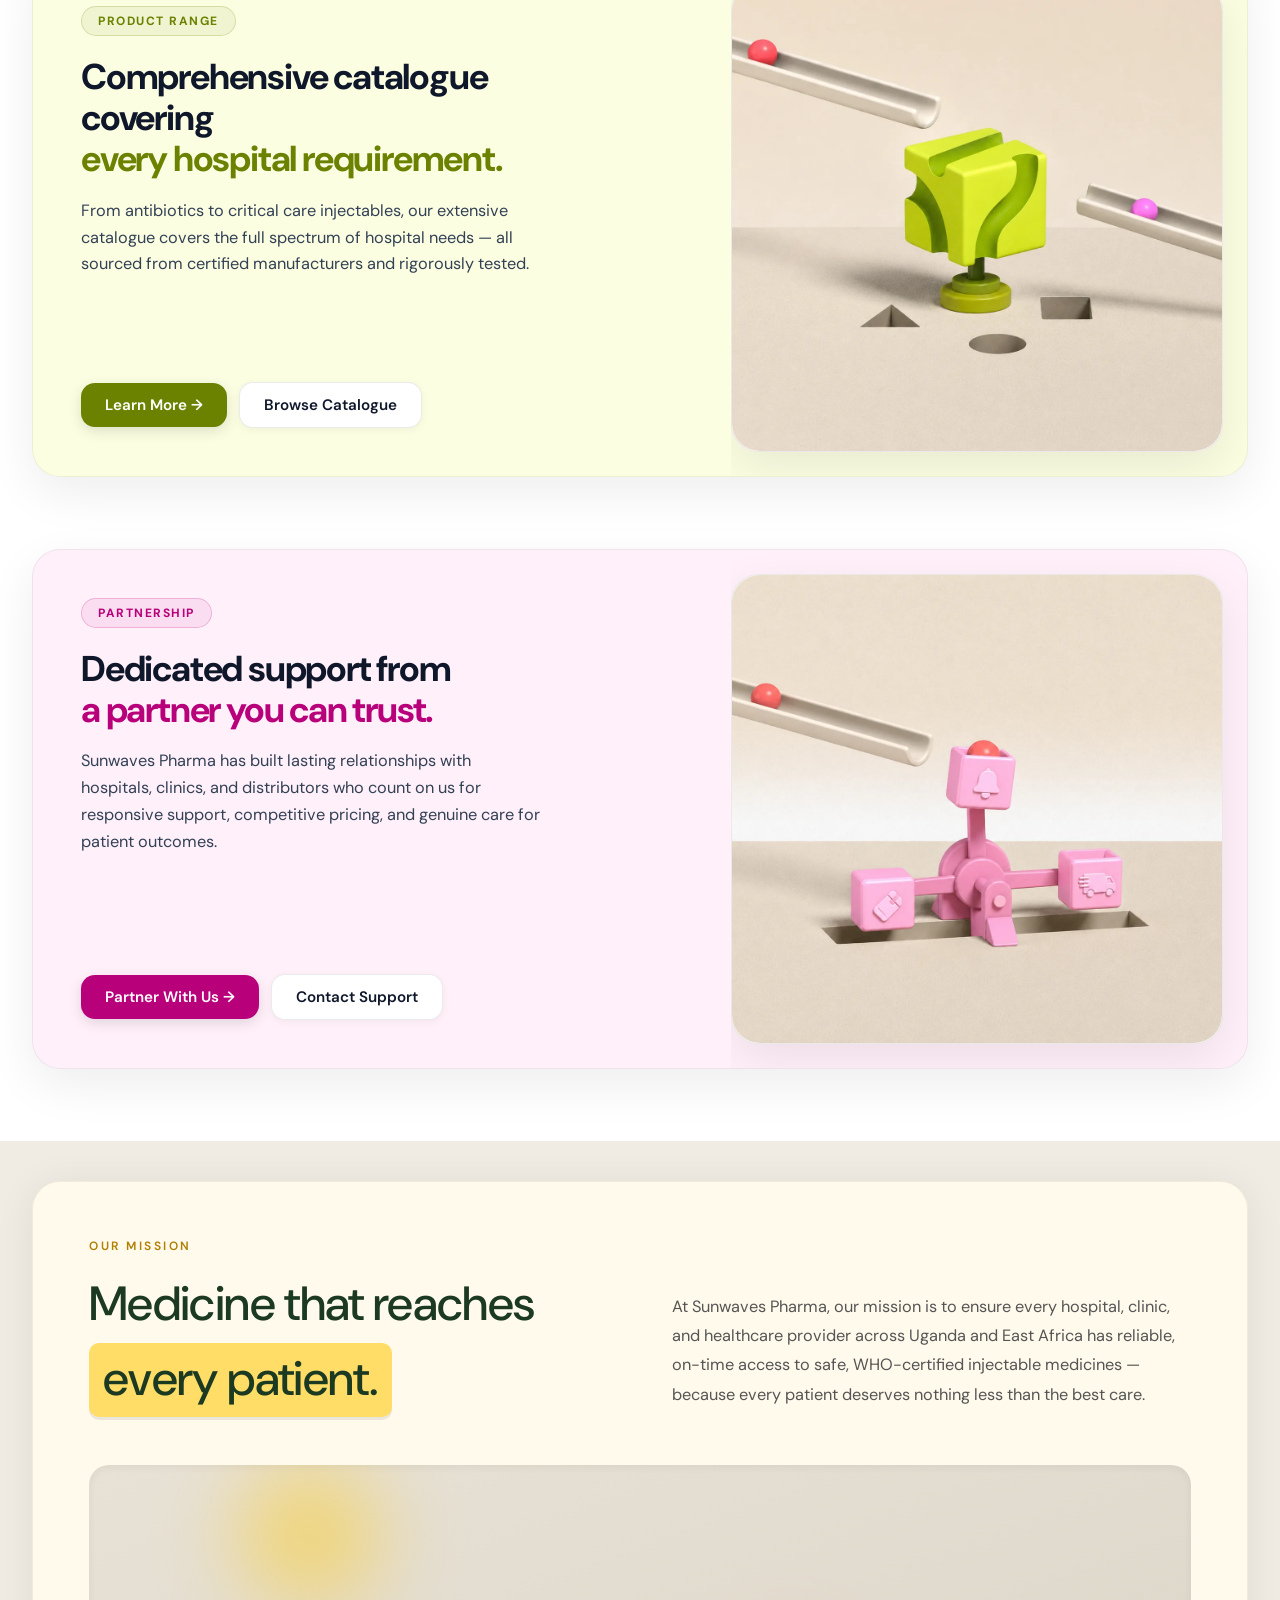
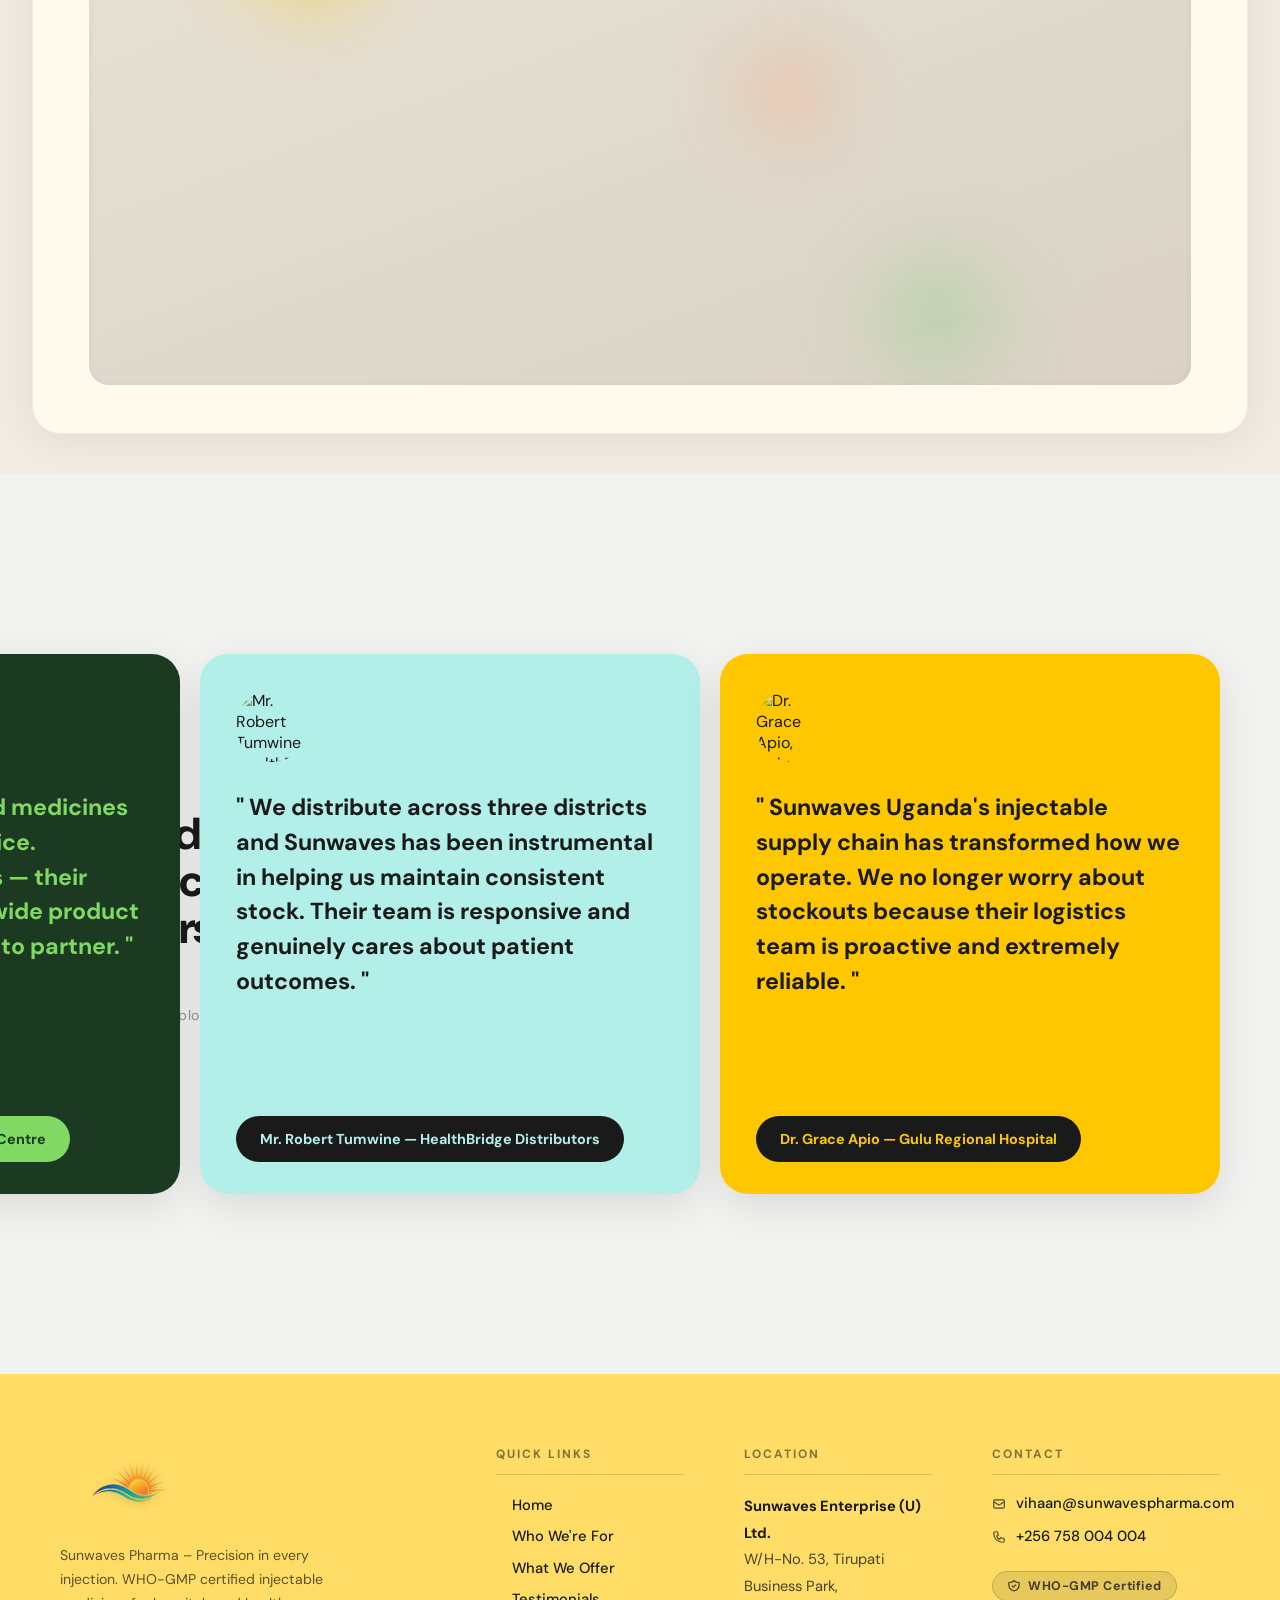
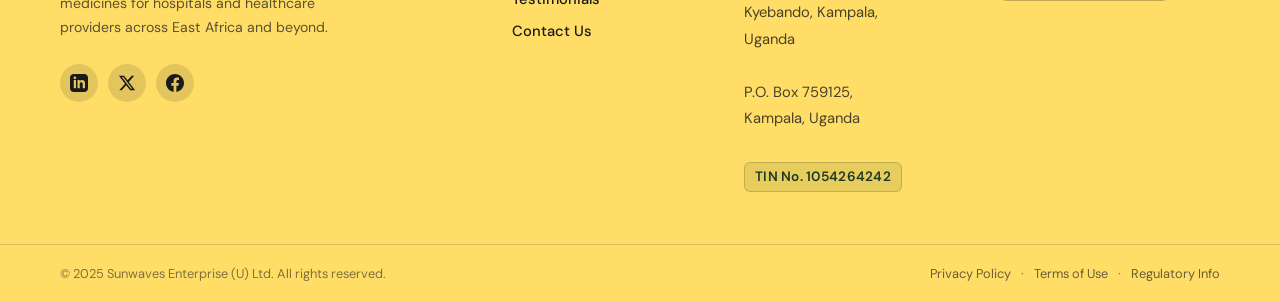
==== commit dd17a4d0: "Meta Tag" ====
--- a/index.html
+++ b/index.html
@@ -14,6 +14,7 @@
         content="Sunwaves Pharma, Sunwaves Uganda Ltd, Sunwaves Enterprise, injectable medicines Uganda, WHO-GMP pharmaceutical supplier, hospital medicine distributors Kampala, pharmaceutical manufacturer Uganda, antibiotic injectables, East Africa pharmaceuticals, Tirupati Business Park Kyebando, sterile injectables" />
     <meta name="author" content="Sunwaves Pharma - Sunwaves Enterprise (U) Ltd." />
     <meta name="publisher" content="Sunwaves Pharma" />
+    <meta name="google-site-verification" content="w9T5Rcf_VnlZ_dqaDysh4GlEJMriZjlx5jYMb9Ge8BQ" />
     <meta name="copyright" content="Sunwaves Enterprise (U) Ltd." />
     <link rel="canonical" href="https://www.sunwavespharma.com/" />
     
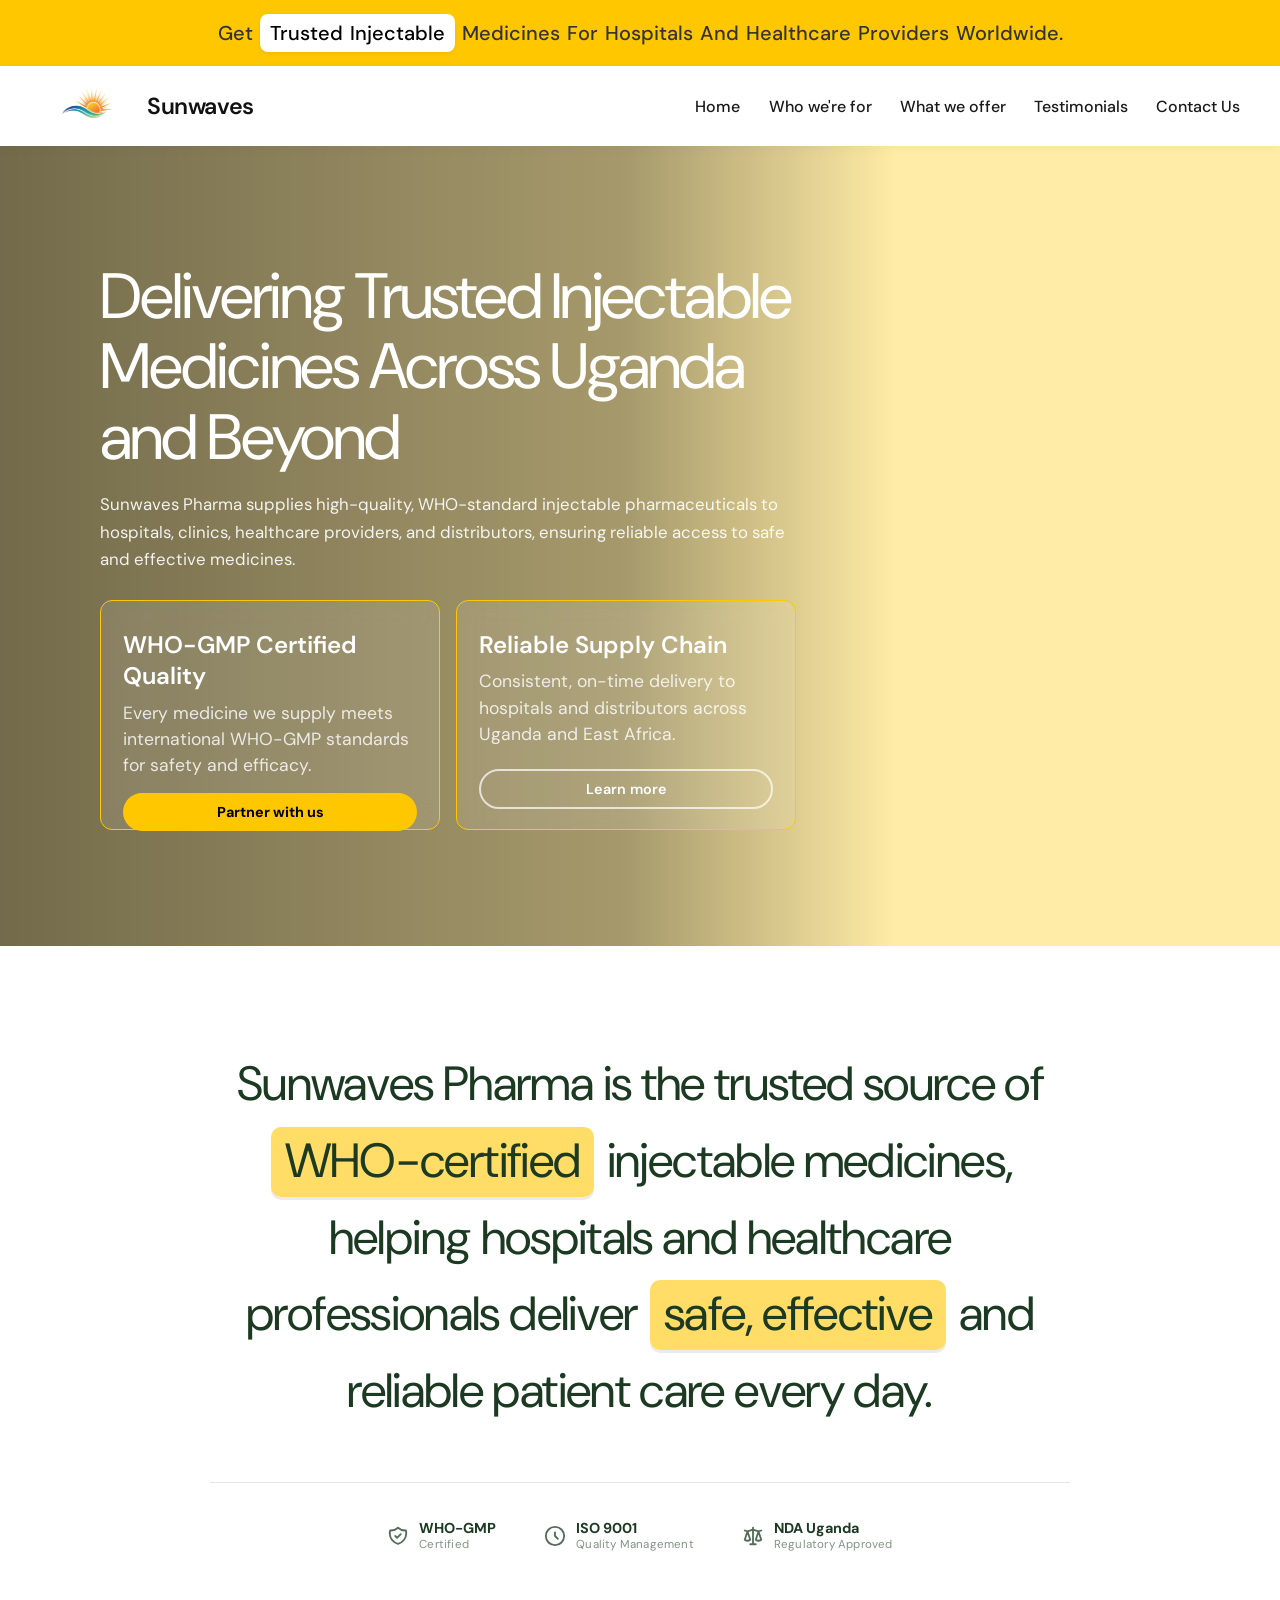
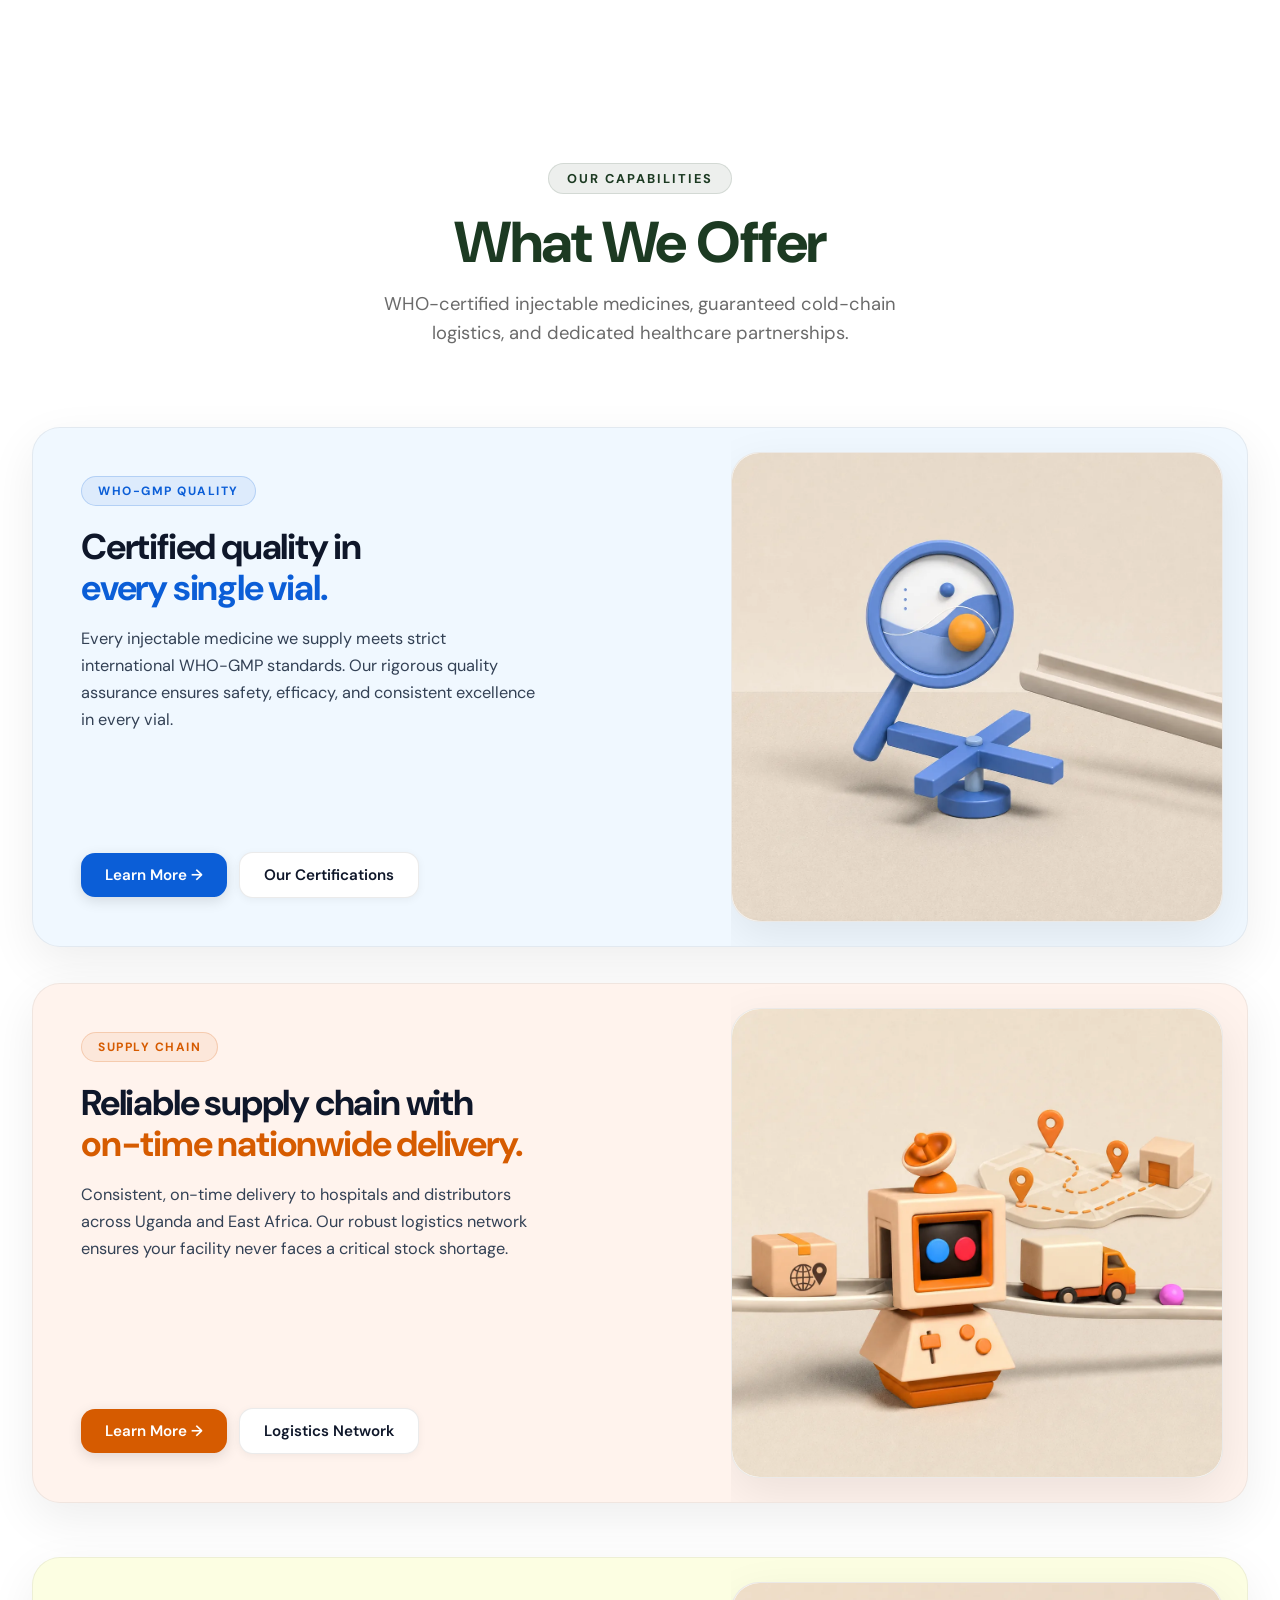
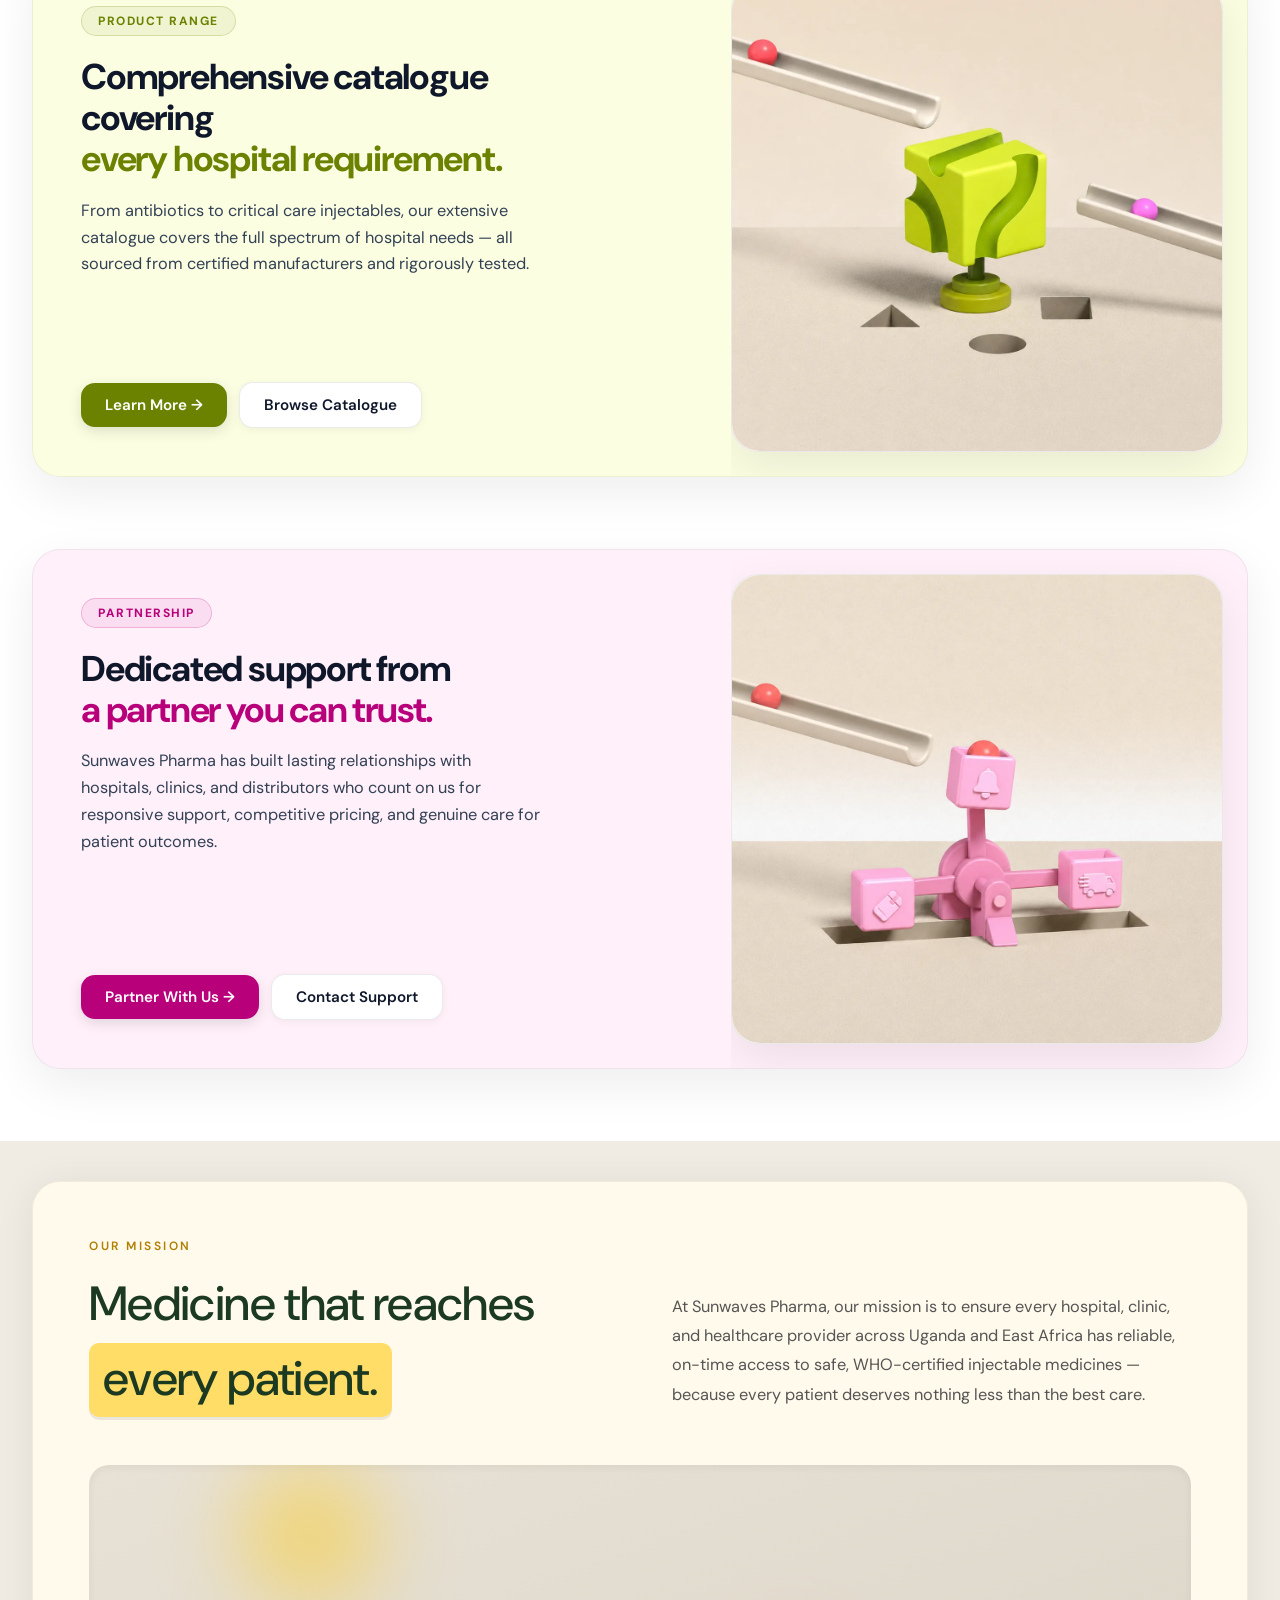
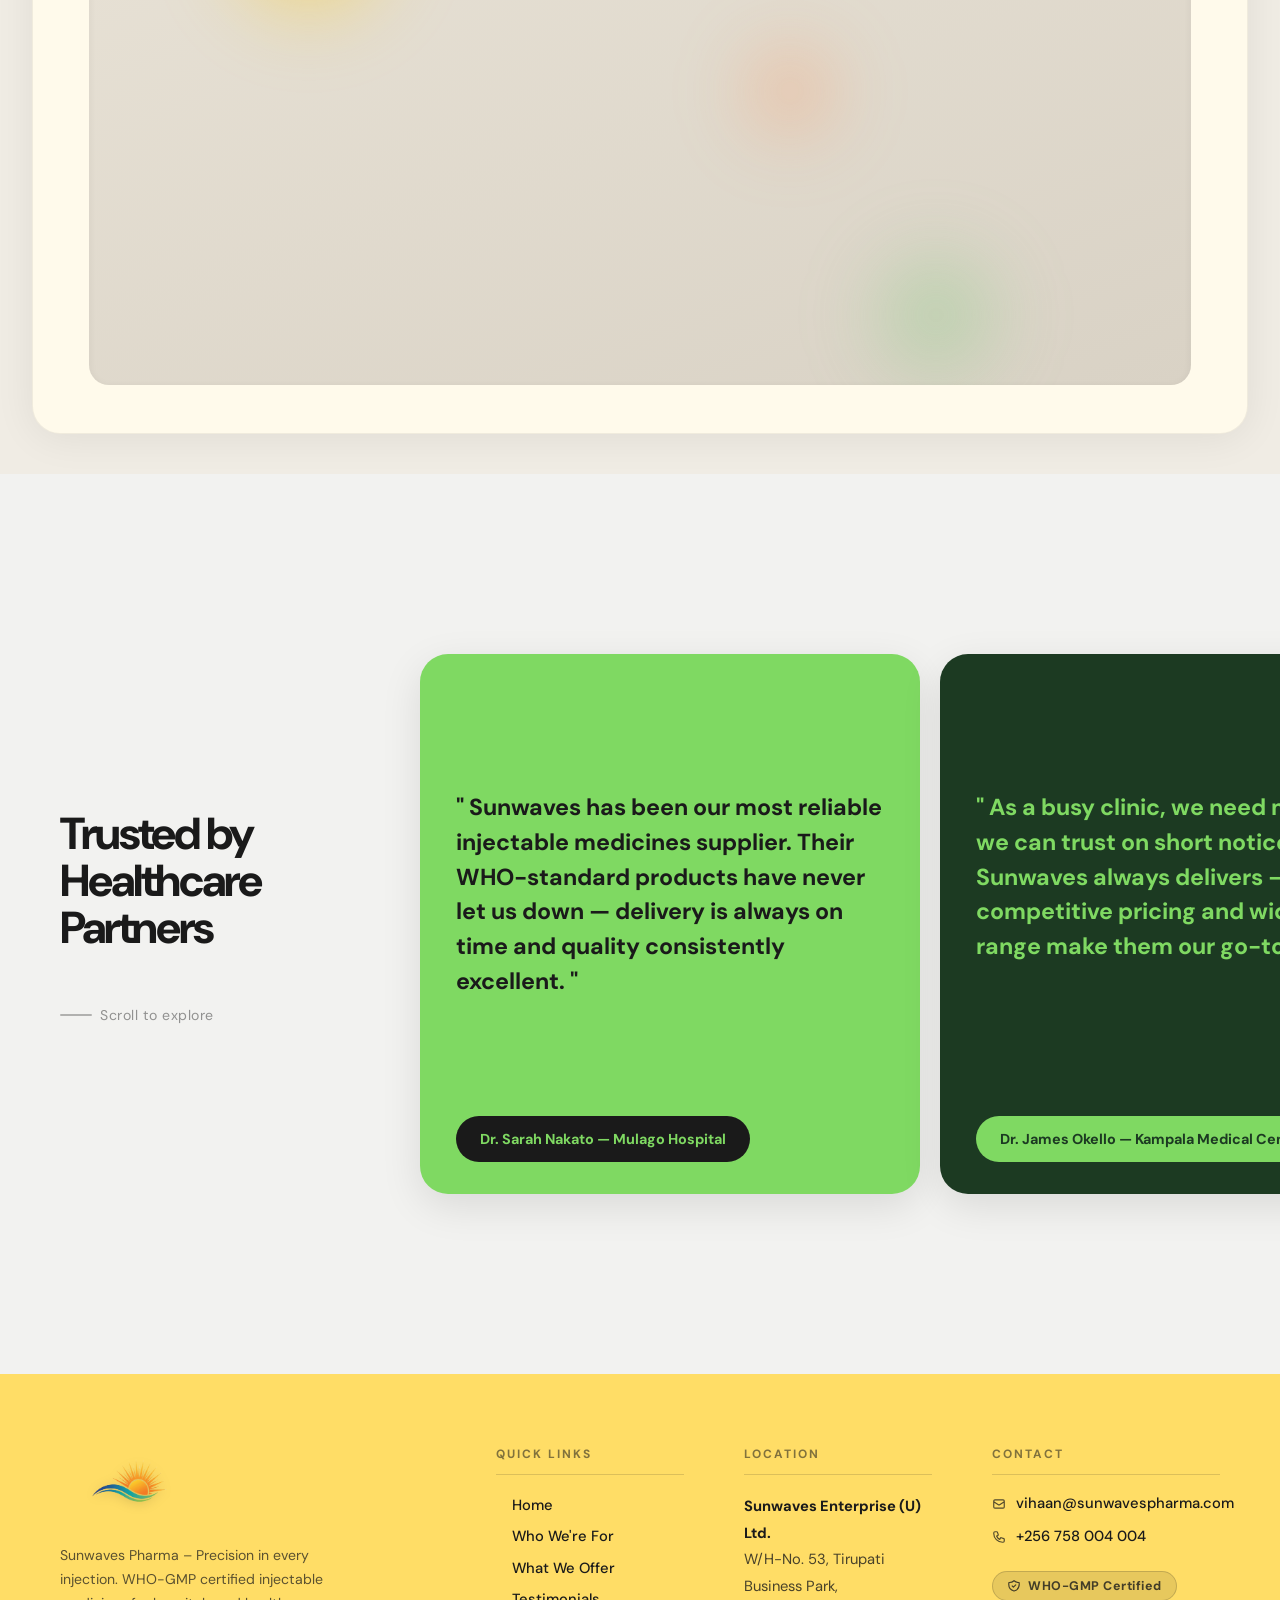
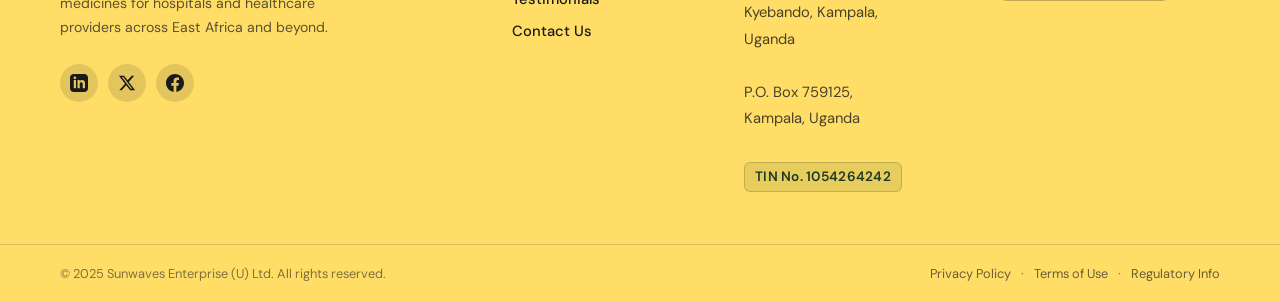
==== commit cdddefb3: "ico logo" ====
--- a/index.html
+++ b/index.html
@@ -57,10 +57,13 @@
     <meta name="theme-color" content="#1C3A22" />
     <meta name="format-detection" content="telephone=yes" />
 
-    <!-- ── Favicon & App Icons ───────────────────────── -->
-    <link rel="icon" type="image/png" href="assets/images/logo.png" />
+    <!-- ── Favicon & App Icons (Google Search & Multi-device) ── -->
+    <link rel="icon" type="image/x-icon" href="favicon.ico" sizes="any" />
+    <link rel="icon" type="image/png" sizes="48x48" href="favicon-48x48.png" />
+    <link rel="icon" type="image/png" sizes="96x96" href="favicon-96x96.png" />
+    <link rel="icon" type="image/png" sizes="192x192" href="favicon-192x192.png" />
+    <link rel="apple-touch-icon" sizes="180x180" href="apple-touch-icon.png" />
     <link rel="shortcut icon" href="favicon.ico" type="image/x-icon" />
-    <link rel="apple-touch-icon" href="assets/images/logo.png" />
 
     <!-- ── DNS Prefetch & Resource Preconnects ───────── -->
     <link rel="preconnect" href="https://fonts.googleapis.com" />
@@ -94,10 +97,13 @@
           "logo": {
             "@type": "ImageObject",
             "@id": "https://www.sunwavespharma.com/#logo",
-            "url": "https://www.sunwavespharma.com/assets/images/logo.png",
+            "url": "https://www.sunwavespharma.com/assets/images/logo-square.png",
+            "contentUrl": "https://www.sunwavespharma.com/assets/images/logo-square.png",
+            "width": 512,
+            "height": 512,
             "caption": "Sunwaves Pharma Logo"
           },
-          "image": "https://www.sunwavespharma.com/assets/images/logo.png",
+          "image": "https://www.sunwavespharma.com/assets/images/logo-square.png",
           "description": "Sunwaves Pharma (Sunwaves Uganda Ltd) is a premier supplier of WHO-GMP certified injectable pharmaceuticals, delivering trusted, safe, and quality medicines to hospitals, clinics, and distributors across Uganda and East Africa.",
           "telephone": "+256758004004",
           "email": "vihaan@sunwavespharma.com",
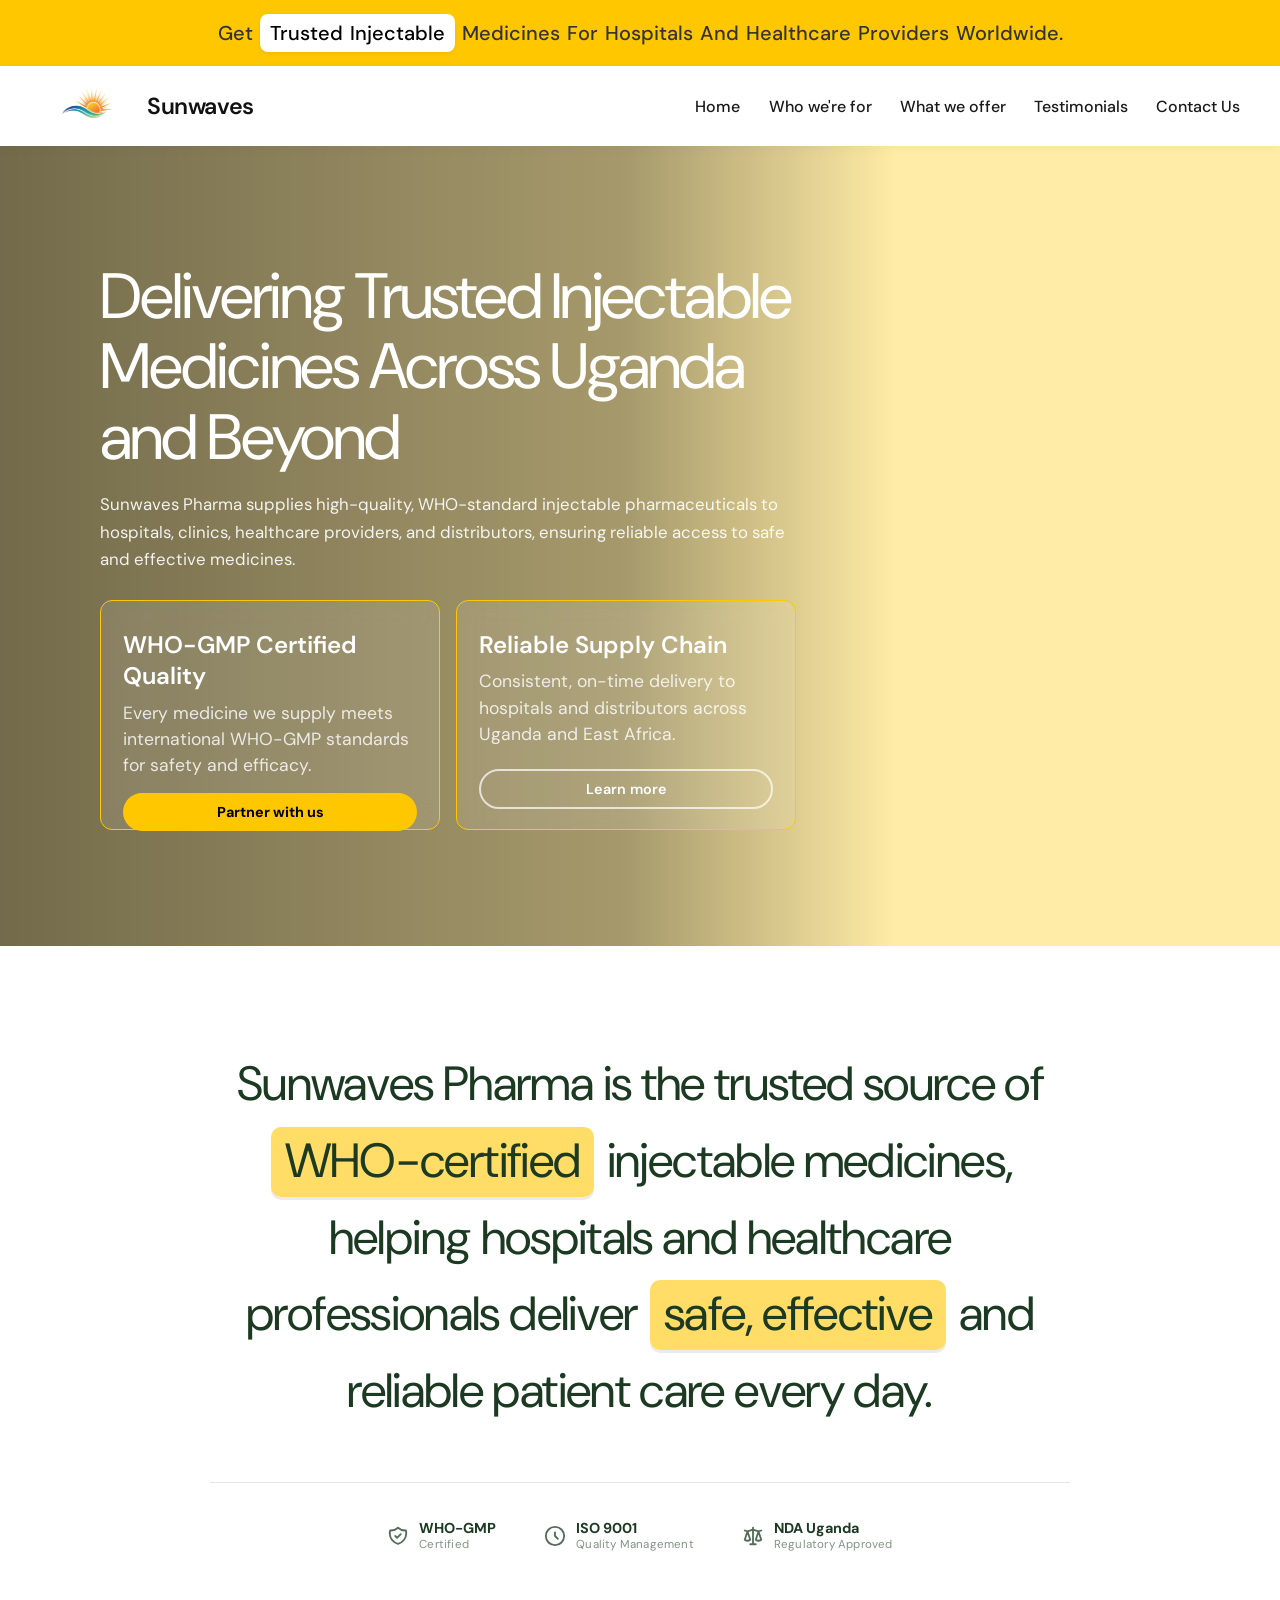
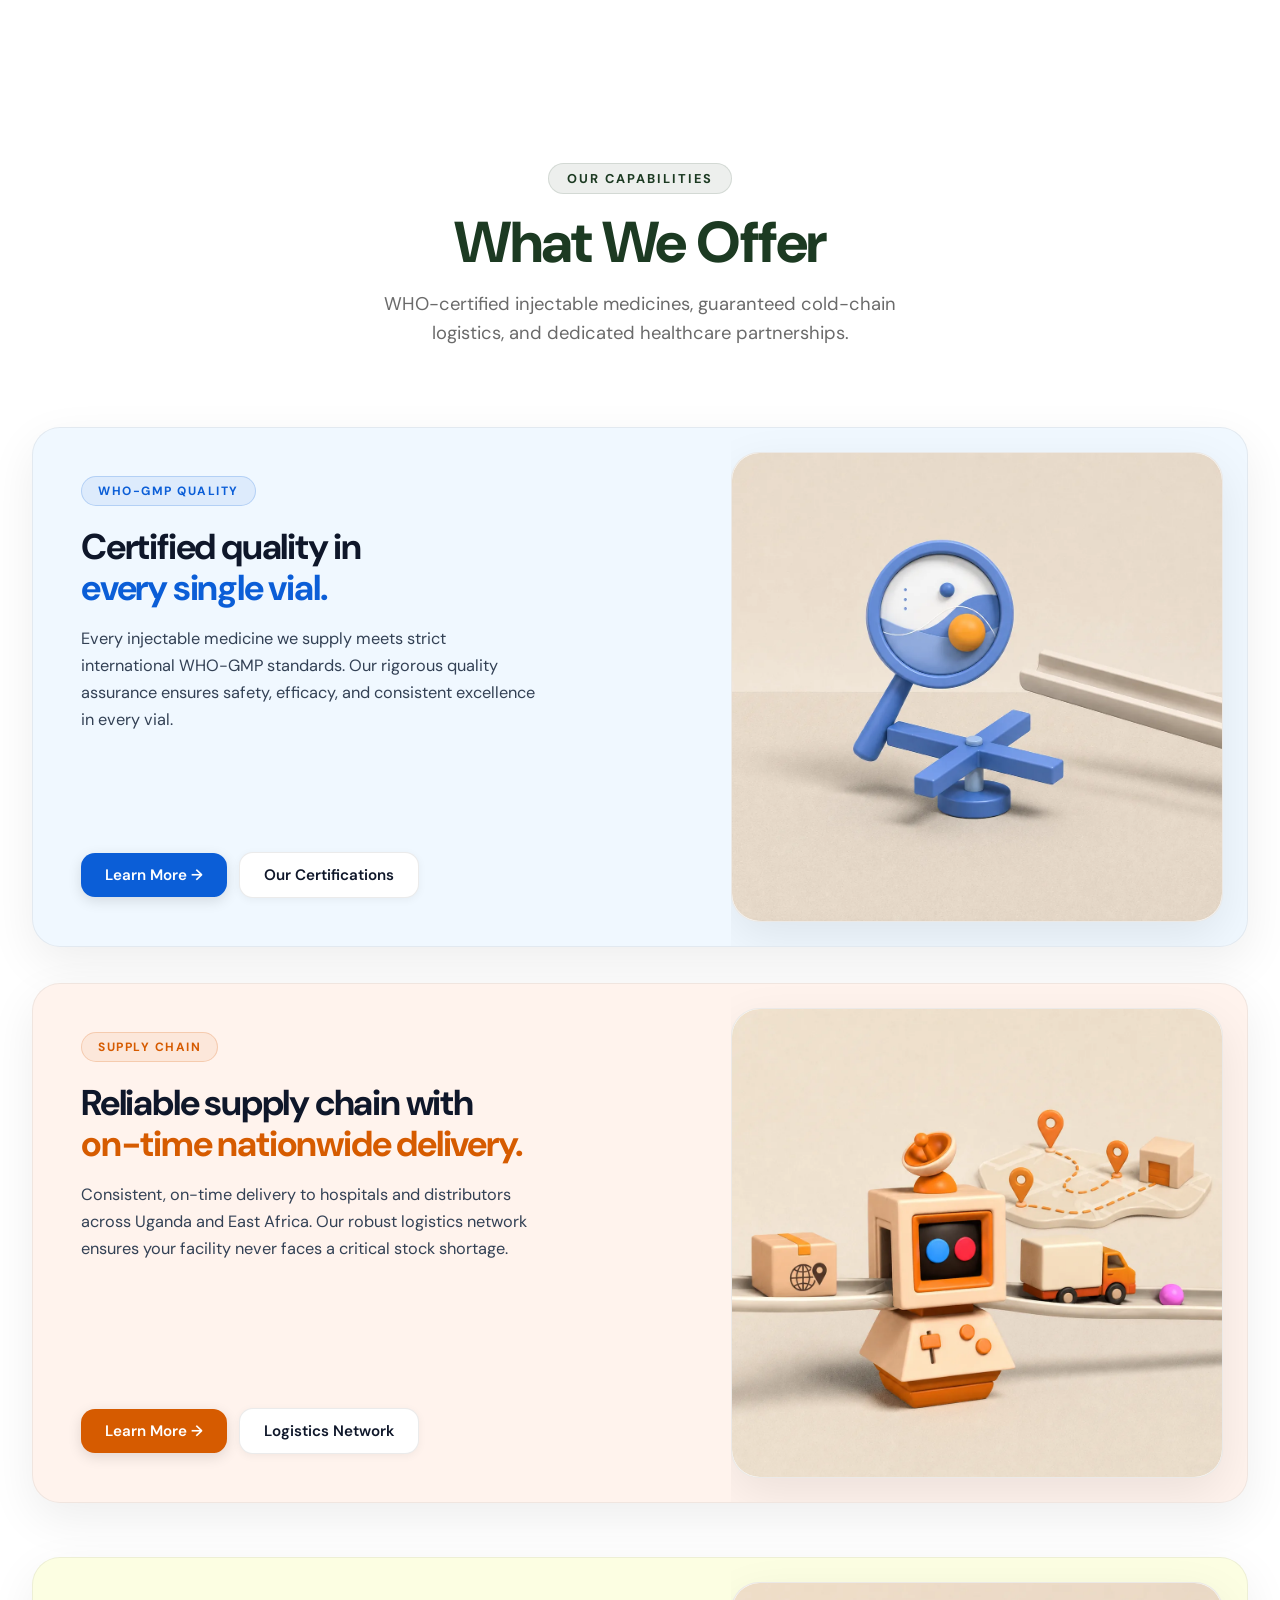
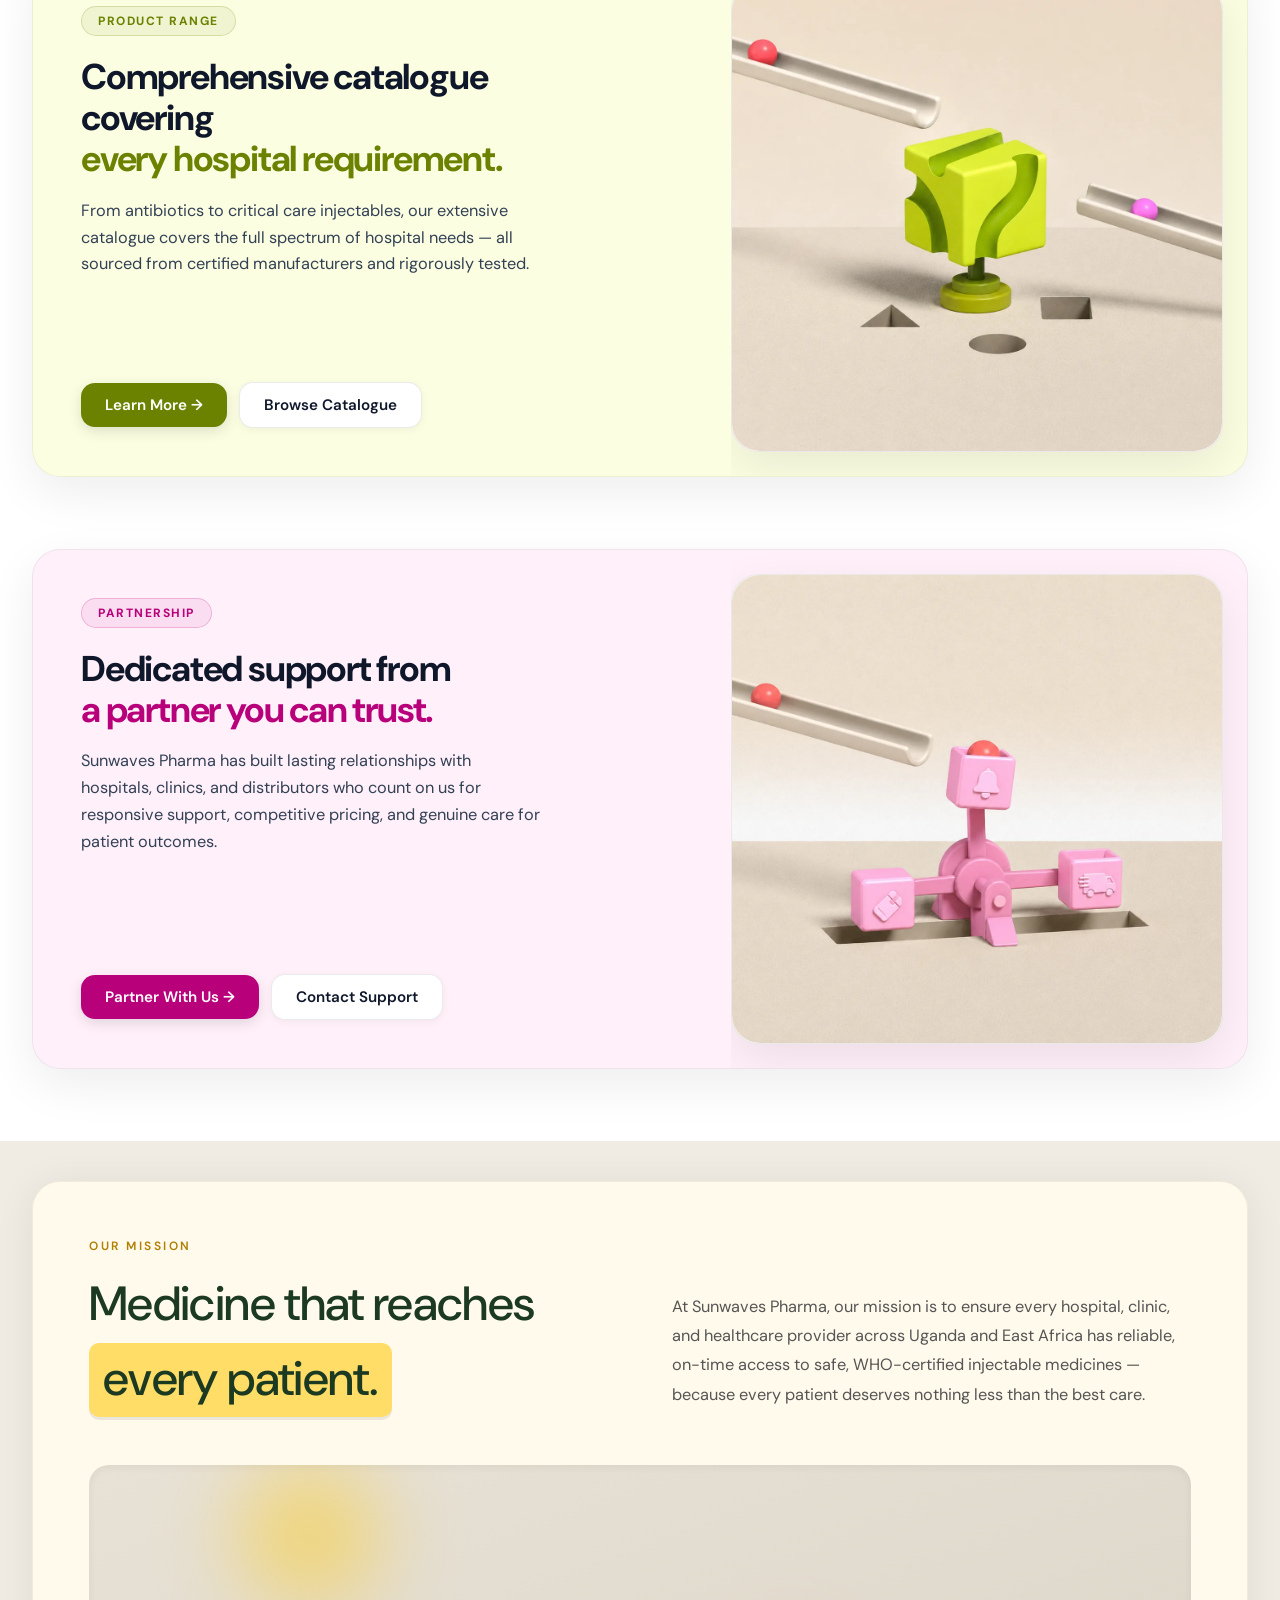
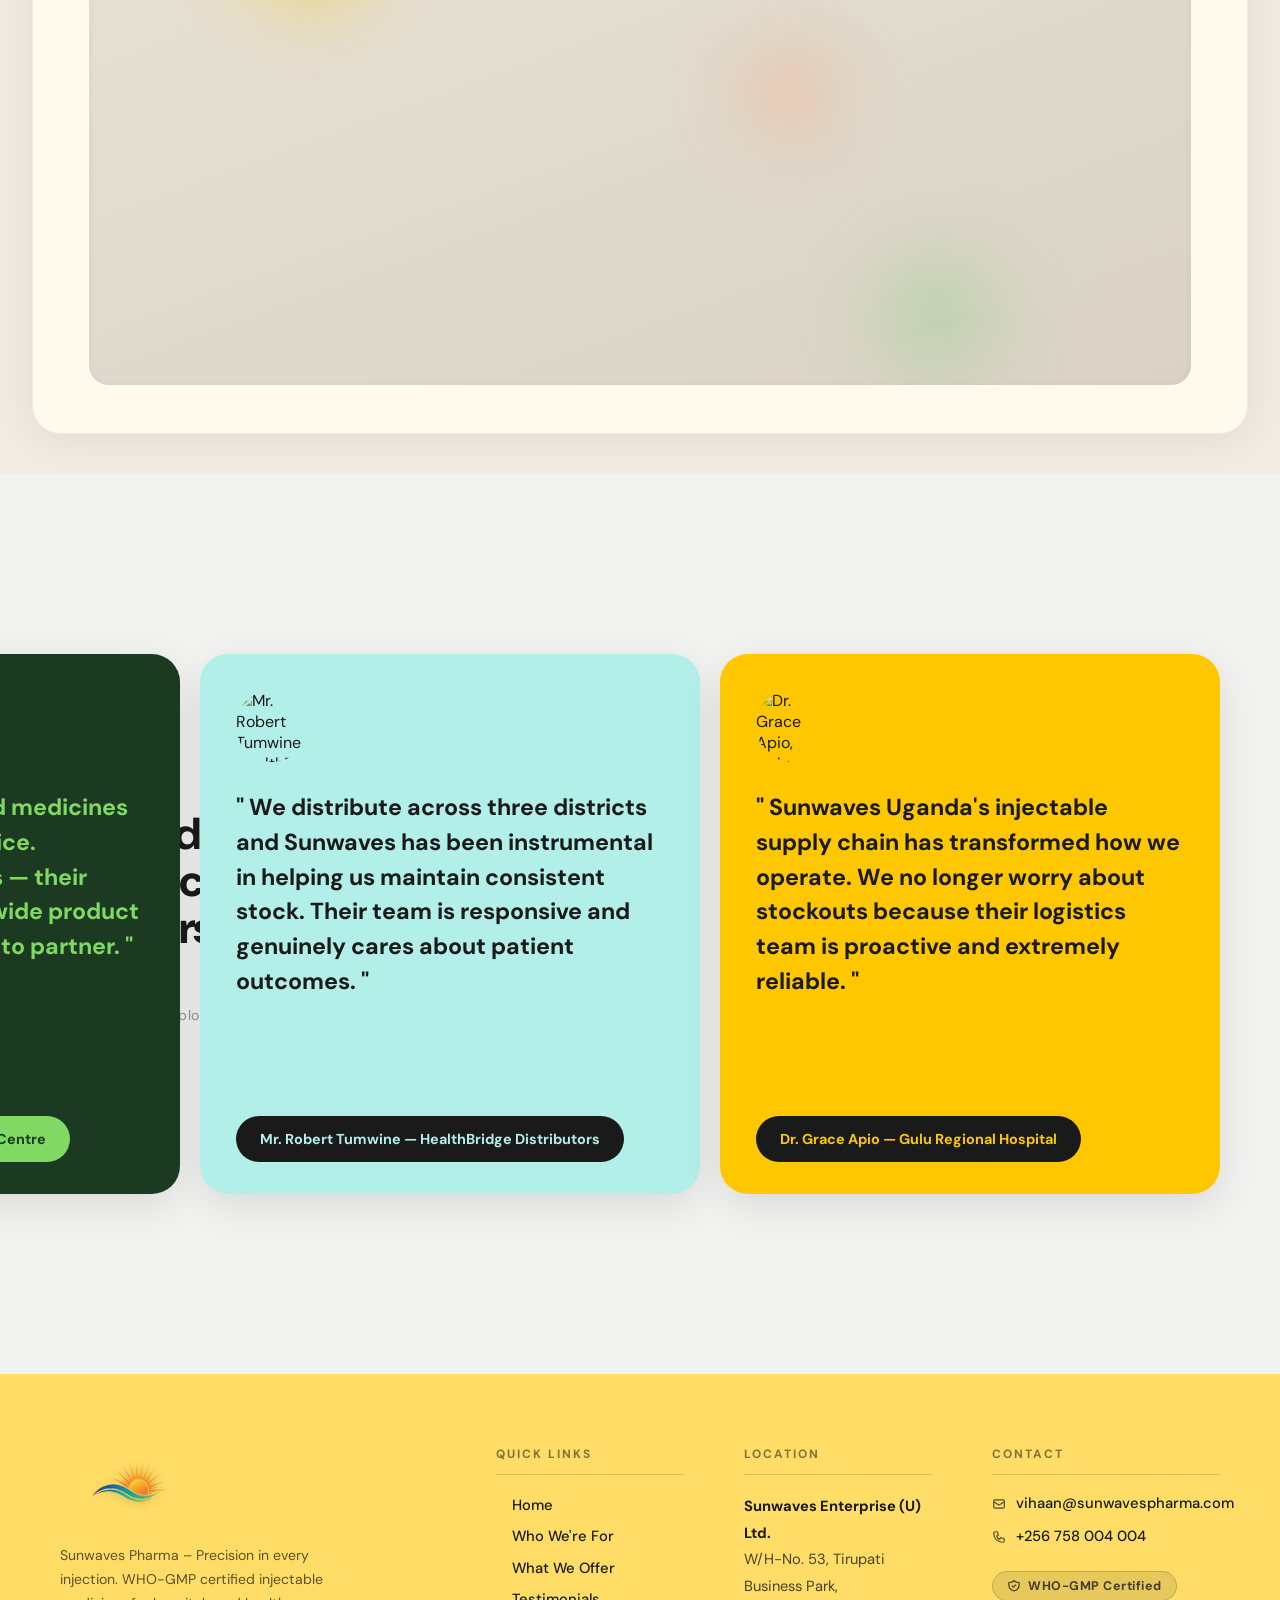
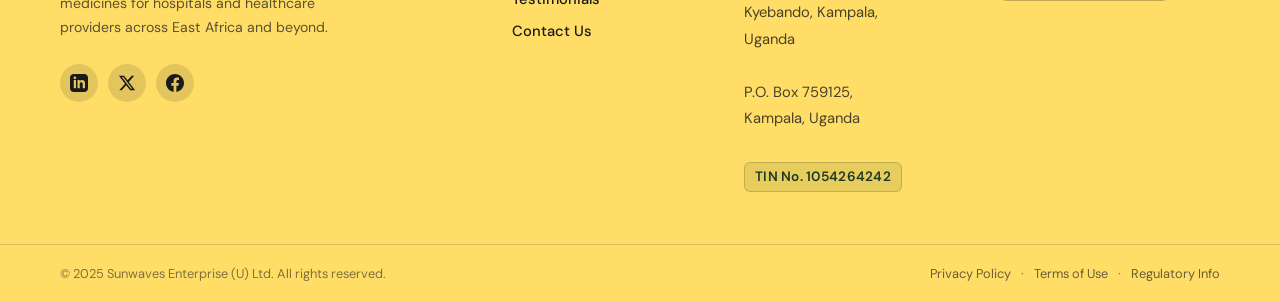
==== commit d7da1b25: "added readme" ====
--- a/index.html
+++ b/index.html
@@ -6,8 +6,8 @@
     <meta name="viewport" content="width=device-width, initial-scale=1.0" />
     
     <!-- ── Primary SEO Metadata ───────────────────────── -->
-    <title>Sunwaves Pharma | WHO-GMP Certified Injectable Pharmaceuticals</title>
-    <meta name="title" content="Sunwaves Pharma | WHO-GMP Certified Injectable Pharmaceuticals" />
+    <title>Sunwaves Pharma</title>
+    <meta name="title" content="Sunwaves Pharma" />
     <meta name="description"
         content="Sunwaves Pharma (Sunwaves Uganda Ltd) delivers WHO-GMP certified injectable pharmaceutical solutions across Uganda &amp; East Africa. Trusted medicines for hospitals, clinics and distributors." />
     <meta name="keywords"
